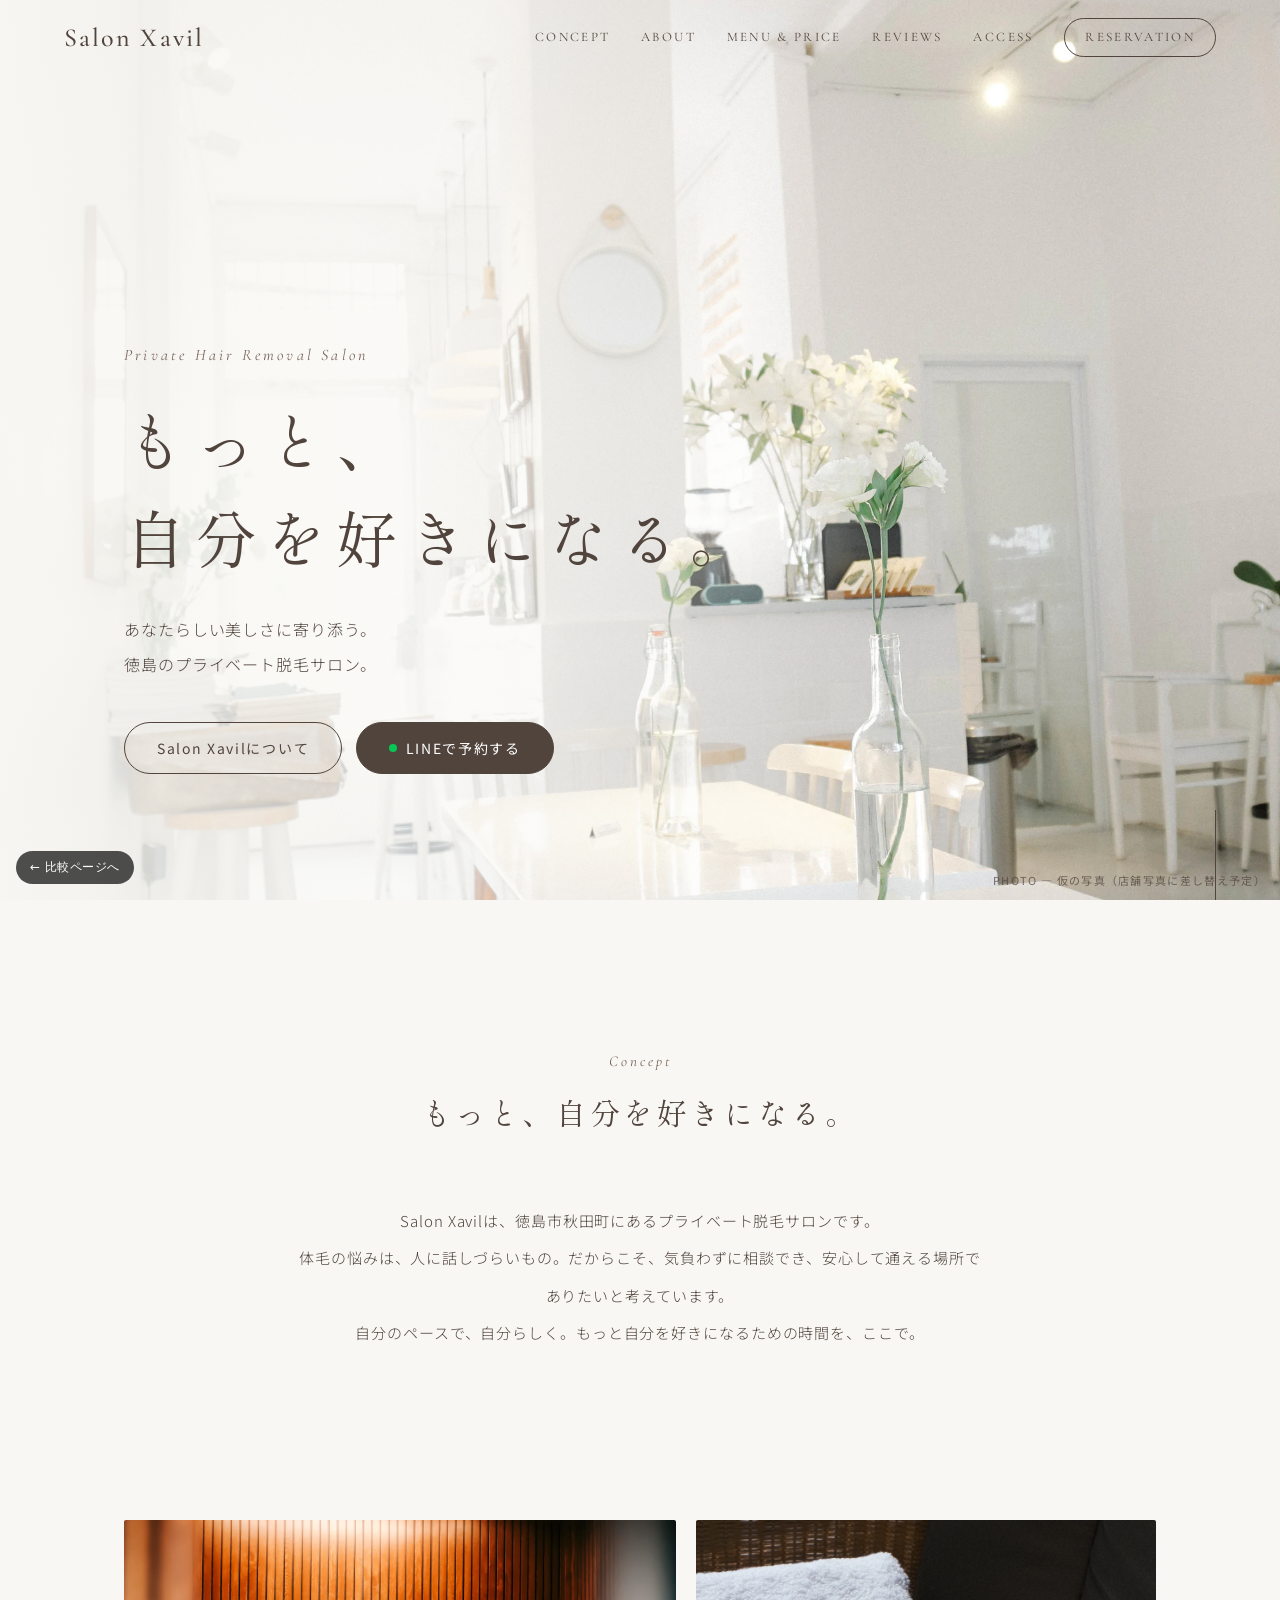
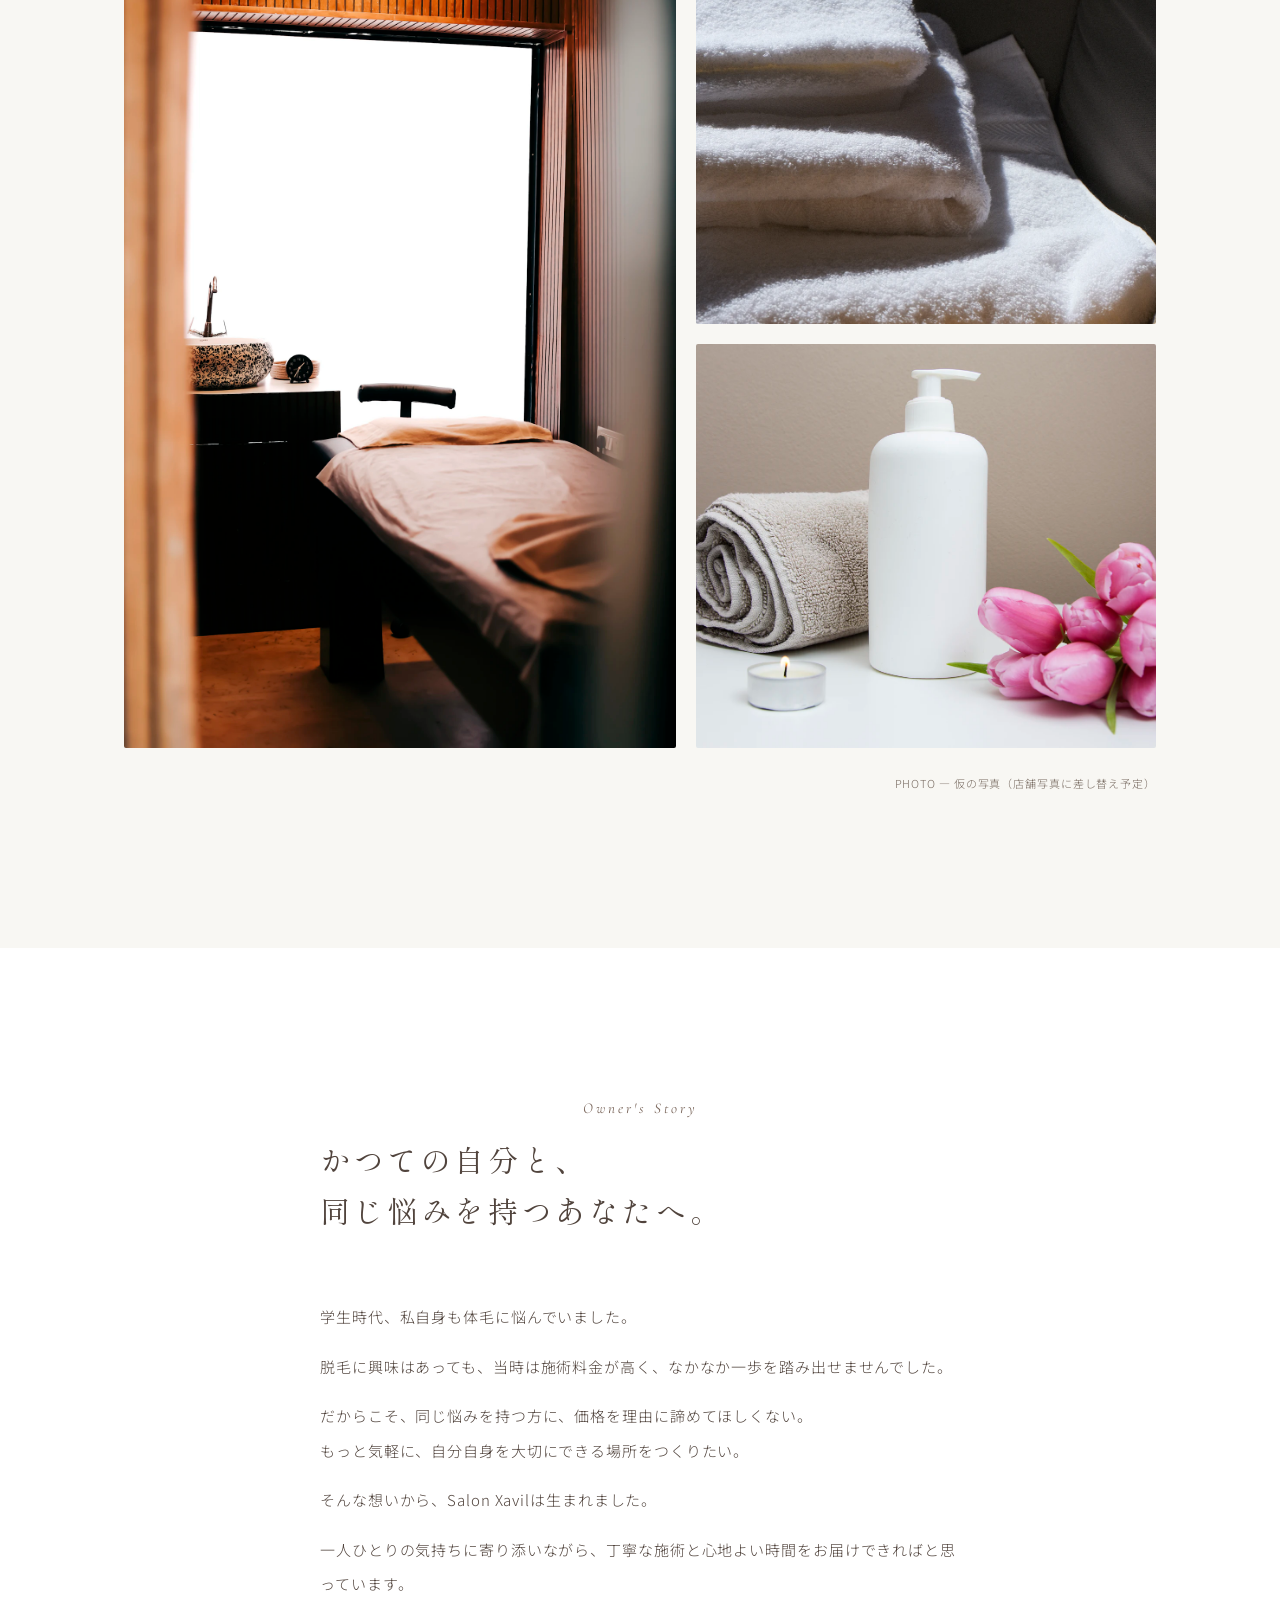
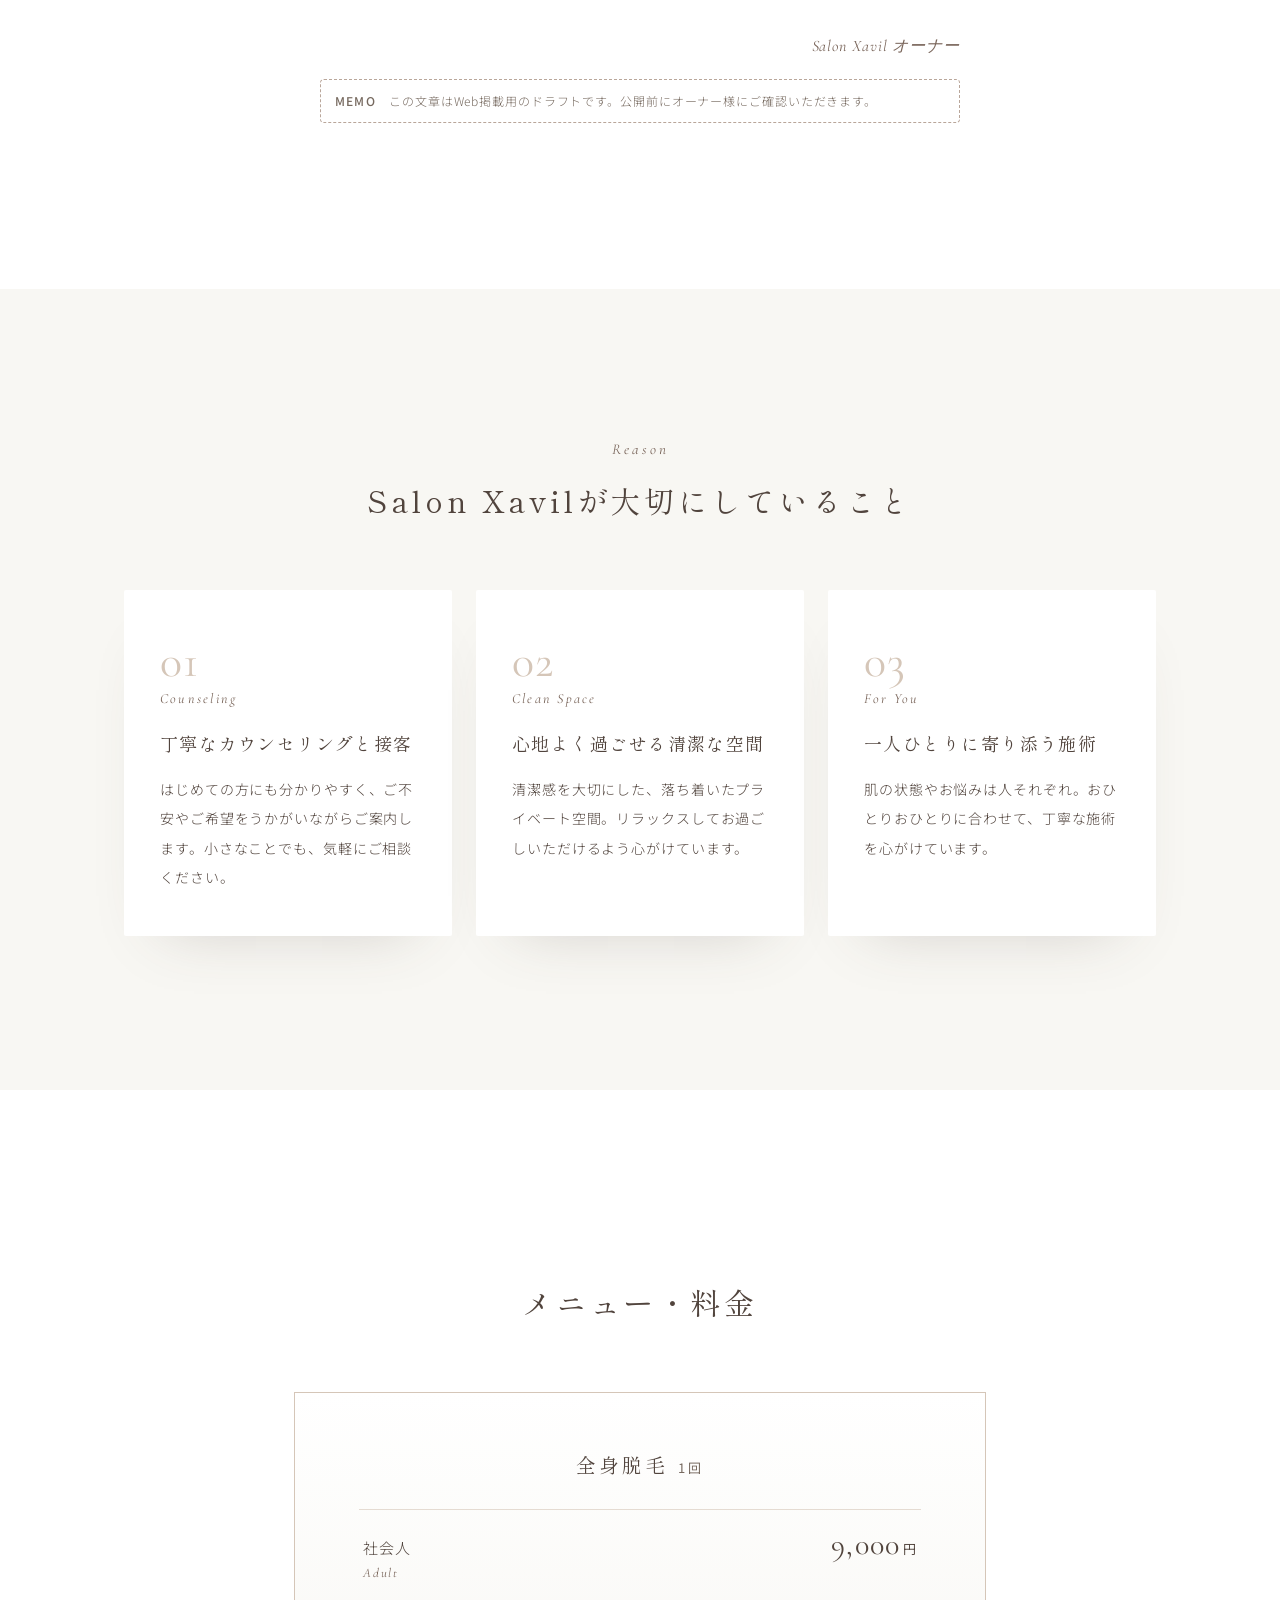
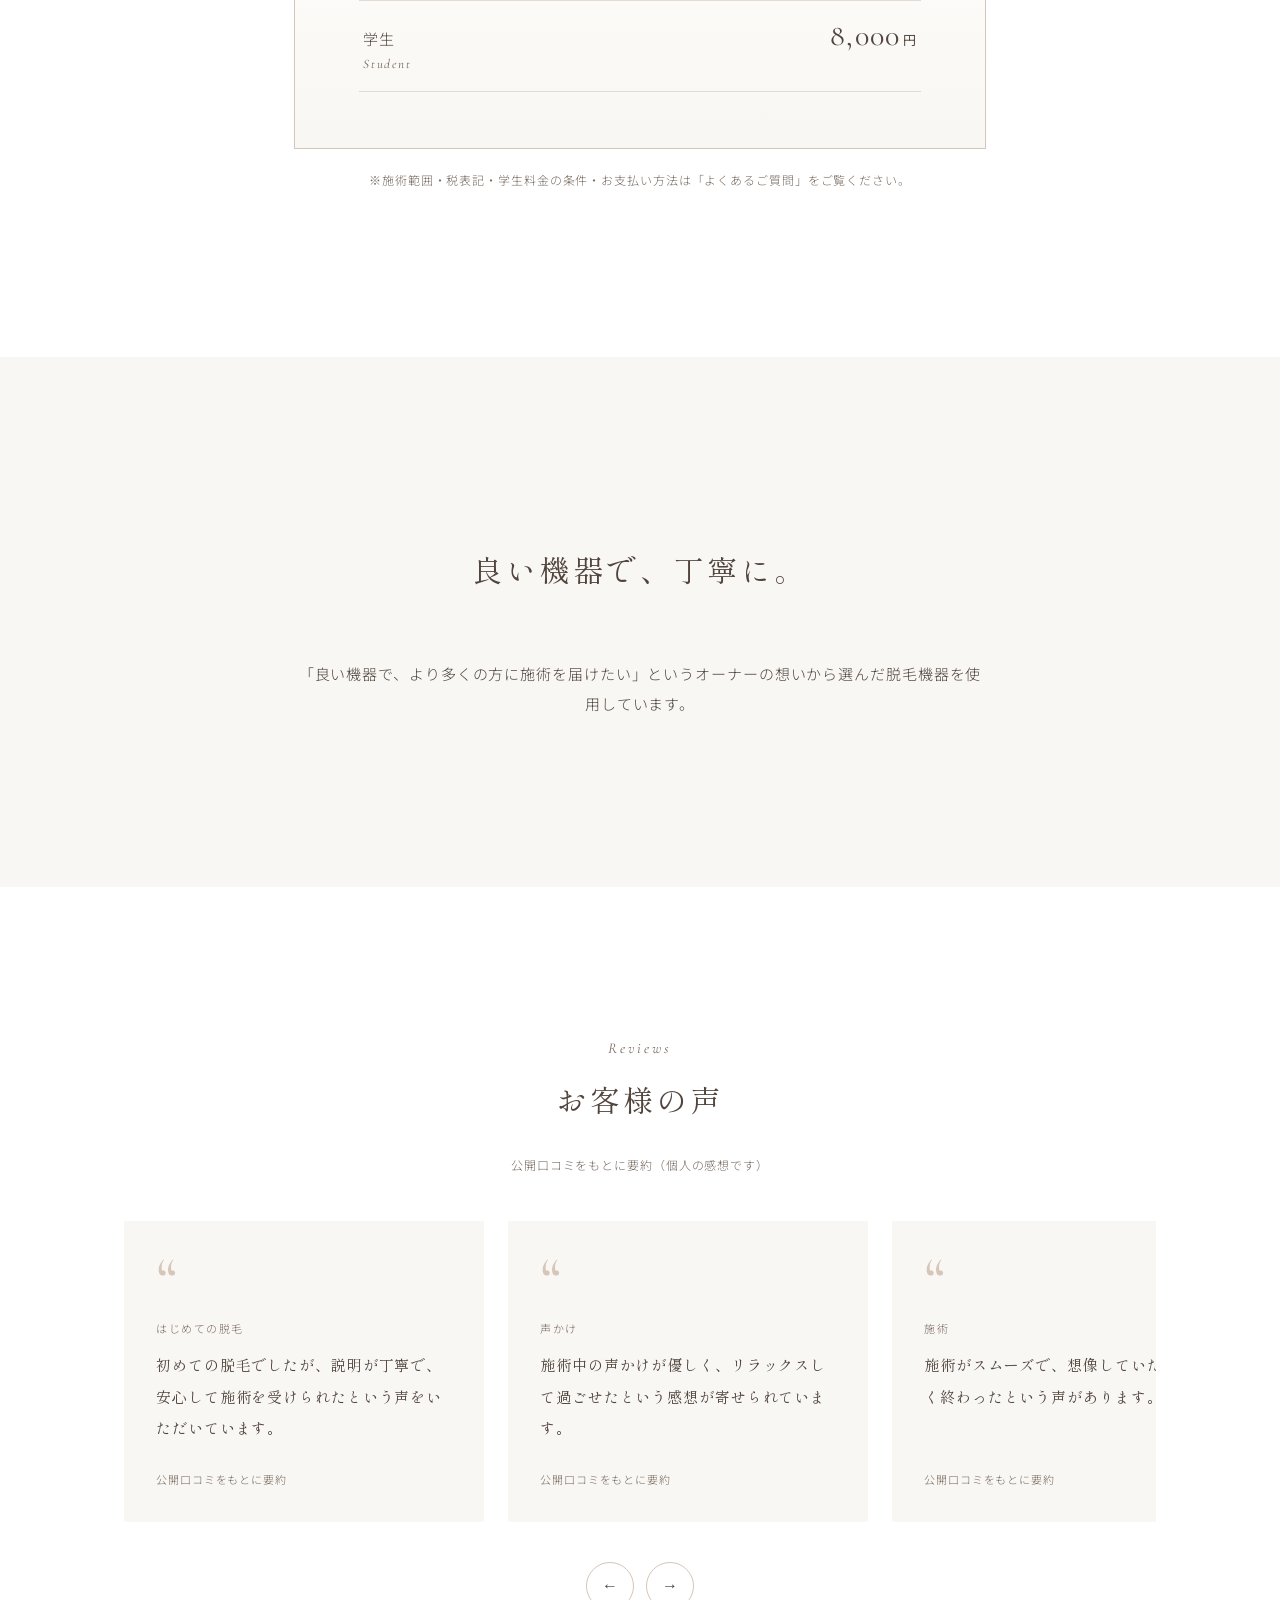
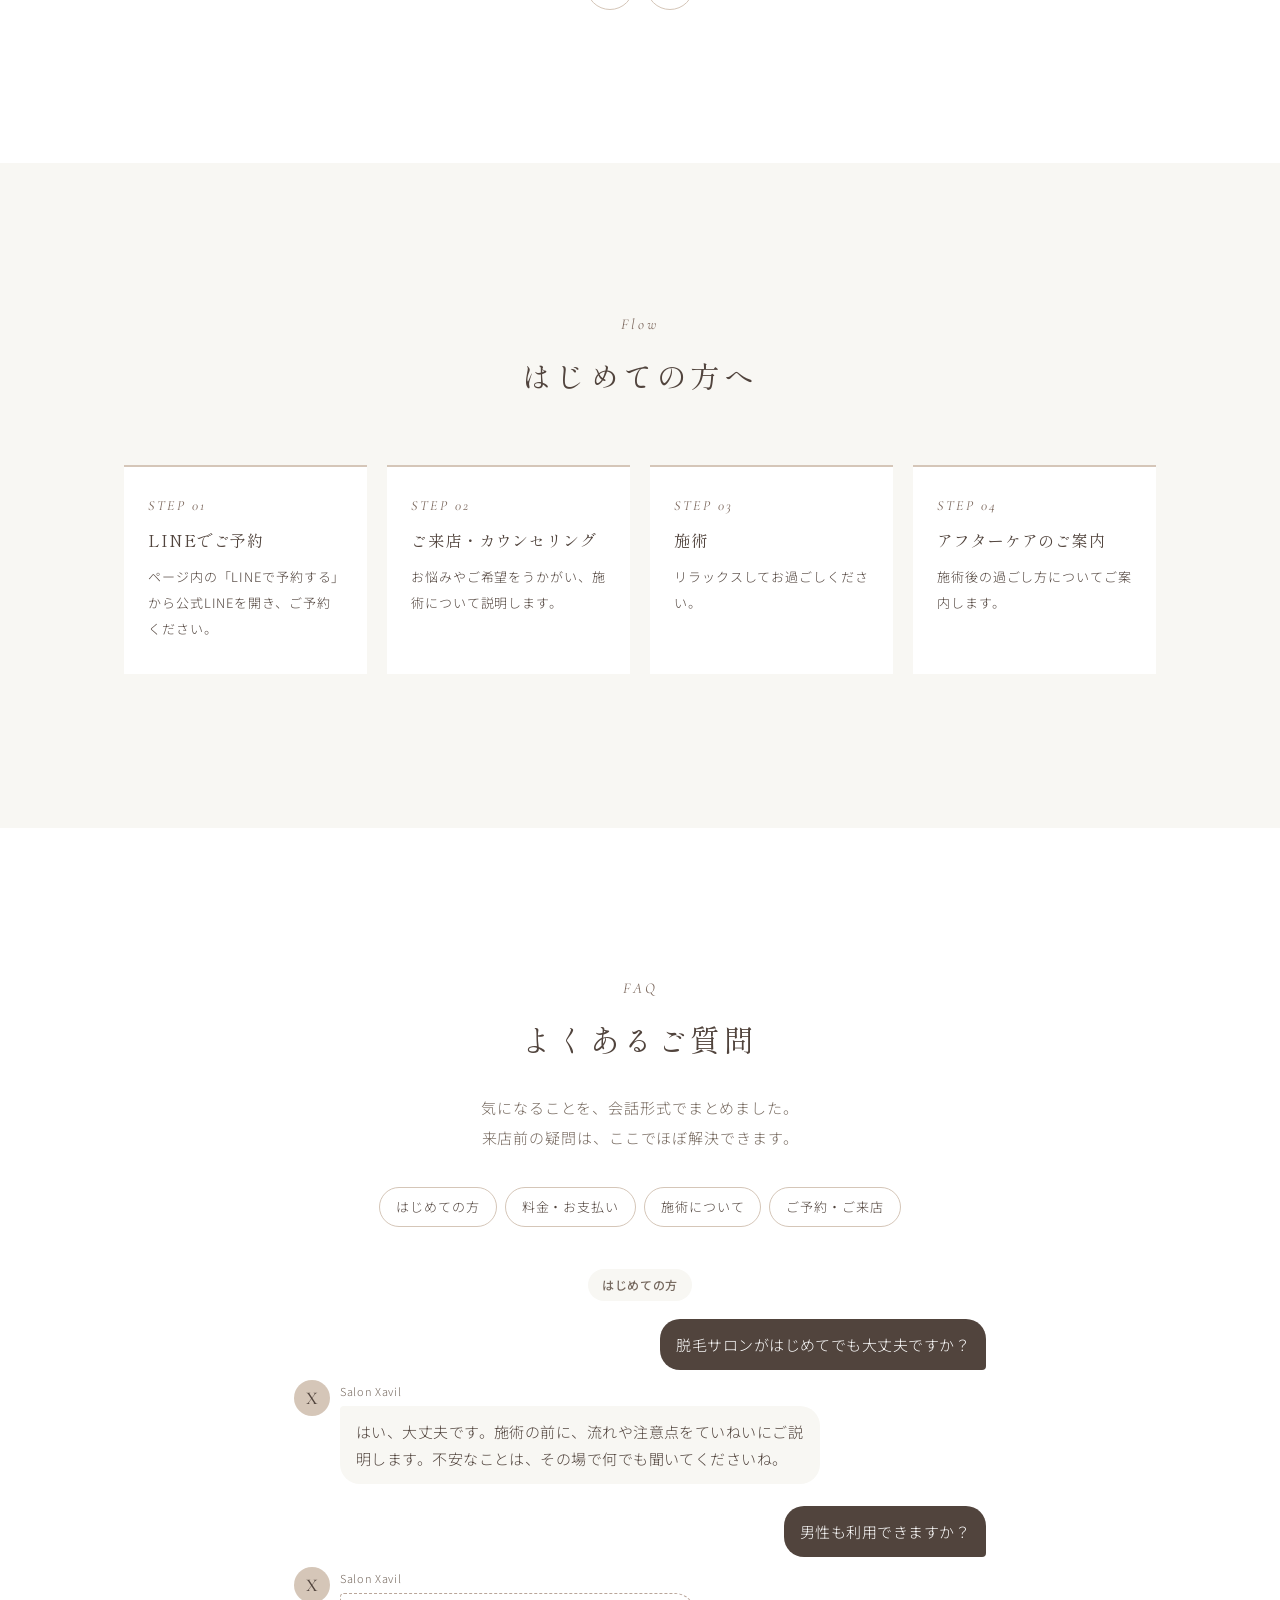
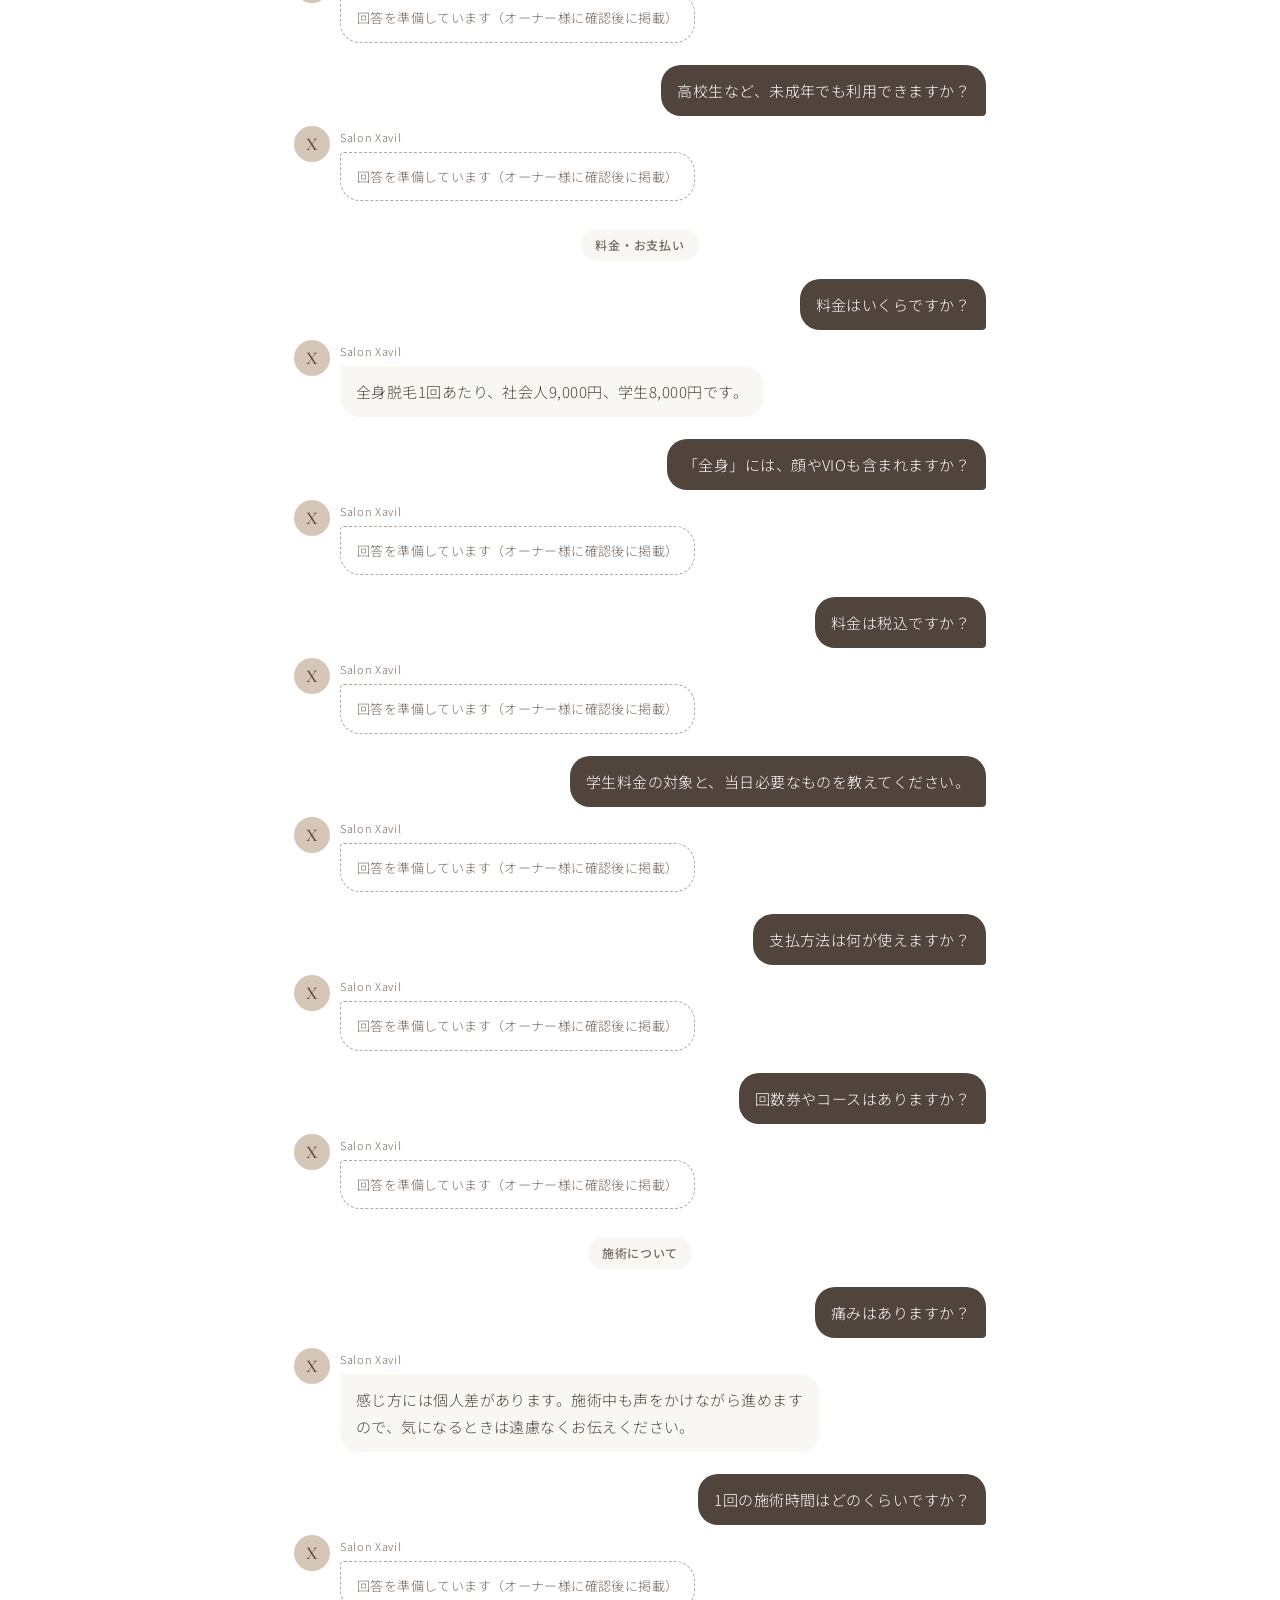
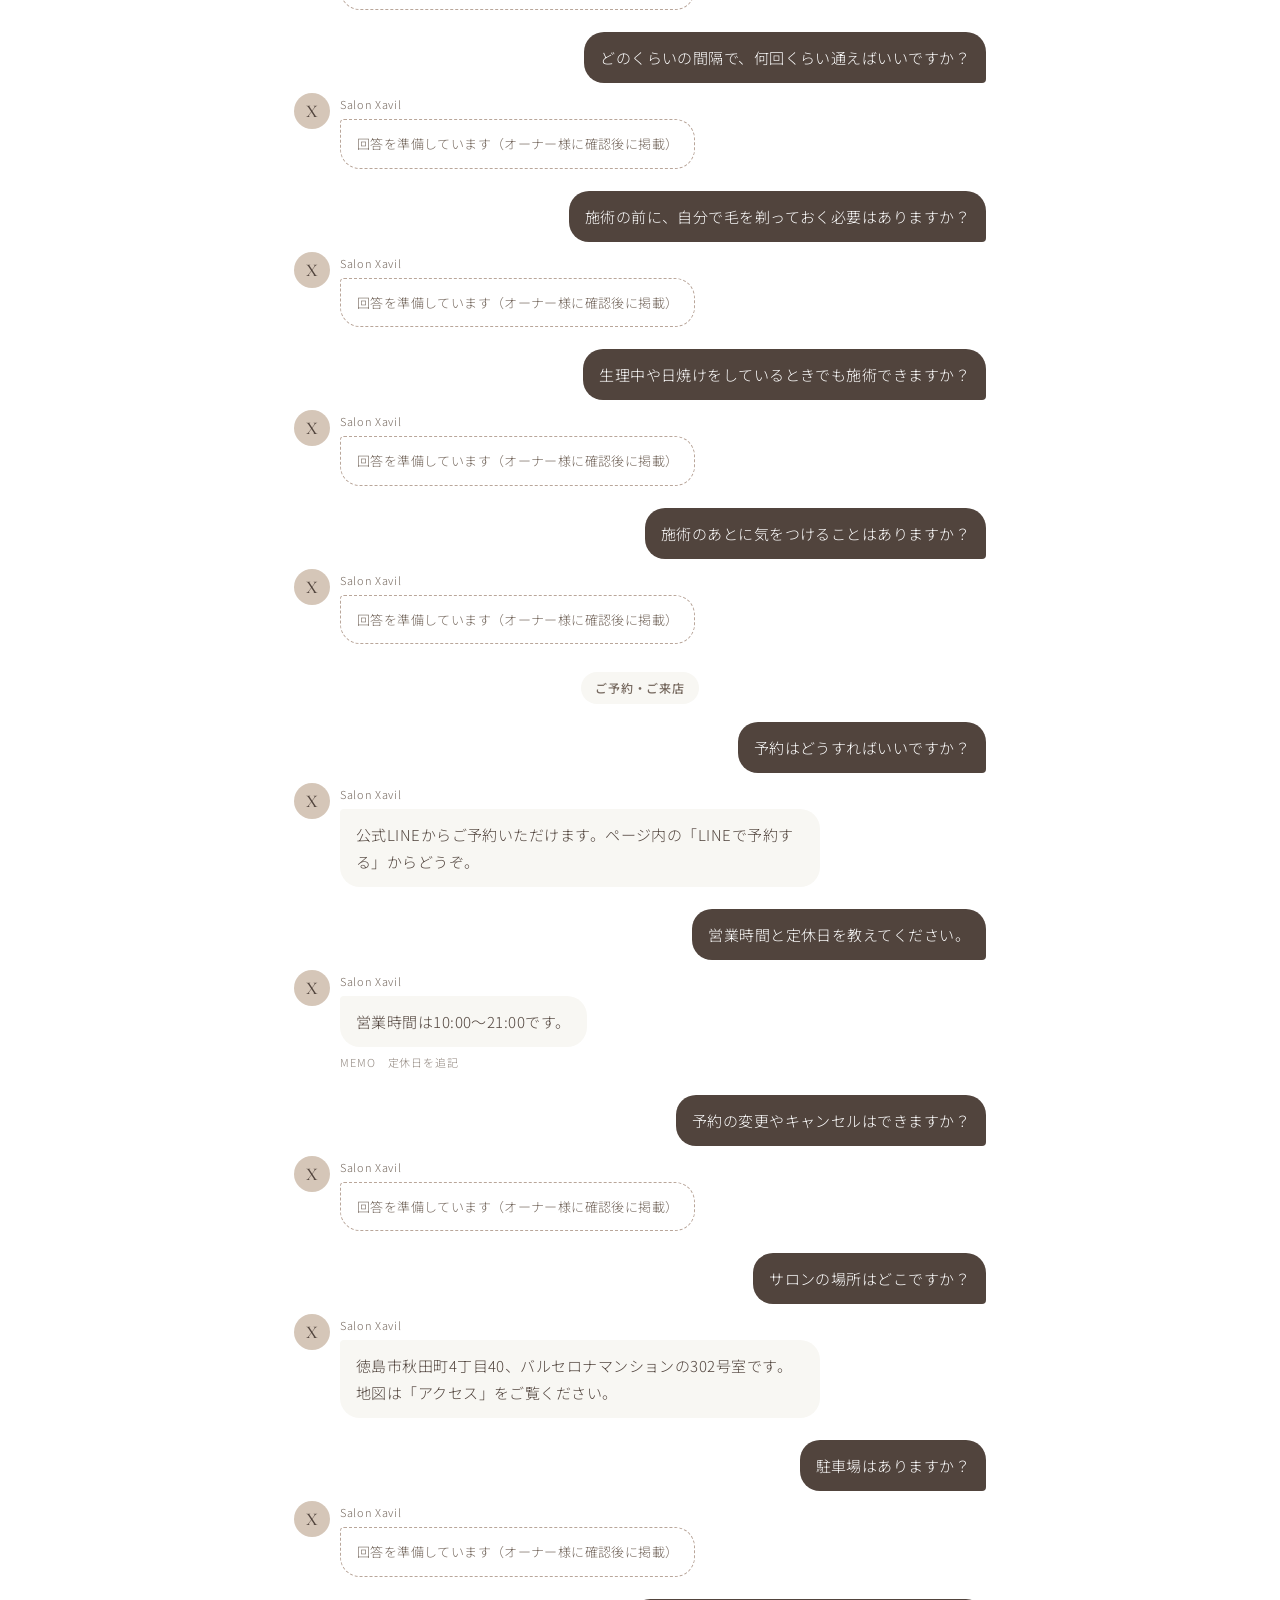
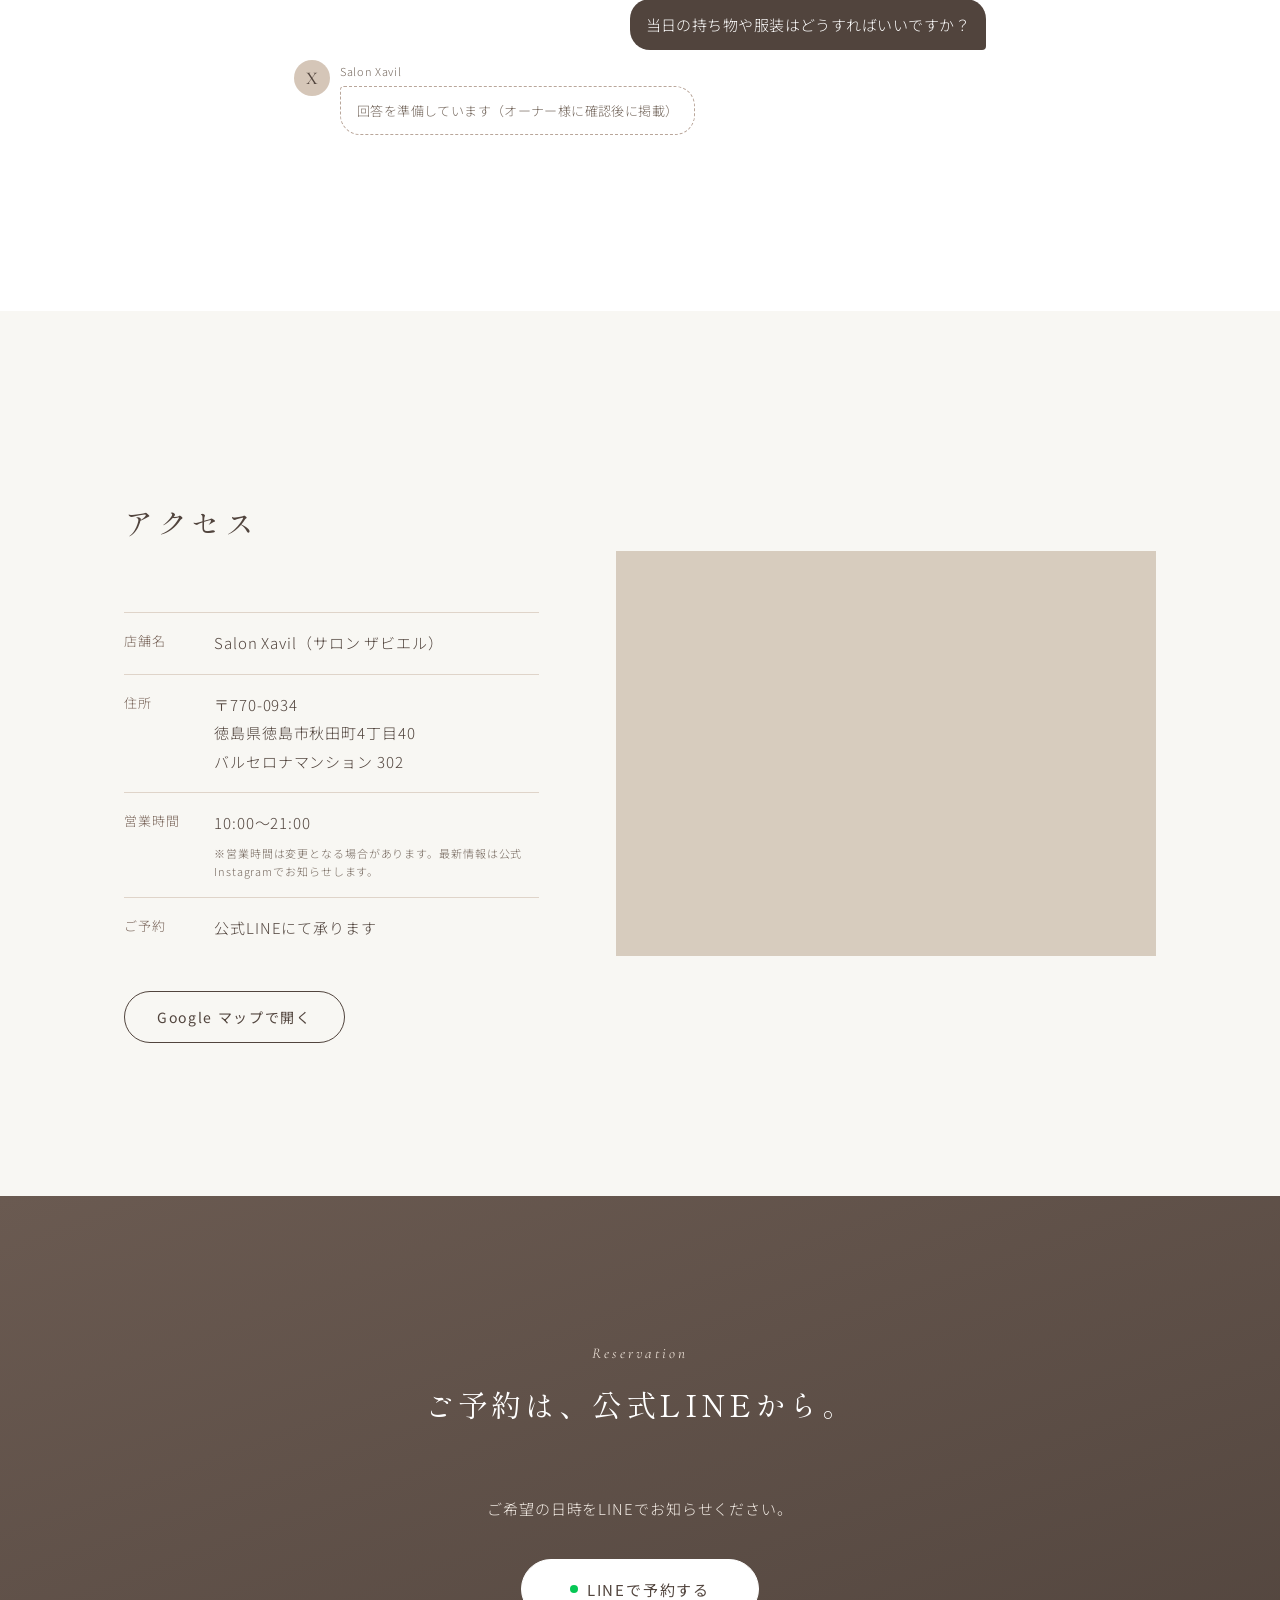
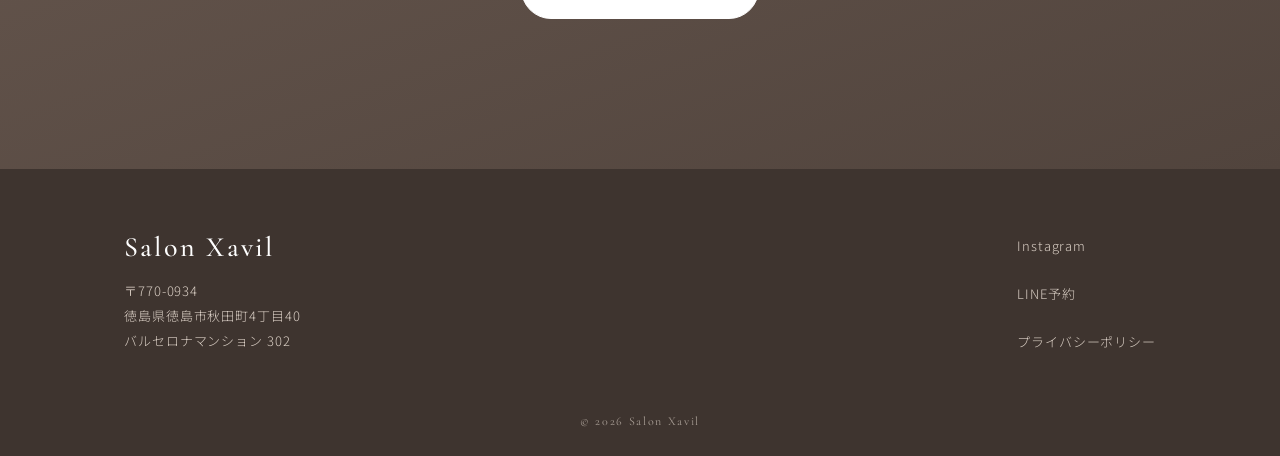
==== design-a/index.html @ 4fd44f79 "Salon Xavil のHP 4案（A〜D）と比較ページを追加 - A: PURE & TRUST / B: SILENT TOUCH / C: SOFT POP / D: EDITORIAL × " ====
<!doctype html>
<html lang="ja" data-root="../">
<head>
<meta charset="utf-8">
<meta name="viewport" content="width=device-width, initial-scale=1, viewport-fit=cover">
<title>Salon Xavil（サロン ザビエル）｜徳島市のプライベート脱毛サロン</title>
<meta name="description" content="徳島市秋田町のプライベート脱毛サロン Salon Xavil（サロン ザビエル）。オーナー自身の悩みから生まれた、一人ひとりに寄り添う丁寧な施術と清潔な空間。ご予約は公式LINEから。">
<meta property="og:type" content="website">
<meta property="og:title" content="Salon Xavil｜徳島市のプライベート脱毛サロン">
<meta property="og:description" content="もっと、自分を好きになる。あなたらしい美しさに寄り添う、徳島のプライベート脱毛サロン。">
<meta property="og:locale" content="ja_JP">
<meta name="theme-color" content="#F8F7F3">
<link rel="preconnect" href="https://fonts.googleapis.com">
<link rel="preconnect" href="https://fonts.gstatic.com" crossorigin>
<link rel="stylesheet" href="https://fonts.googleapis.com/css2?family=Cormorant+Garamond:ital,wght@0,400;0,500;1,400&family=Noto+Sans+JP:wght@300;400;500&family=Shippori+Mincho:wght@400;500&display=swap">
<link rel="stylesheet" href="../assets/common.css">
<link rel="stylesheet" href="style.css">
</head>
<body>

<header class="header" id="top">
  <a class="header__logo" href="#top" aria-label="Salon Xavil トップへ">Salon Xavil</a>
  <button class="header__toggle" type="button" data-menu-toggle aria-expanded="false" aria-controls="menu">
    <span></span><span></span><span class="sr-only">メニュー</span>
  </button>
  <nav class="header__nav" id="menu" data-menu aria-label="メインメニュー">
    <a href="#concept">CONCEPT</a>
    <a href="#about">ABOUT</a>
    <a href="#price">MENU &amp; PRICE</a>
    <a href="#reviews">REVIEWS</a>
    <a href="#access">ACCESS</a>
    <a class="header__cta" data-link="line">RESERVATION</a>
  </nav>
</header>

<main>
  <!-- HERO -->
  <section class="hero" aria-label="メインビジュアル">
    <div class="hero__photo" data-parallax="0.15" role="img" aria-label="仮の写真：自然光が入る白い空間と花（実際の店舗の写真ではありません）">
      <img class="hero__img" src="../assets/photos/bright-room.webp" width="2000" height="1825" alt="" fetchpriority="high">
      <span class="ph-label">PHOTO — 仮の写真（店舗写真に差し替え予定）</span>
    </div>
    <div class="hero__body">
      <p class="hero__en">Private Hair Removal Salon</p>
      <h1 class="hero__title">もっと、<br>自分を好きになる。</h1>
      <p class="hero__sub">あなたらしい美しさに寄り添う。<br>徳島のプライベート脱毛サロン。</p>
      <div class="hero__btns">
        <a class="btn btn--ghost" href="#about">Salon Xavilについて</a>
        <a class="btn btn--line" data-link="line">LINEで予約する</a>
      </div>
    </div>
    <a class="hero__scroll" href="#concept" aria-label="下へスクロール"><span></span></a>
  </section>

  <!-- CONCEPT -->
  <section class="section concept" id="concept">
    <div class="wrap wrap--narrow">
      <p class="eyebrow" data-reveal>Concept</p>
      <h2 class="h2" data-reveal data-text="concept.title"></h2>
      <p class="concept__body" data-reveal data-text="concept.body"></p>
    </div>
  </section>

  <!-- GALLERY（仮の写真） -->
  <section class="gallery" aria-label="サロンのイメージ写真">
    <div class="wrap gallery__grid">
      <figure class="gallery__item gallery__item--main" data-reveal>
        <img src="../assets/photos/treatment-room.webp" width="1400" height="2100" loading="lazy" alt="仮の写真：ベージュのシーツを敷いた施術ベッド（実際の店舗の写真ではありません）">
      </figure>
      <figure class="gallery__item " data-reveal>
        <img src="../assets/photos/towels-white.webp" width="1400" height="933" loading="lazy" alt="仮の写真：重ねた白いタオル（実際の店舗の写真ではありません）">
      </figure>
      <figure class="gallery__item " data-reveal>
        <img src="../assets/photos/bottle-tulips.webp" width="1400" height="933" loading="lazy" alt="仮の写真：ボトルとタオルとピンクのチューリップ（実際の店舗の写真ではありません）">
      </figure>
      <p class="gallery__cap">PHOTO — 仮の写真（店舗写真に差し替え予定）</p>
    </div>
  </section>

  <!-- OWNER STORY -->
  <section class="section owner" id="about">
    <div class="wrap wrap--narrow owner__grid">
      <div class="owner__text">
        <p class="eyebrow" data-reveal>Owner's Story</p>
        <h2 class="h2 h2--left" data-reveal data-text="owner.title"></h2>
        <div class="owner__body" data-owner-body></div>
        <p class="owner__sign" data-reveal data-text="owner.sign"></p>
        <p class="draft" data-draft data-text="owner.draftNote"></p>
      </div>
    </div>
  </section>

  <!-- FEATURES -->
  <section class="section features" id="features">
    <div class="wrap">
      <p class="eyebrow" data-reveal>Reason</p>
      <h2 class="h2" data-reveal>Salon Xavilが大切にしていること</h2>
      <div class="features__list" data-features></div>
    </div>
  </section>

  <!-- PRICE -->
  <section class="section price" id="price">
    <div class="wrap wrap--narrow">
      <p class="eyebrow" data-reveal>Menu &amp; Price</p>
      <h2 class="h2" data-reveal>メニュー・料金</h2>
      <div class="price__card" data-reveal>
        <p class="price__menu"><span data-text="price.menu"></span><small data-text="price.unit"></small></p>
        <dl class="price__list" data-price></dl>
      </div>
      <p class="note" data-reveal data-text="price.note"></p>
    </div>
  </section>

  <!-- EQUIPMENT -->
  <section class="section equip" id="equipment">
    <div class="wrap wrap--narrow equip__text">
      <p class="eyebrow" data-reveal>Equipment</p>
      <h2 class="h2" data-reveal data-text="equipment.title"></h2>
      <p data-reveal data-text="equipment.body"></p>
    </div>
  </section>

  <!-- REVIEWS -->
  <section class="section reviews" id="reviews">
    <div class="wrap">
      <p class="eyebrow" data-reveal>Reviews</p>
      <h2 class="h2" data-reveal>お客様の声</h2>
      <p class="reviews__note" data-reveal><span data-text="reviewsNote"></span>（個人の感想です）</p>
      <div class="carousel" data-reveal>
        <div class="carousel__track" data-reviews tabindex="0" aria-label="口コミ一覧（横にスクロールできます）"></div>
        <div class="carousel__ctrl">
          <button type="button" class="carousel__btn" data-prev aria-label="前の口コミ">←</button>
          <button type="button" class="carousel__btn" data-next aria-label="次の口コミ">→</button>
        </div>
      </div>
    </div>
  </section>

  <!-- FLOW -->
  <section class="section flow" id="flow">
    <div class="wrap">
      <p class="eyebrow" data-reveal>Flow</p>
      <h2 class="h2" data-reveal>はじめての方へ</h2>
      <ol class="flow__list" data-flow></ol>
    </div>
  </section>

  <!-- FAQ -->
  <section class="section faq" id="faq">
    <div class="wrap wrap--narrow">
      <p class="eyebrow" data-reveal>FAQ</p>
      <h2 class="h2" data-reveal>よくあるご質問</h2>
      <p class="faq__lead" data-reveal>気になることを、会話形式でまとめました。<br>来店前の疑問は、ここでほぼ解決できます。</p>
      <div class="faq__chat" data-faq></div>
    </div>
  </section>

  <!-- ACCESS -->
  <section class="section access" id="access">
    <div class="wrap access__grid">
      <div>
        <p class="eyebrow eyebrow--left" data-reveal>Access</p>
        <h2 class="h2 h2--left" data-reveal>アクセス</h2>
        <dl class="access__info" data-reveal>
          <dt>店舗名</dt><dd>Salon Xavil（サロン ザビエル）</dd>
          <dt>住所</dt><dd data-text="address.full"></dd>
          <dt>営業時間</dt><dd><span data-text="hours.text"></span><small data-text="hours.note"></small></dd>
          <dt>ご予約</dt><dd>公式LINEにて承ります</dd>
        </dl>
        <a class="btn btn--ghost" data-link="map" data-reveal>Google マップで開く</a>
      </div>
      <div class="access__map" data-map data-reveal></div>
    </div>
  </section>

  <!-- RESERVATION -->
  <section class="reserve" id="reservation">
    <div class="wrap wrap--narrow">
      <p class="eyebrow eyebrow--light" data-reveal>Reservation</p>
      <h2 class="h2 h2--light" data-reveal>ご予約は、公式LINEから。</h2>
      <p data-reveal>ご希望の日時をLINEでお知らせください。</p>
      <a class="btn btn--line btn--lg" data-link="line" data-reveal>LINEで予約する</a>
    </div>
  </section>
</main>

<footer class="footer">
  <div class="wrap footer__grid">
    <div>
      <p class="footer__logo">Salon Xavil</p>
      <p class="footer__addr" data-text="address.full"></p>
    </div>
    <ul class="footer__links">
      <li><a data-link="instagram">Instagram</a></li>
      <li><a data-link="line">LINE予約</a></li>
      <li><a data-link="privacy">プライバシーポリシー</a></li>
    </ul>
  </div>
  <p class="footer__copy">&copy; <span data-year></span> Salon Xavil</p>
</footer>

<a class="fixed-cta" data-link="line">LINEで予約する</a>

<script src="../assets/data.js"></script>
<script src="../assets/common.js"></script>
<script src="main.js"></script>
</body>
</html>
---- assets/common.css ----
/* 3案共通の最小限スタイル */
*, *::before, *::after { box-sizing: border-box; }
html { -webkit-text-size-adjust: 100%; scroll-behavior: smooth; }
body { margin: 0; }
img { max-width: 100%; display: block; }
[hidden] { display: none !important; }

.sr-only {
  position: absolute; width: 1px; height: 1px; padding: 0; margin: -1px;
  overflow: hidden; clip: rect(0 0 0 0); white-space: nowrap; border: 0;
}

/* Google マップ */
[data-map] iframe { display: block; width: 100%; height: 100%; border: 0; }

/* モック用：比較ページへ戻る */
.x-mock-back {
  position: fixed; left: 16px; bottom: 16px; z-index: 90;
  padding: 8px 14px; border-radius: 999px;
  background: rgba(30, 30, 30, .78); color: #fff;
  font: 500 12px/1.4 system-ui, sans-serif; letter-spacing: .04em;
  text-decoration: none; backdrop-filter: blur(6px);
}
.x-mock-back:hover { background: rgba(30, 30, 30, .92); }
@media (max-width: 767px) {
  .x-mock-back { bottom: calc(80px + env(safe-area-inset-bottom, 0px)); left: 12px; padding: 6px 12px; font-size: 11px; }
}

@media (prefers-reduced-motion: reduce) {
  html { scroll-behavior: auto; }
  *, *::before, *::after { animation-duration: .01ms !important; transition-duration: .01ms !important; }
}

/* よくあるご質問（チャット形式）：骨組みだけ。色・形は各案の style.css で指定 */
.chat-nav { display: flex; gap: 8px; overflow-x: auto; scrollbar-width: none; padding: 2px 2px 14px; margin: 0 0 8px; position: sticky; top: var(--chat-top, 76px); z-index: 5; }
.chat-nav::-webkit-scrollbar { display: none; }
.chat-nav__chip { flex: none; display: inline-flex; align-items: center; min-height: 40px; padding: 0 16px; font-size: 13px; text-decoration: none; white-space: nowrap; }
.chat__group { scroll-margin-top: 130px; }
.chat__day { display: flex; justify-content: center; margin: 28px 0 18px; font-size: 12px; font-weight: 500; letter-spacing: .06em; }
.chat__day span { padding: 4px 14px; }
.chat__list { margin: 0; }
.chat__pair { display: grid; gap: 10px; margin-bottom: 22px; }
.chat__q { display: flex; justify-content: flex-end; margin: 0; padding-left: 15%; }
.chat__a { display: flex; align-items: flex-start; gap: 10px; margin: 0; padding-right: 10%; }
.chat__avatar { flex: none; display: grid; place-items: center; width: 36px; height: 36px; font-size: 15px; font-weight: 700; }
.chat__who { display: grid; gap: 4px; justify-items: start; min-width: 0; }
.chat__name { font-size: 11px; letter-spacing: .06em; }
.chat__bubble { display: inline-block; max-width: 100%; padding: 12px 16px; font-size: 15px; line-height: 1.8; letter-spacing: .03em; overflow-wrap: anywhere; }
.chat__todo { font-size: 11px; opacity: .8; }
.chat__pair .chat__q, .chat__pair .chat__a { opacity: 0; transform: translateY(10px); transition: opacity .5s cubic-bezier(.16, 1, .3, 1), transform .5s cubic-bezier(.16, 1, .3, 1); }
.chat__pair .chat__a { transition-delay: .35s; }
.chat__pair.is-in .chat__q, .chat__pair.is-in .chat__a { opacity: 1; transform: none; }
@media (min-width: 768px) { .chat__q { padding-left: 30%; } .chat__a { padding-right: 24%; } }
---- design-a/style.css ----
/* DESIGN A — PURE & TRUST */
:root {
  --white: #FFFFFF;
  --ivory: #F8F7F3;
  --beige: #D5C6B8;
  --brown: #51443D;
  --accent: #B9A69A;
  --line: #06C755;
  --text: #51443D;
  --muted: #76695F;
  --accent-ink: #7A665B; /* 文字に使うアクセント（コントラスト4.5:1以上） */
  --serif-en: 'Cormorant Garamond', 'Times New Roman', serif;
  --serif-ja: 'Shippori Mincho', 'Hiragino Mincho ProN', 'Yu Mincho', serif;
  --sans: 'Noto Sans JP', 'Hiragino Sans', 'Yu Gothic', sans-serif;
  --gutter: clamp(20px, 5vw, 64px);
}

body {
  background: var(--ivory);
  color: var(--text);
  font: 300 15px/2 var(--sans);
  letter-spacing: .06em;
  padding-bottom: env(safe-area-inset-bottom, 0px);
}
a { color: inherit; }
p { margin: 0 0 1em; }

.wrap { width: min(1160px, 100%); margin: 0 auto; padding-inline: var(--gutter); }
.wrap--narrow { width: min(820px, 100%); }
.section { padding-block: clamp(88px, 12vw, 160px); }

.eyebrow {
  font: italic 400 15px/1 var(--serif-en);
  letter-spacing: .2em; color: var(--accent-ink);
  text-align: center; margin-bottom: 18px;
}
.eyebrow--left { text-align: left; }
.eyebrow--light { color: #E9DED4; }
.h2 {
  font: 400 clamp(22px, 3vw, 30px)/1.7 var(--serif-ja);
  letter-spacing: .12em; text-align: center;
  margin: 0 0 clamp(36px, 6vw, 64px);
  color: var(--brown);
}
.h2--left { text-align: left; }
.h2--light { color: var(--white); }
.note { font-size: 12px; color: var(--muted); line-height: 1.9; margin-top: 20px; }
.draft {
  margin-top: 20px; padding: 10px 14px;
  border: 1px dashed var(--accent); border-radius: 4px;
  font-size: 12px; color: var(--muted); line-height: 1.8;
}
.draft::before { content: 'MEMO　'; font-weight: 500; letter-spacing: .1em; }

/* モック画像のラベル */
.ph-label {
  position: absolute; right: 14px; bottom: 12px;
  font: 400 11px/1.4 var(--sans); letter-spacing: .12em;
  color: rgba(81, 68, 61, .75);
}

/* ボタン */
.btn {
  display: inline-flex; align-items: center; justify-content: center; gap: .6em;
  min-height: 52px; padding: 0 32px; border-radius: 999px;
  font: 400 14px/1 var(--sans); letter-spacing: .12em;
  text-decoration: none; cursor: pointer;
  transition: background .4s, color .4s, border-color .4s, transform .4s;
}
.btn--ghost { border: 1px solid var(--brown); color: var(--brown); background: transparent; }
.btn--ghost:hover { background: var(--brown); color: var(--ivory); }
.btn--line { background: var(--brown); color: var(--white); border: 1px solid var(--brown); }
.btn--line::before {
  content: ''; width: 8px; height: 8px; border-radius: 50%; background: var(--line);
}
.btn--line:hover { background: #3d332d; transform: translateY(-1px); }
.btn--lg { min-height: 60px; padding: 0 48px; font-size: 15px; }

/* 表示アニメーション */
[data-reveal] { opacity: 0; transform: translateY(18px); transition: opacity 1.2s ease, transform 1.2s cubic-bezier(.2, .7, .2, 1); }
[data-reveal].is-in { opacity: 1; transform: none; }

/* HEADER */
.header {
  position: fixed; inset: 0 0 auto; z-index: 50;
  display: flex; align-items: center; justify-content: space-between;
  padding: calc(env(safe-area-inset-top, 0px) + 18px) var(--gutter) 18px;
  transition: background .5s, padding .5s, box-shadow .5s;
}
.header.is-scrolled {
  background: rgba(248, 247, 243, .9); backdrop-filter: blur(10px);
  padding-block: calc(env(safe-area-inset-top, 0px) + 12px) 12px;
  box-shadow: 0 1px 0 rgba(81, 68, 61, .08);
}
.header__logo { font: 500 26px/1 var(--serif-en); letter-spacing: .08em; text-decoration: none; }
.header__nav { display: flex; align-items: center; gap: clamp(16px, 2.4vw, 36px); }
.header__nav a { font: 400 13px/1 var(--serif-en); letter-spacing: .18em; text-decoration: none; }
.header__nav a:not(.header__cta):hover { color: var(--accent-ink); }
.header__cta { padding: 12px 20px; border: 1px solid var(--brown); border-radius: 999px; }
.header__cta:hover { background: var(--brown); color: var(--ivory); }
.header__toggle { display: none; }

@media (max-width: 900px) {
  .header__toggle {
    display: grid; place-content: center; gap: 7px;
    width: 44px; height: 44px; border: 0; background: none; cursor: pointer; z-index: 2;
  }
  .header__toggle span:not(.sr-only) { display: block; width: 24px; height: 1px; background: var(--brown); transition: transform .4s; }
  .menu-open .header__toggle span:nth-child(1) { transform: translateY(4px) rotate(45deg); }
  .menu-open .header__toggle span:nth-child(2) { transform: translateY(-4px) rotate(-45deg); }
  .header__nav {
    position: fixed; inset: 0; flex-direction: column; justify-content: center; gap: 28px;
    background: var(--ivory); opacity: 0; visibility: hidden; transition: opacity .5s, visibility .5s;
  }
  .header__nav a { font-size: 18px; }
  .menu-open .header__nav { opacity: 1; visibility: visible; }
}

/* HERO */
.hero {
  position: relative; min-height: 100svh; overflow: hidden;
  display: flex; align-items: flex-end;
}
.hero__photo {
  position: absolute; inset: -6% 0 0; z-index: 0;
  background:
    radial-gradient(120% 80% at 78% 18%, #FFFFFF 0%, rgba(255, 255, 255, 0) 60%),
    linear-gradient(180deg, #F3EEE7 0%, #EFE8DF 62%, #E3D8CC 62.2%, #E9E0D6 100%);
}
.hero__img { position: absolute; inset: 0; width: 100%; height: 100%; object-fit: cover; object-position: 70% 50%; }
.hero__photo::after {
  content: ''; position: absolute; inset: 0;
  background: linear-gradient(90deg, rgba(248, 247, 243, .95) 0%, rgba(248, 247, 243, .6) 40%, rgba(248, 247, 243, 0) 70%);
}
.hero__photo .ph-label { z-index: 1; }
.hero__body {
  position: relative; z-index: 1;
  padding: 0 var(--gutter) clamp(72px, 14vh, 140px);
  width: min(1160px, 100%); margin: 0 auto;
}
.hero__en { font: italic 400 16px/1 var(--serif-en); letter-spacing: .2em; color: var(--accent-ink); margin-bottom: 28px; }
.hero__title {
  font: 400 clamp(32px, 5.4vw, 62px)/1.55 var(--serif-ja);
  letter-spacing: .14em; margin: 0 0 28px; color: var(--brown);
}
.hero__sub { font-size: clamp(14px, 1.5vw, 16px); line-height: 2.2; margin-bottom: 40px; }
.hero__btns { display: flex; flex-wrap: wrap; gap: 14px; }
.hero__title, .hero__sub, .hero__en, .hero__btns { animation: heroIn 1.8s cubic-bezier(.2, .7, .2, 1) both; }
.hero__sub { animation-delay: .3s; }
.hero__btns { animation-delay: .55s; }
@keyframes heroIn { from { opacity: 0; transform: translateY(24px); } }
.hero__scroll {
  position: absolute; right: var(--gutter); bottom: 0; z-index: 1;
  width: 1px; height: 90px; background: rgba(81, 68, 61, .2); overflow: hidden;
}
.hero__scroll span { position: absolute; inset: 0; background: var(--brown); animation: scrollLine 2.4s ease-in-out infinite; }
@keyframes scrollLine { 0% { transform: translateY(-100%); } 60%, 100% { transform: translateY(100%); } }

/* CONCEPT */
.concept { text-align: center; }
.concept__body { line-height: 2.5; }
@media (min-width: 768px) { .concept__body { white-space: normal; } }

/* GALLERY（仮の写真） */
.gallery { padding-bottom: clamp(88px, 12vw, 160px); }
.gallery__grid { display: grid; grid-template-columns: repeat(2, minmax(0, 1fr)); gap: 12px; }
.gallery__item { margin: 0; overflow: hidden; border-radius: 2px; background: var(--beige); aspect-ratio: 1; }
.gallery__item img { width: 100%; height: 100%; object-fit: cover; transition: transform 1.2s ease; }
.gallery__item:hover img { transform: scale(1.03); }
.gallery__item--main { grid-column: 1 / -1; aspect-ratio: 4 / 3; }
.gallery__cap { grid-column: 1 / -1; margin: 4px 0 0; font-size: 11px; color: var(--muted); text-align: right; }
@media (min-width: 768px) {
  .gallery__grid { grid-template-columns: minmax(0, 1.2fr) minmax(0, 1fr); grid-template-rows: auto auto; gap: 20px; }
  .gallery__item--main { grid-column: 1; grid-row: 1 / span 2; aspect-ratio: 4 / 5; }
  .gallery__item { aspect-ratio: auto; }
}

/* OWNER */
.owner { background: var(--white); }
.owner__text { max-width: 640px; margin: 0 auto; }
.owner__body p { line-height: 2.3; }
.owner__sign { font: italic 400 16px/1.6 var(--serif-en); color: var(--accent-ink); margin-top: 32px; text-align: right; }

/* FEATURES */
.features__list { display: grid; grid-template-columns: repeat(3, 1fr); gap: 24px; }
.feature {
  background: var(--white); padding: 48px 36px 44px; border-radius: 2px;
  box-shadow: 0 30px 60px -40px rgba(81, 68, 61, .25);
}
.feature:nth-child(2) { transition-delay: .15s; }
.feature:nth-child(3) { transition-delay: .3s; }
.feature__no { font: 400 46px/1 var(--serif-en); color: var(--beige); margin-bottom: 8px; }
.feature__en { font: italic 400 14px/1 var(--serif-en); letter-spacing: .16em; color: var(--accent-ink); margin-bottom: 22px; }
.feature__title { font: 400 18px/1.7 var(--serif-ja); letter-spacing: .08em; margin: 0 0 16px; }
.feature__body { font-size: 14px; line-height: 2.1; margin: 0; }

/* PRICE */
.price { background: var(--white); text-align: center; }
.price__card {
  border: 1px solid var(--beige); padding: clamp(36px, 6vw, 56px) clamp(20px, 6vw, 64px);
  background: linear-gradient(180deg, var(--white), var(--ivory));
}
.price__menu { font: 400 20px/1.6 var(--serif-ja); letter-spacing: .14em; margin-bottom: 28px; }
.price__menu small { font: 400 13px var(--sans); margin-left: .8em; color: var(--muted); }
.price__list { margin: 0; display: grid; gap: 0; }
.price__row {
  display: flex; align-items: baseline; justify-content: space-between; gap: 16px;
  padding: 20px 4px; border-top: 1px solid rgba(213, 198, 184, .6);
}
.price__row:last-child { border-bottom: 1px solid rgba(213, 198, 184, .6); }
.price__row dt { font-size: 15px; text-align: left; }
.price__row dt span { display: block; font: italic 400 13px/1 var(--serif-en); color: var(--accent-ink); letter-spacing: .14em; margin-top: 4px; }
.price__row dd { margin: 0; font: 400 30px/1 var(--serif-en); letter-spacing: .04em; }
.price__row dd small { font: 400 13px var(--sans); margin-left: .2em; }

/* EQUIPMENT */
.equip__text { text-align: center; }

/* REVIEWS */
.reviews { background: var(--white); }
.reviews__note { text-align: center; font-size: 12px; color: var(--muted); margin: -36px 0 40px; }
.carousel__track {
  display: grid; grid-auto-flow: column; grid-auto-columns: min(360px, 82%);
  gap: 24px; overflow-x: auto; scroll-snap-type: x mandatory;
  padding: 4px 4px 24px; scrollbar-width: none; outline-offset: 4px;
}
.carousel__track::-webkit-scrollbar { display: none; }
.review {
  scroll-snap-align: start; margin: 0;
  background: var(--ivory); border-radius: 2px; padding: 40px 32px 32px;
  display: flex; flex-direction: column;
}
.review::before { content: '“'; font: 400 64px/.6 var(--serif-en); color: var(--beige); margin-bottom: 18px; }
.review__tag { font-size: 11px; letter-spacing: .14em; color: var(--accent-ink); margin-bottom: 10px; }
.review__text { margin: 0 0 24px; font: 400 15px/2.1 var(--serif-ja); flex: 1; }
.review__cap { font-size: 11px; color: var(--muted); }
.carousel__ctrl { display: flex; justify-content: center; gap: 12px; margin-top: 16px; }
.carousel__btn {
  width: 48px; height: 48px; border-radius: 50%;
  border: 1px solid var(--beige); background: transparent; color: var(--brown);
  font-size: 16px; cursor: pointer; transition: background .3s, color .3s;
}
.carousel__btn:hover { background: var(--brown); color: var(--white); border-color: var(--brown); }

/* FLOW */
.flow__list { list-style: none; margin: 0; padding: 0; display: grid; grid-template-columns: repeat(4, 1fr); gap: 20px; counter-reset: flow; }
.flow__item { position: relative; padding: 32px 24px; background: var(--white); border-top: 2px solid var(--beige); }
.flow__no { font: italic 400 14px/1 var(--serif-en); letter-spacing: .18em; color: var(--accent-ink); margin-bottom: 14px; }
.flow__title { font: 400 16px/1.7 var(--serif-ja); margin: 0 0 10px; }
.flow__body { font-size: 13px; line-height: 2; margin: 0; }

/* FAQ */
.faq { background: var(--white); }
.faq { --chat-top: 64px; }
.faq__lead { text-align: center; color: var(--muted); margin: -36px 0 32px; line-height: 2; }
.chat-nav { background: var(--white); justify-content: center; }
.chat-nav__chip { border: 1px solid var(--beige); border-radius: 999px; color: var(--brown); background: var(--white); transition: background-color .3s, color .3s; }
.chat-nav__chip:hover { background: var(--brown); color: var(--white); border-color: var(--brown); }
.chat__day span { background: var(--ivory); border-radius: 999px; color: var(--muted); }
.chat__q .chat__bubble { background: var(--brown); color: var(--white); border-radius: 20px 20px 4px 20px; }
.chat__a .chat__bubble { background: var(--ivory); color: var(--text); border-radius: 4px 20px 20px 20px; }
.chat__avatar { border-radius: 50%; background: var(--beige); color: var(--brown); font: 500 18px/1 var(--serif-en); }
.chat__name { color: var(--muted); }
.chat__a .chat__bubble--pending { background: transparent; border: 1px dashed var(--accent); color: var(--muted); font-size: 13px; }
.chat__todo { color: var(--muted); }

/* ACCESS */
.access__grid { display: grid; grid-template-columns: 1fr 1.3fr; gap: clamp(40px, 6vw, 88px); align-items: center; }
.access__info { display: grid; grid-template-columns: 6em 1fr; margin: 0 0 32px; }
.access__info dt, .access__info dd { padding: 16px 0; border-top: 1px solid rgba(213, 198, 184, .7); margin: 0; line-height: 1.9; }
.access__info dt { font-size: 13px; color: var(--accent-ink); }
.access__info small { display: block; font-size: 11px; color: var(--muted); margin-top: 6px; line-height: 1.7; }
.access__map { aspect-ratio: 4 / 3; background: var(--beige); filter: grayscale(.4) sepia(.12); }

/* RESERVATION */
.reserve {
  padding-block: clamp(96px, 12vw, 150px); text-align: center; color: #F2EBE4;
  background: linear-gradient(160deg, #6A5A51, var(--brown));
}
.reserve .btn--line { background: var(--white); color: var(--brown); border-color: var(--white); margin-top: 20px; }
.reserve .btn--line:hover { background: var(--ivory); }

/* FOOTER */
.footer { background: #3E342F; color: #D9CEC4; padding: 64px 0 calc(28px + env(safe-area-inset-bottom, 0px)); font-size: 13px; }
.footer__grid { display: flex; flex-wrap: wrap; justify-content: space-between; gap: 32px; }
.footer__logo { font: 500 28px/1 var(--serif-en); letter-spacing: .08em; color: var(--white); margin-bottom: 18px; }
.footer__addr { line-height: 1.9; }
.footer__links { list-style: none; margin: 0; padding: 0; display: grid; gap: 10px; }
.footer__links a { text-decoration: none; }
.footer__links a:hover { color: var(--white); }
.footer__copy { text-align: center; font: 400 12px var(--serif-en); letter-spacing: .14em; margin: 48px 0 0; opacity: .7; }

/* スマホ固定予約ボタン */
.fixed-cta { display: none; }

/* RESPONSIVE */
@media (max-width: 1024px) {
  .flow__list { grid-template-columns: repeat(2, 1fr); }
}
@media (max-width: 767px) {
  body { font-size: 14px; }
  .access__grid, .features__list { grid-template-columns: 1fr; }
  .flow__list { grid-template-columns: 1fr; }
  .hero__photo::after { background: linear-gradient(0deg, rgba(248, 247, 243, .97) 0%, rgba(248, 247, 243, .7) 45%, rgba(248, 247, 243, 0) 75%); }
  .hero__photo .ph-label { top: 150px; bottom: auto; }
  .hero__btns .btn { flex: 1 1 100%; }
  .hero__scroll { display: none; }
  .footer { padding-bottom: calc(96px + env(safe-area-inset-bottom, 0px)); }
  .fixed-cta {
    display: flex; align-items: center; justify-content: center; gap: .6em;
    position: fixed; left: 16px; right: 16px; bottom: calc(12px + env(safe-area-inset-bottom, 0px)); z-index: 40;
    min-height: 54px; border-radius: 999px; background: var(--brown); color: var(--white);
    text-decoration: none; letter-spacing: .12em; font-size: 14px;
    box-shadow: 0 12px 30px -10px rgba(81, 68, 61, .5);
  }
  .fixed-cta::before { content: ''; width: 8px; height: 8px; border-radius: 50%; background: var(--line); }
}

/* 日本語見出しを文節で折り返す（対応ブラウザ） */
h1, h2, h3 { word-break: auto-phrase; text-wrap: balance; }
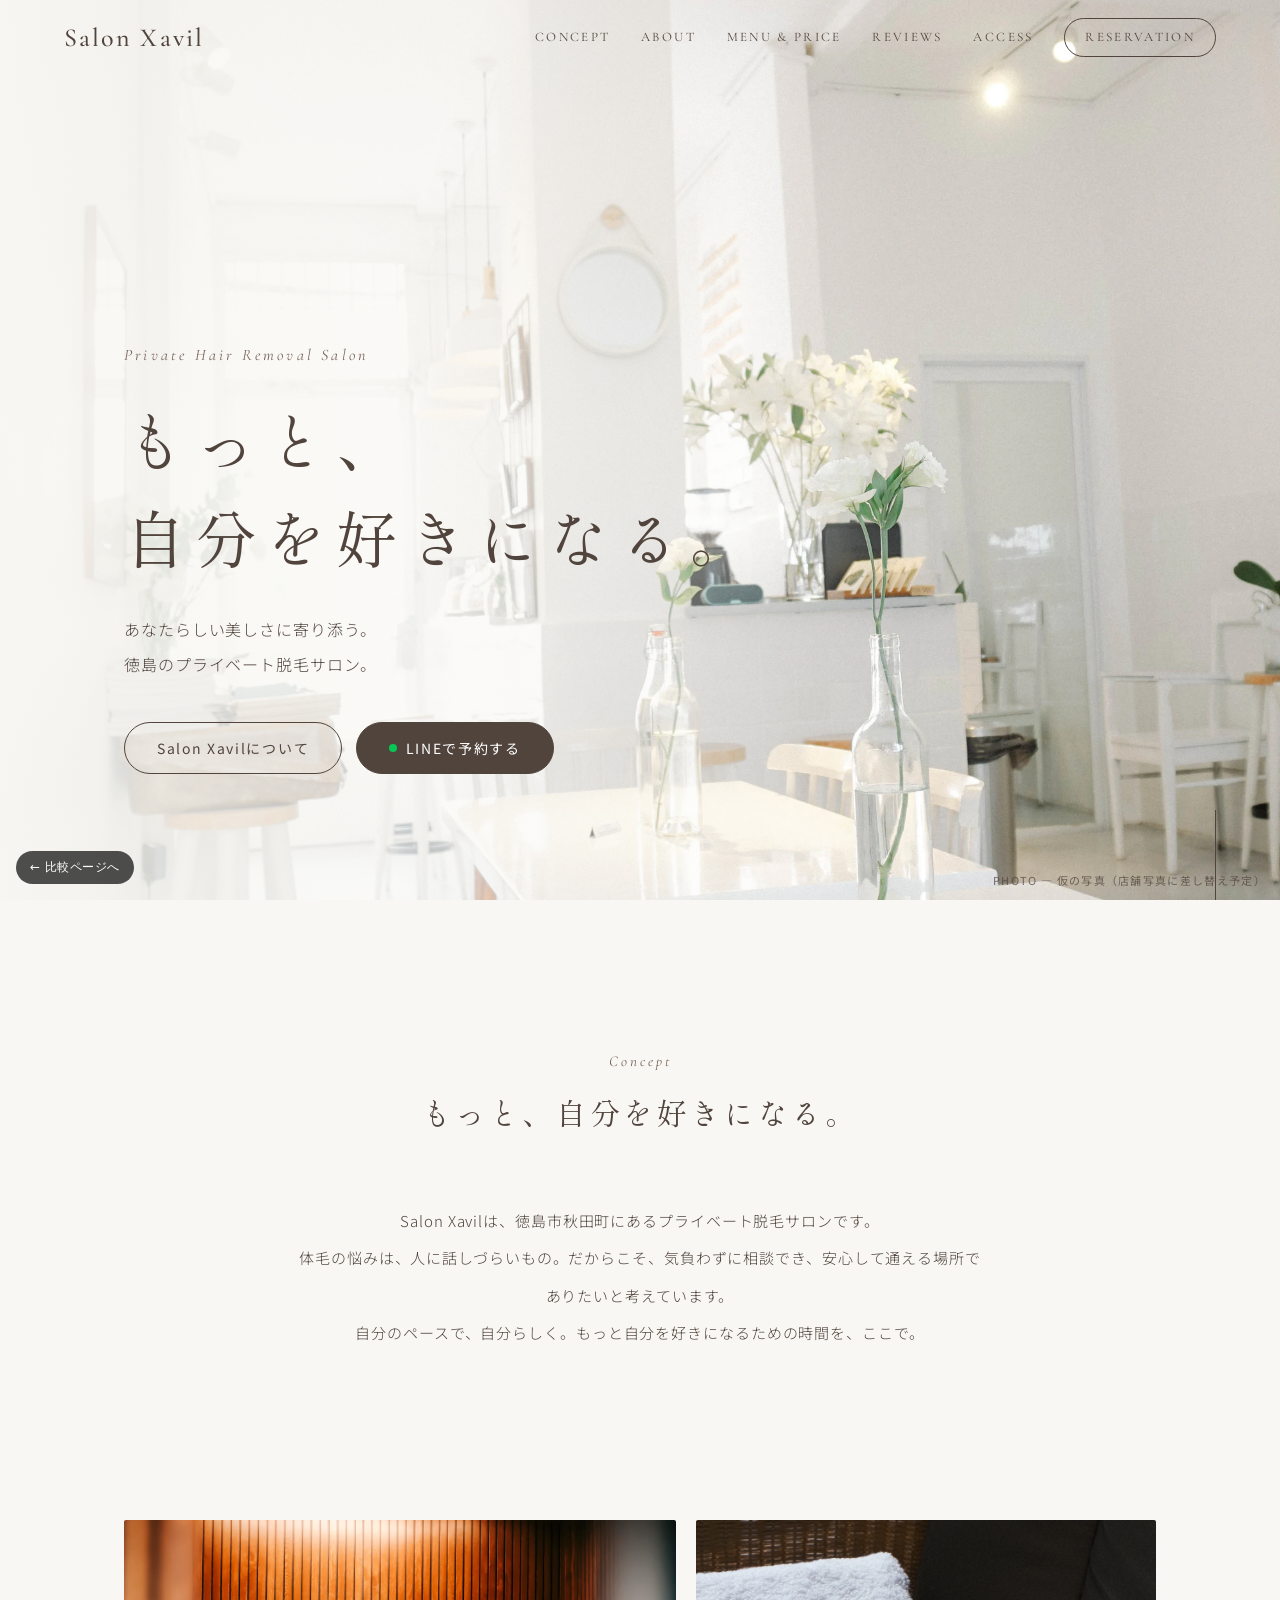
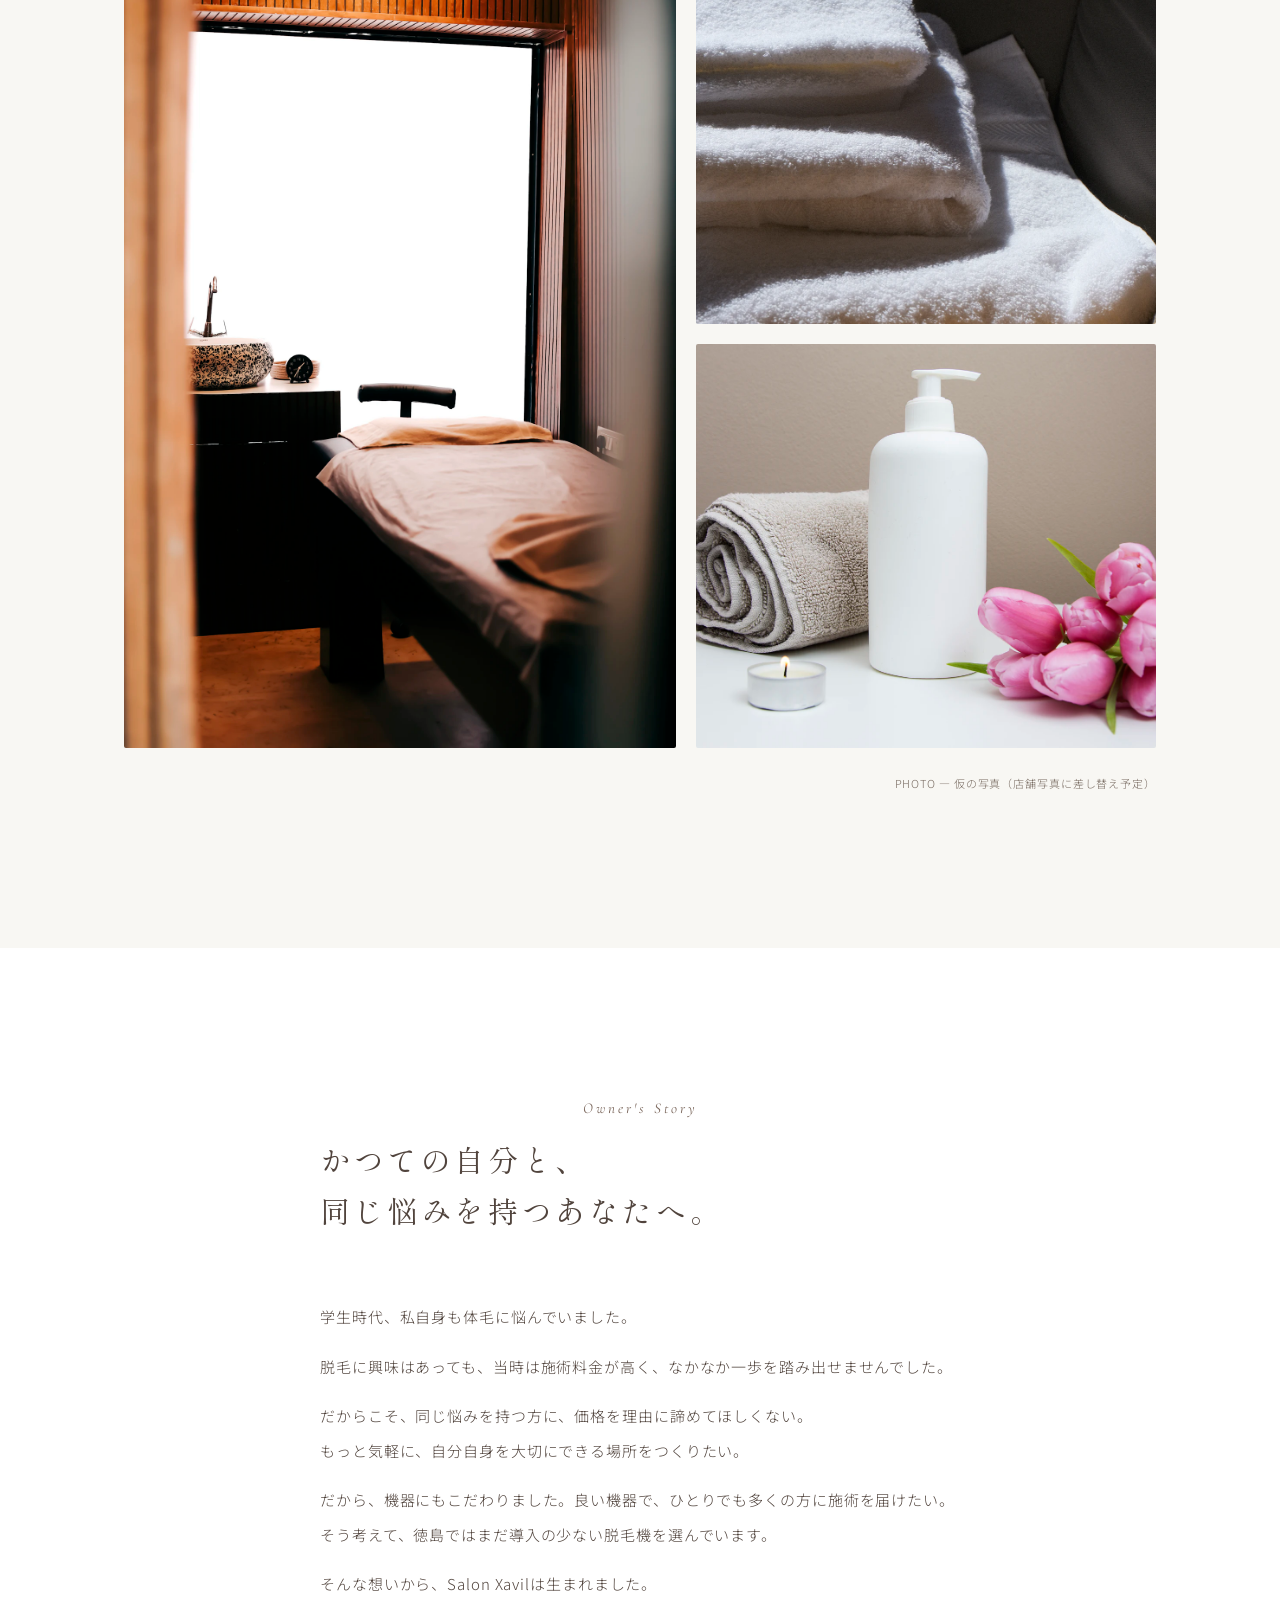
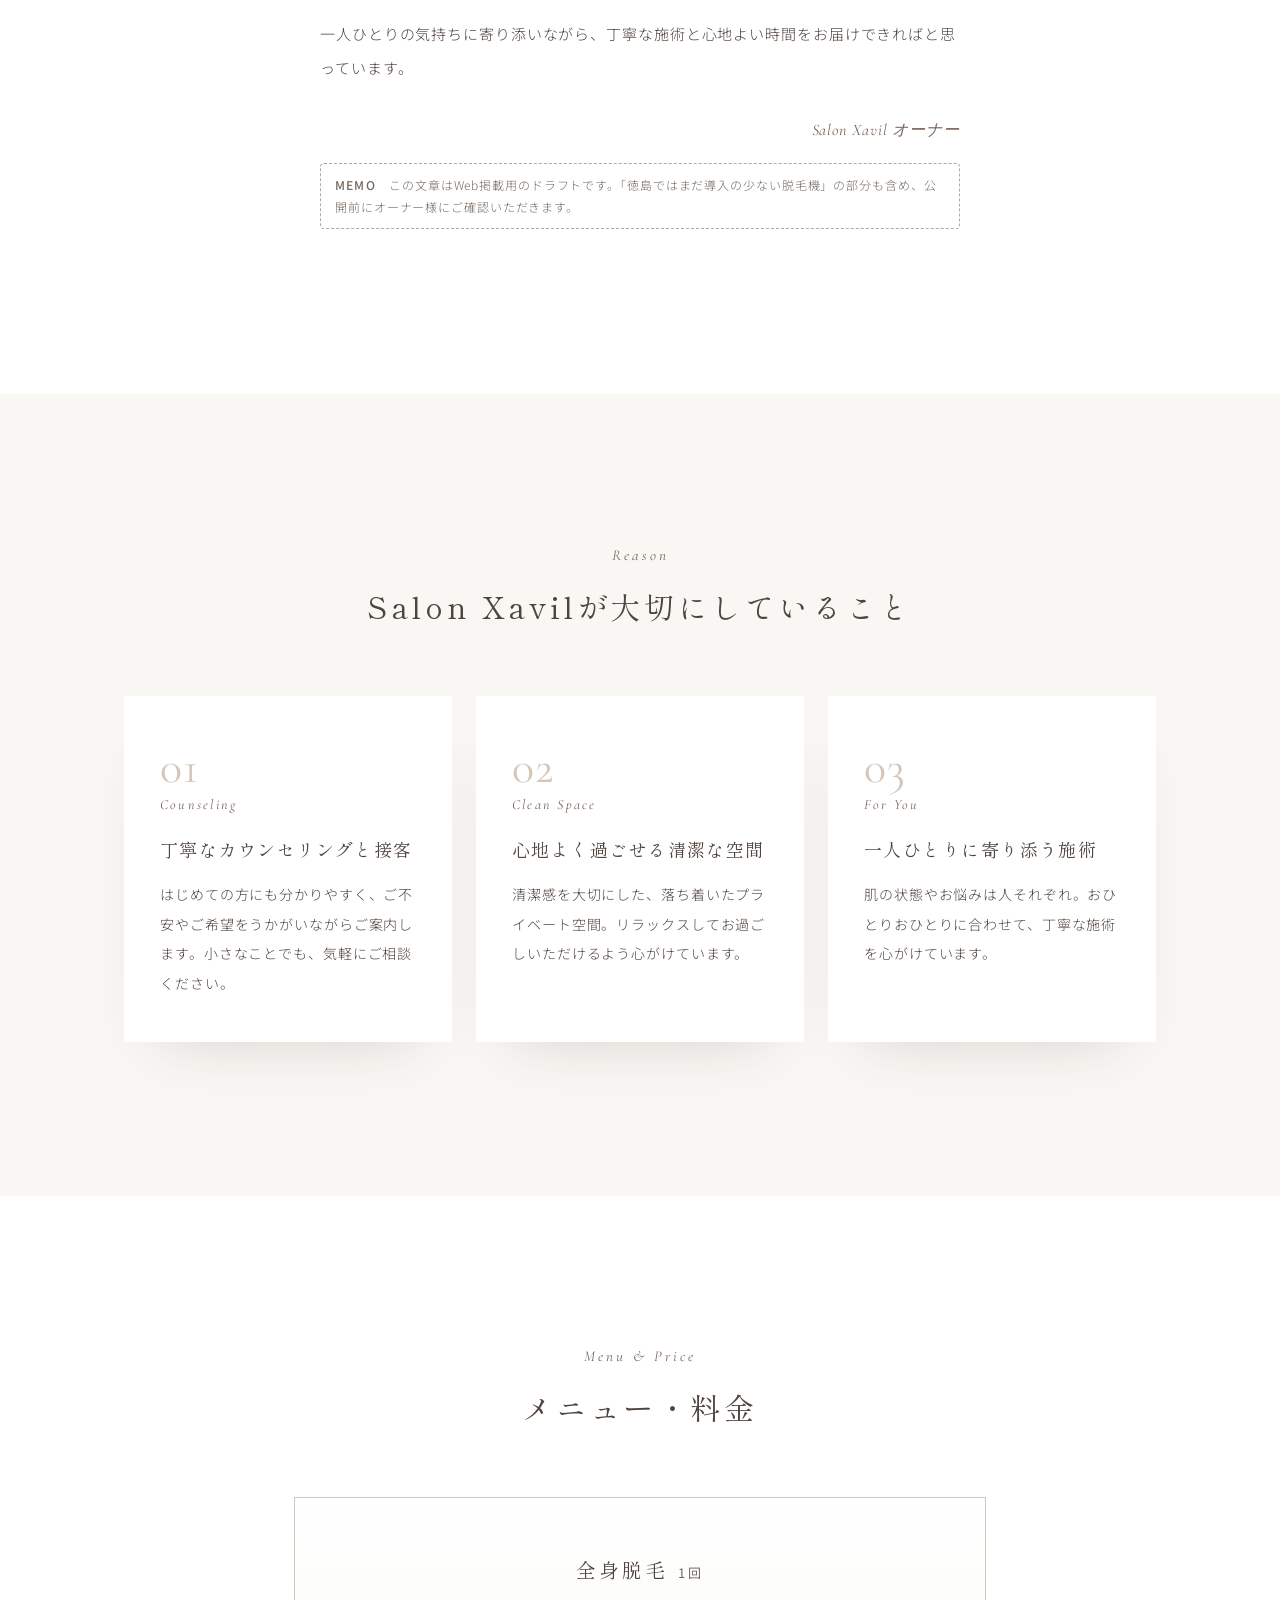
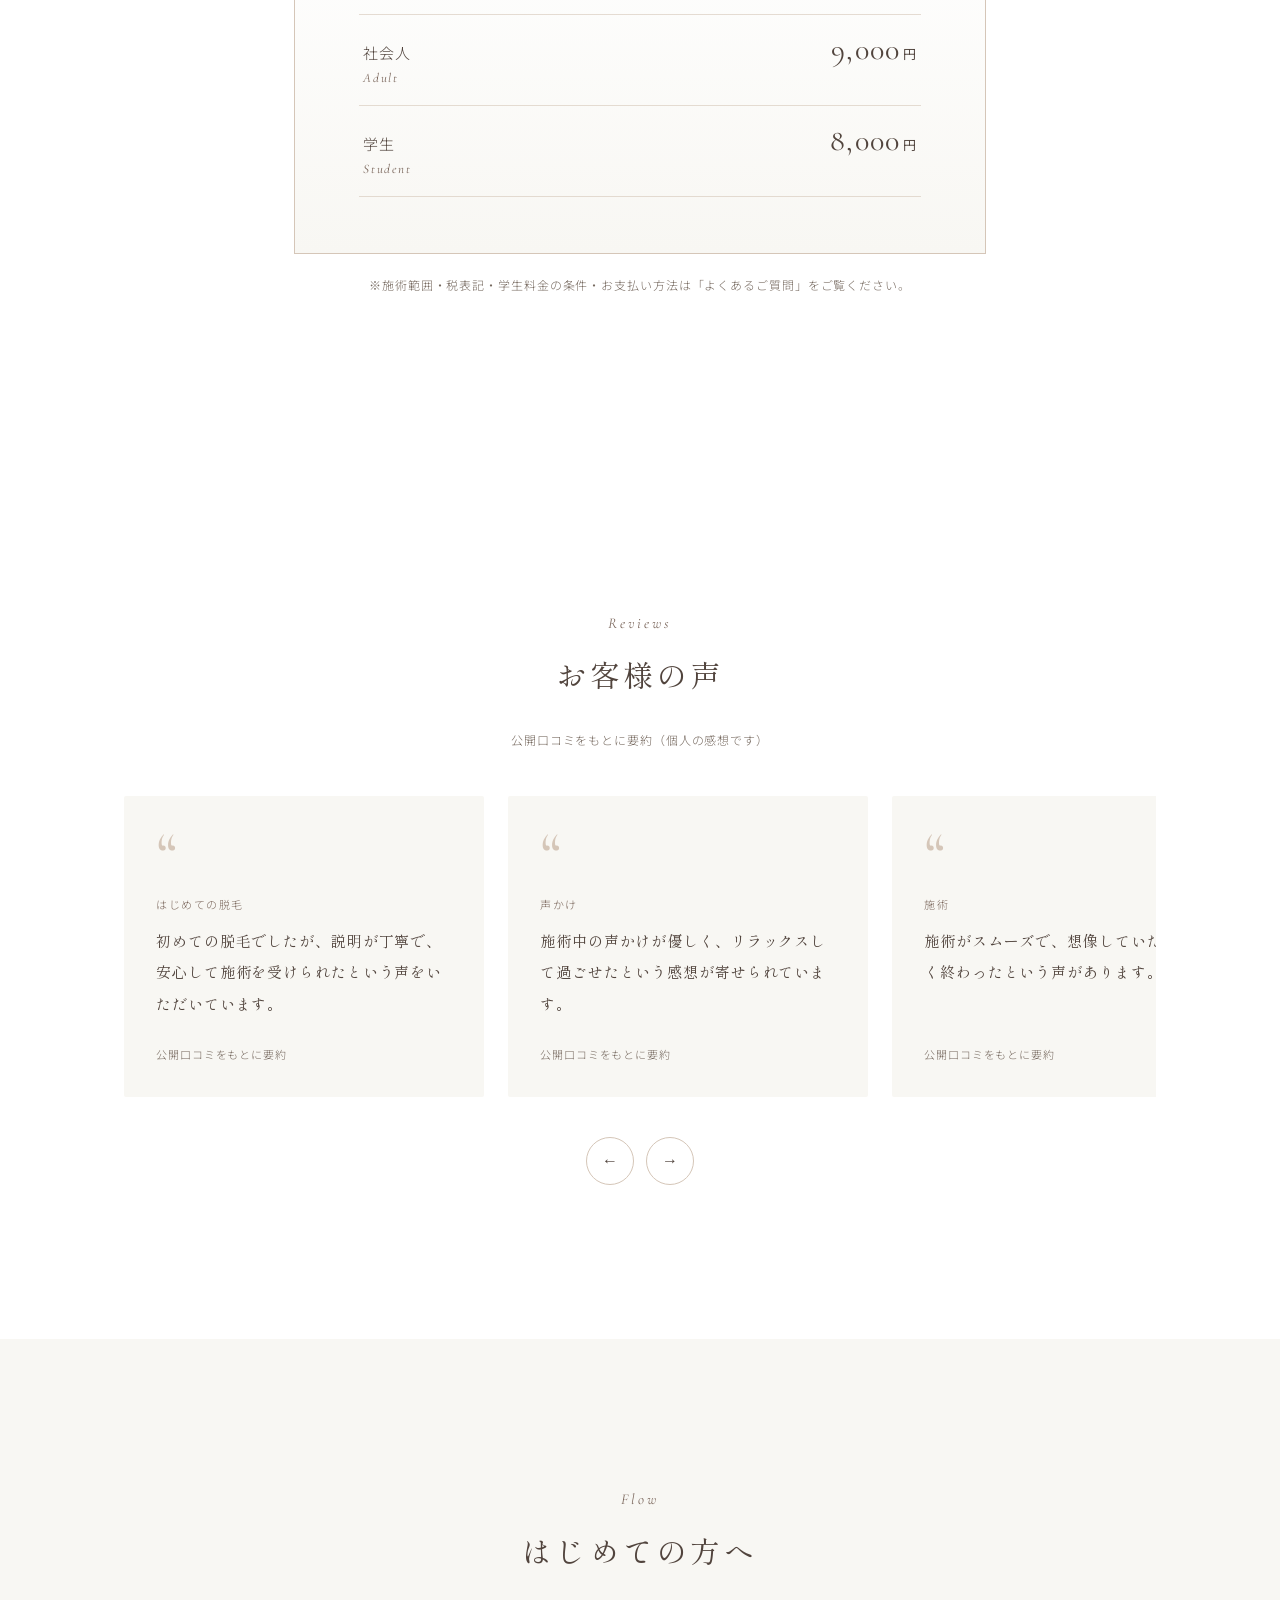
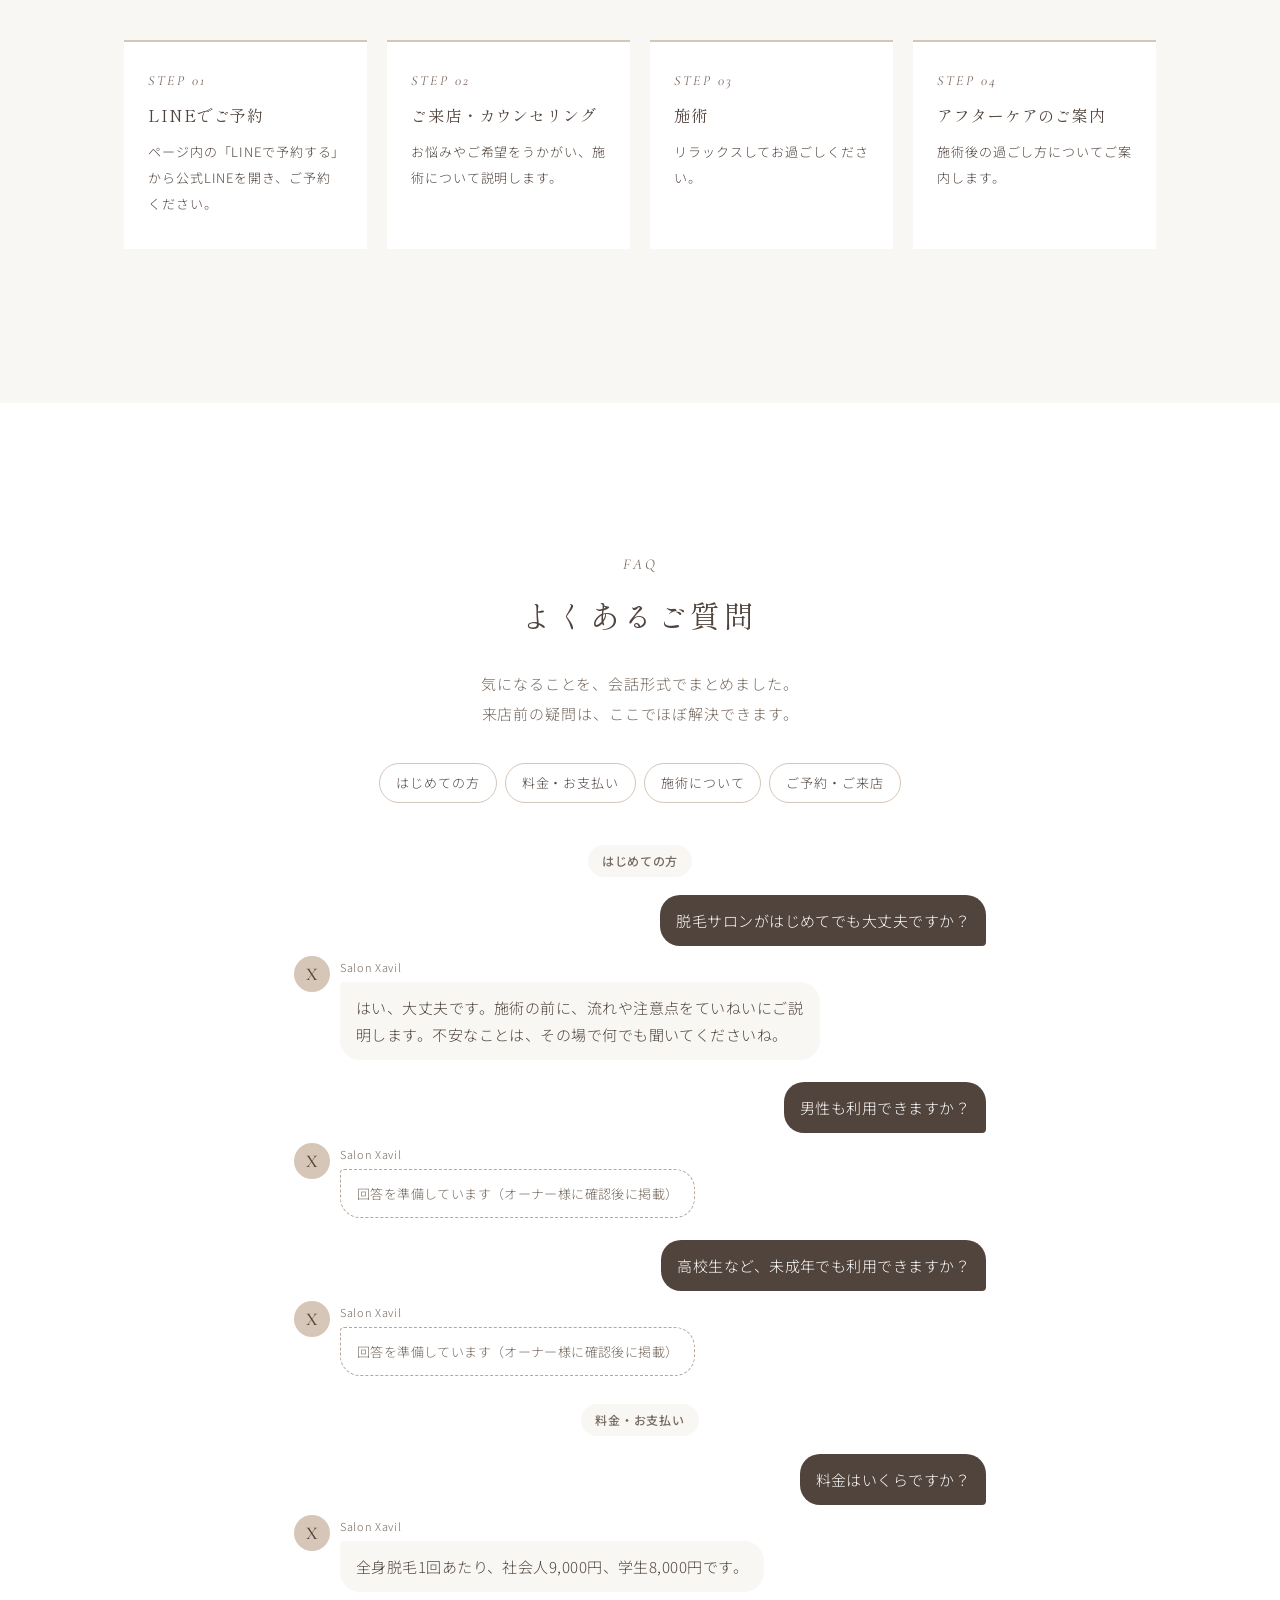
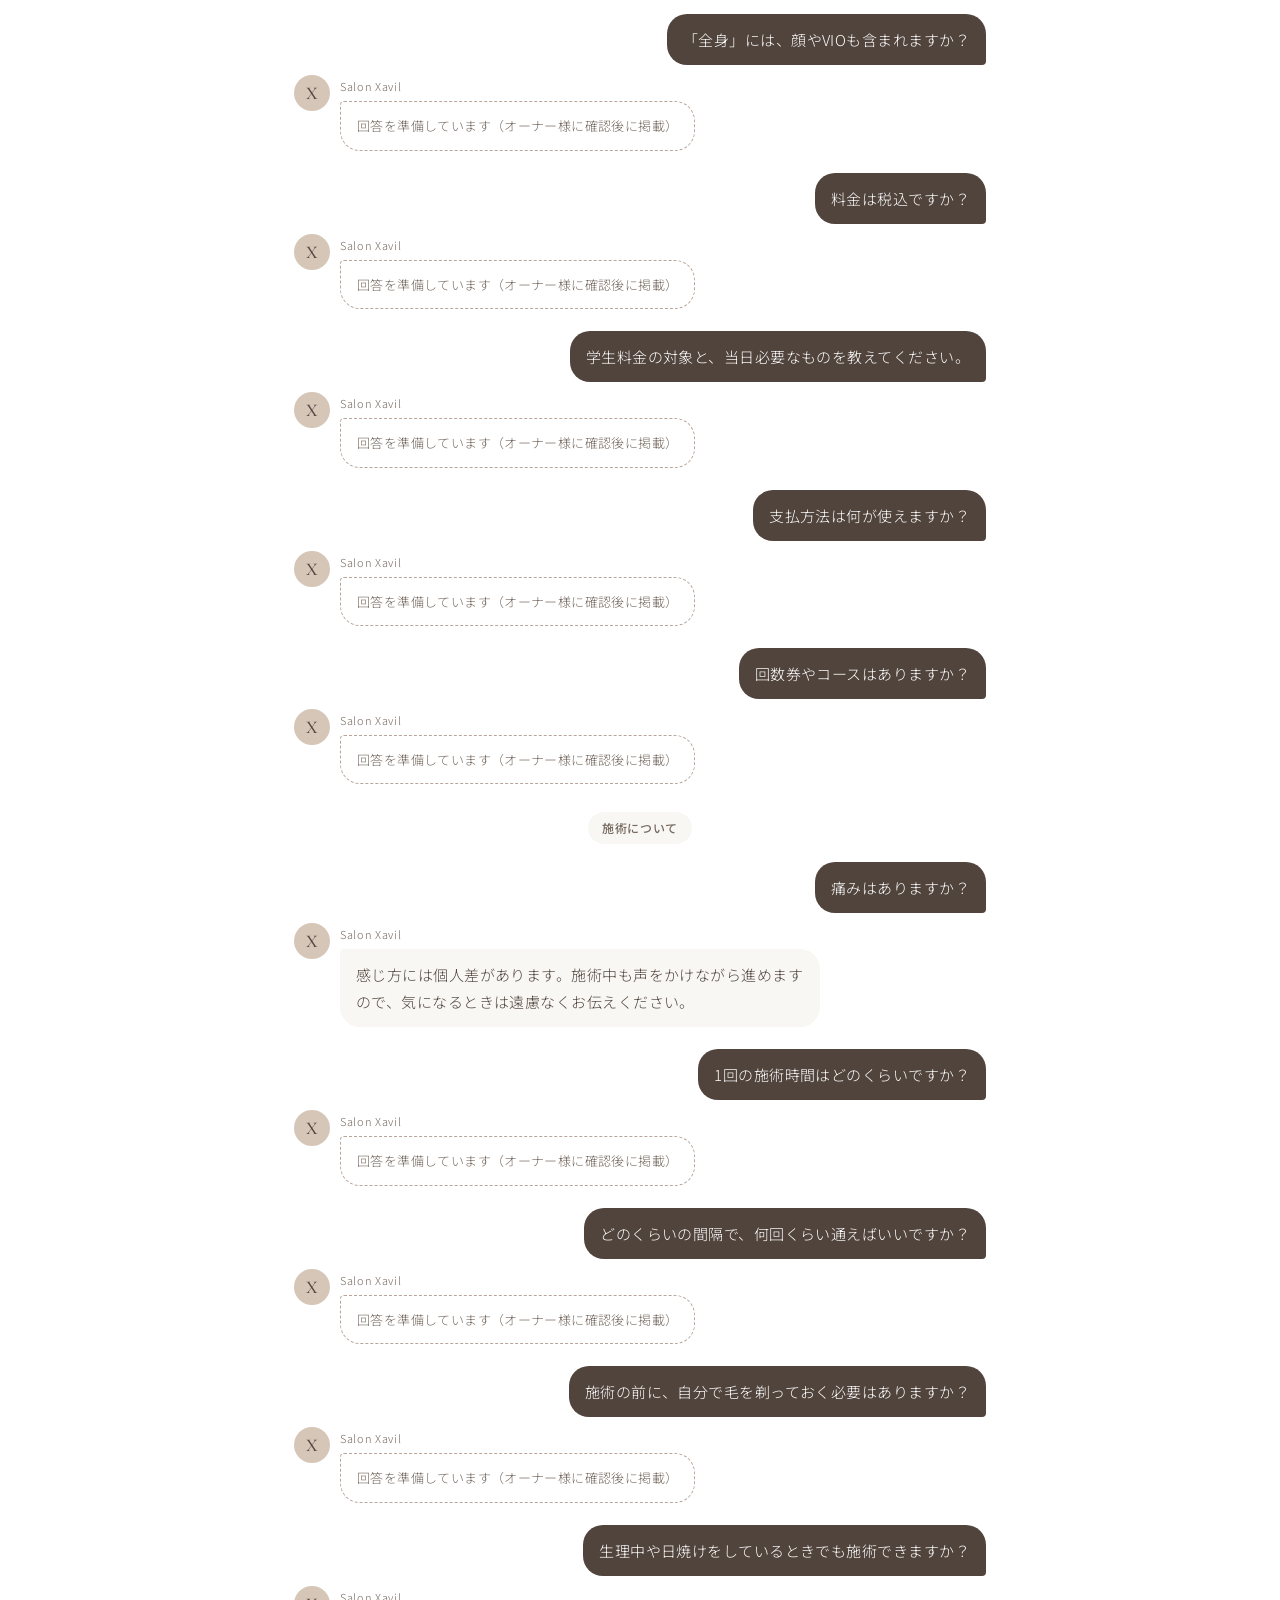
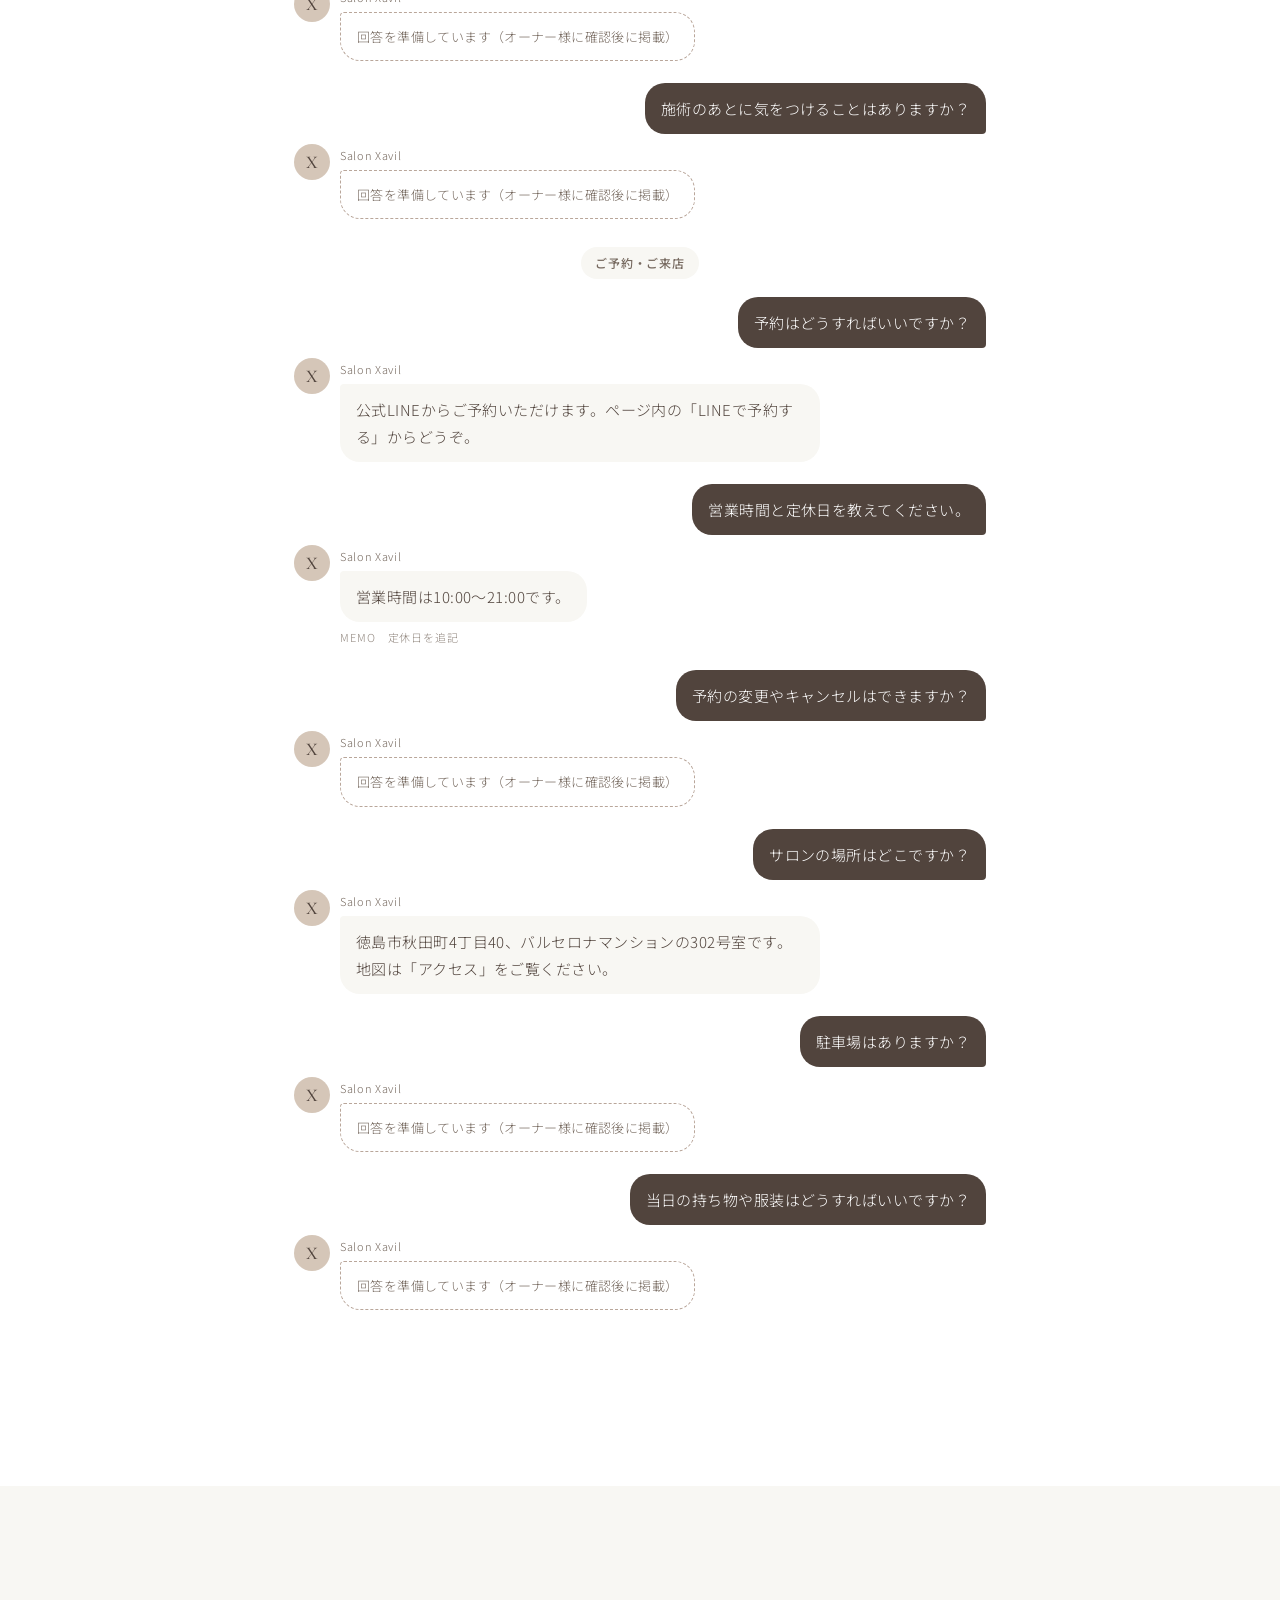
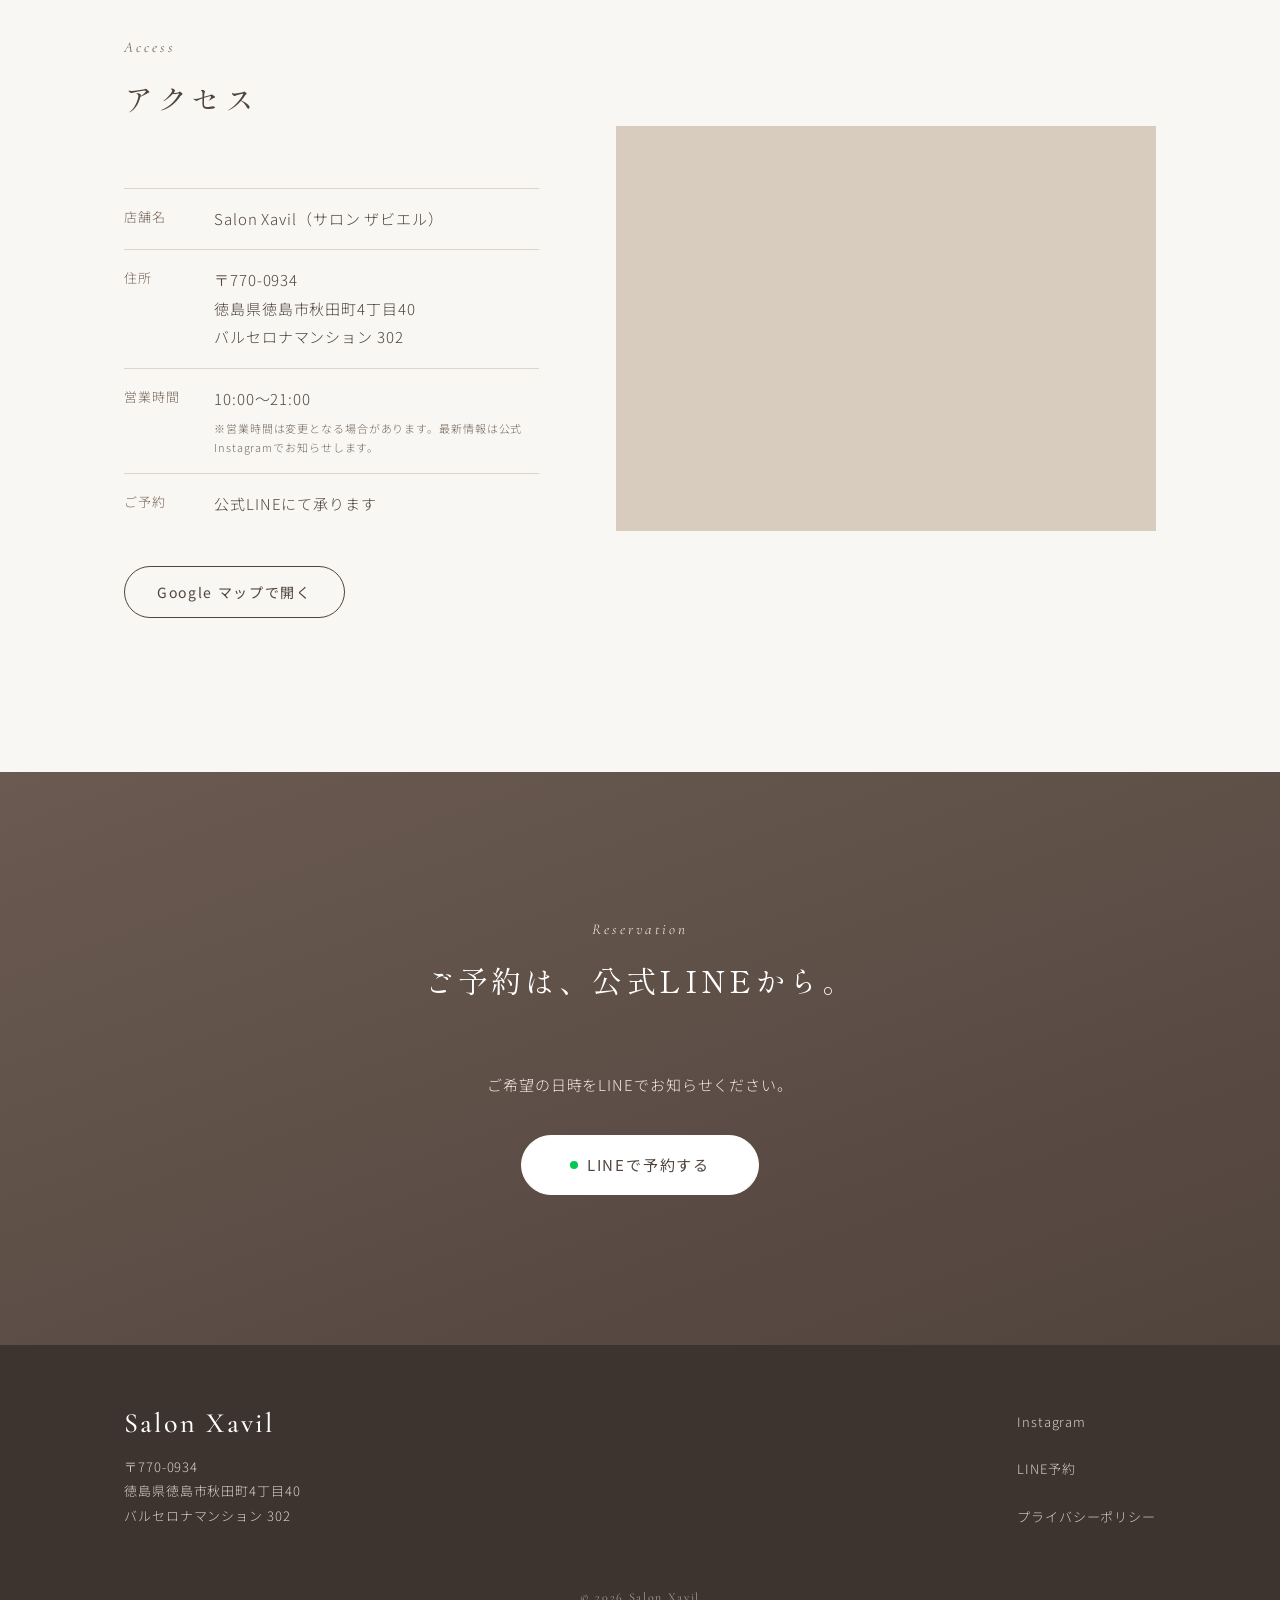
==== commit 0b63805a: "C案をホテルスパ風に作り直し、B・D案と比較ページを修正 - C: HOTEL SPA（白×シャンパンゴールド）。金の封印シールをはがすギミック - B: メインコピーを「体毛の悩みから、もっと自由に" ====
--- a/design-a/index.html
+++ b/design-a/index.html
@@ -112,15 +112,6 @@
     </div>
   </section>
 
-  <!-- EQUIPMENT -->
-  <section class="section equip" id="equipment">
-    <div class="wrap wrap--narrow equip__text">
-      <p class="eyebrow" data-reveal>Equipment</p>
-      <h2 class="h2" data-reveal data-text="equipment.title"></h2>
-      <p data-reveal data-text="equipment.body"></p>
-    </div>
-  </section>
-
   <!-- REVIEWS -->
   <section class="section reviews" id="reviews">
     <div class="wrap">
--- a/design-a/style.css
+++ b/design-a/style.css
@@ -212,9 +212,6 @@
 .price__row dt span { display: block; font: italic 400 13px/1 var(--serif-en); color: var(--accent-ink); letter-spacing: .14em; margin-top: 4px; }
 .price__row dd { margin: 0; font: 400 30px/1 var(--serif-en); letter-spacing: .04em; }
 .price__row dd small { font: 400 13px var(--sans); margin-left: .2em; }
-
-/* EQUIPMENT */
-.equip__text { text-align: center; }
 
 /* REVIEWS */
 .reviews { background: var(--white); }
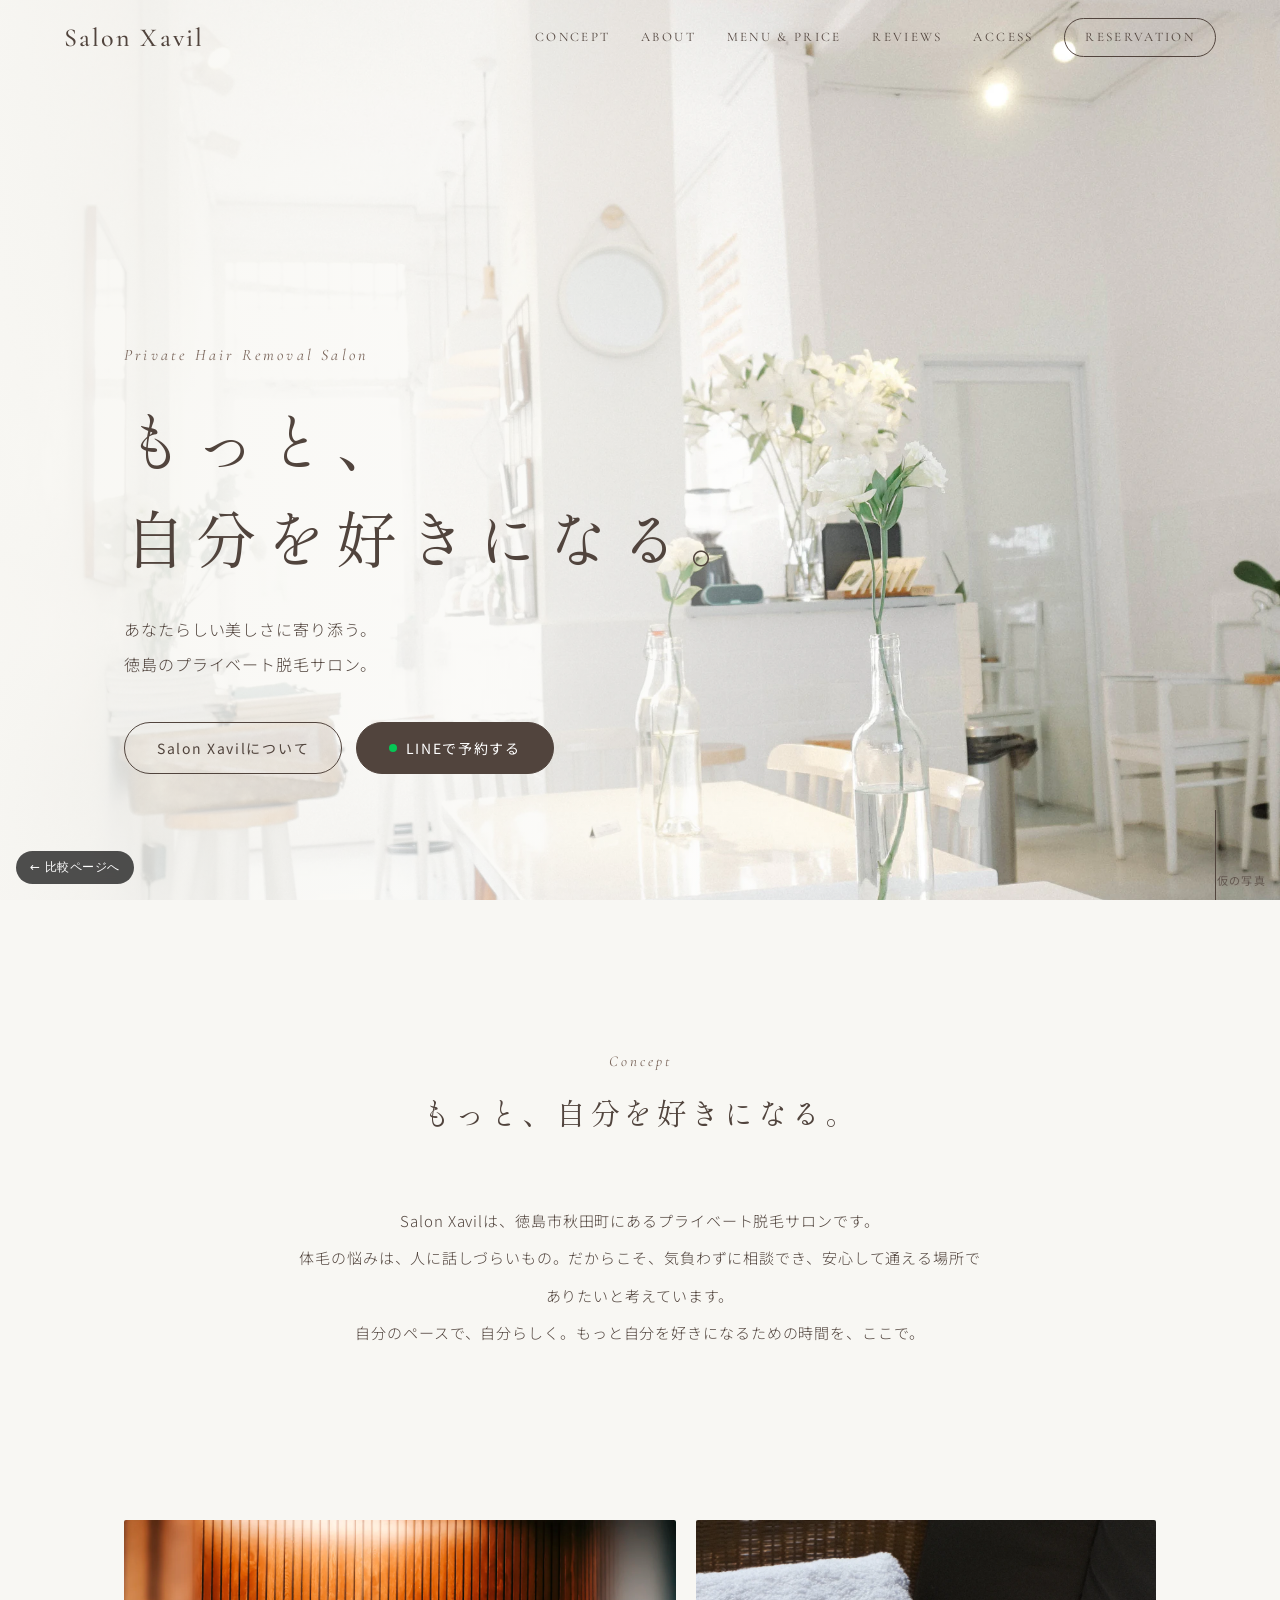
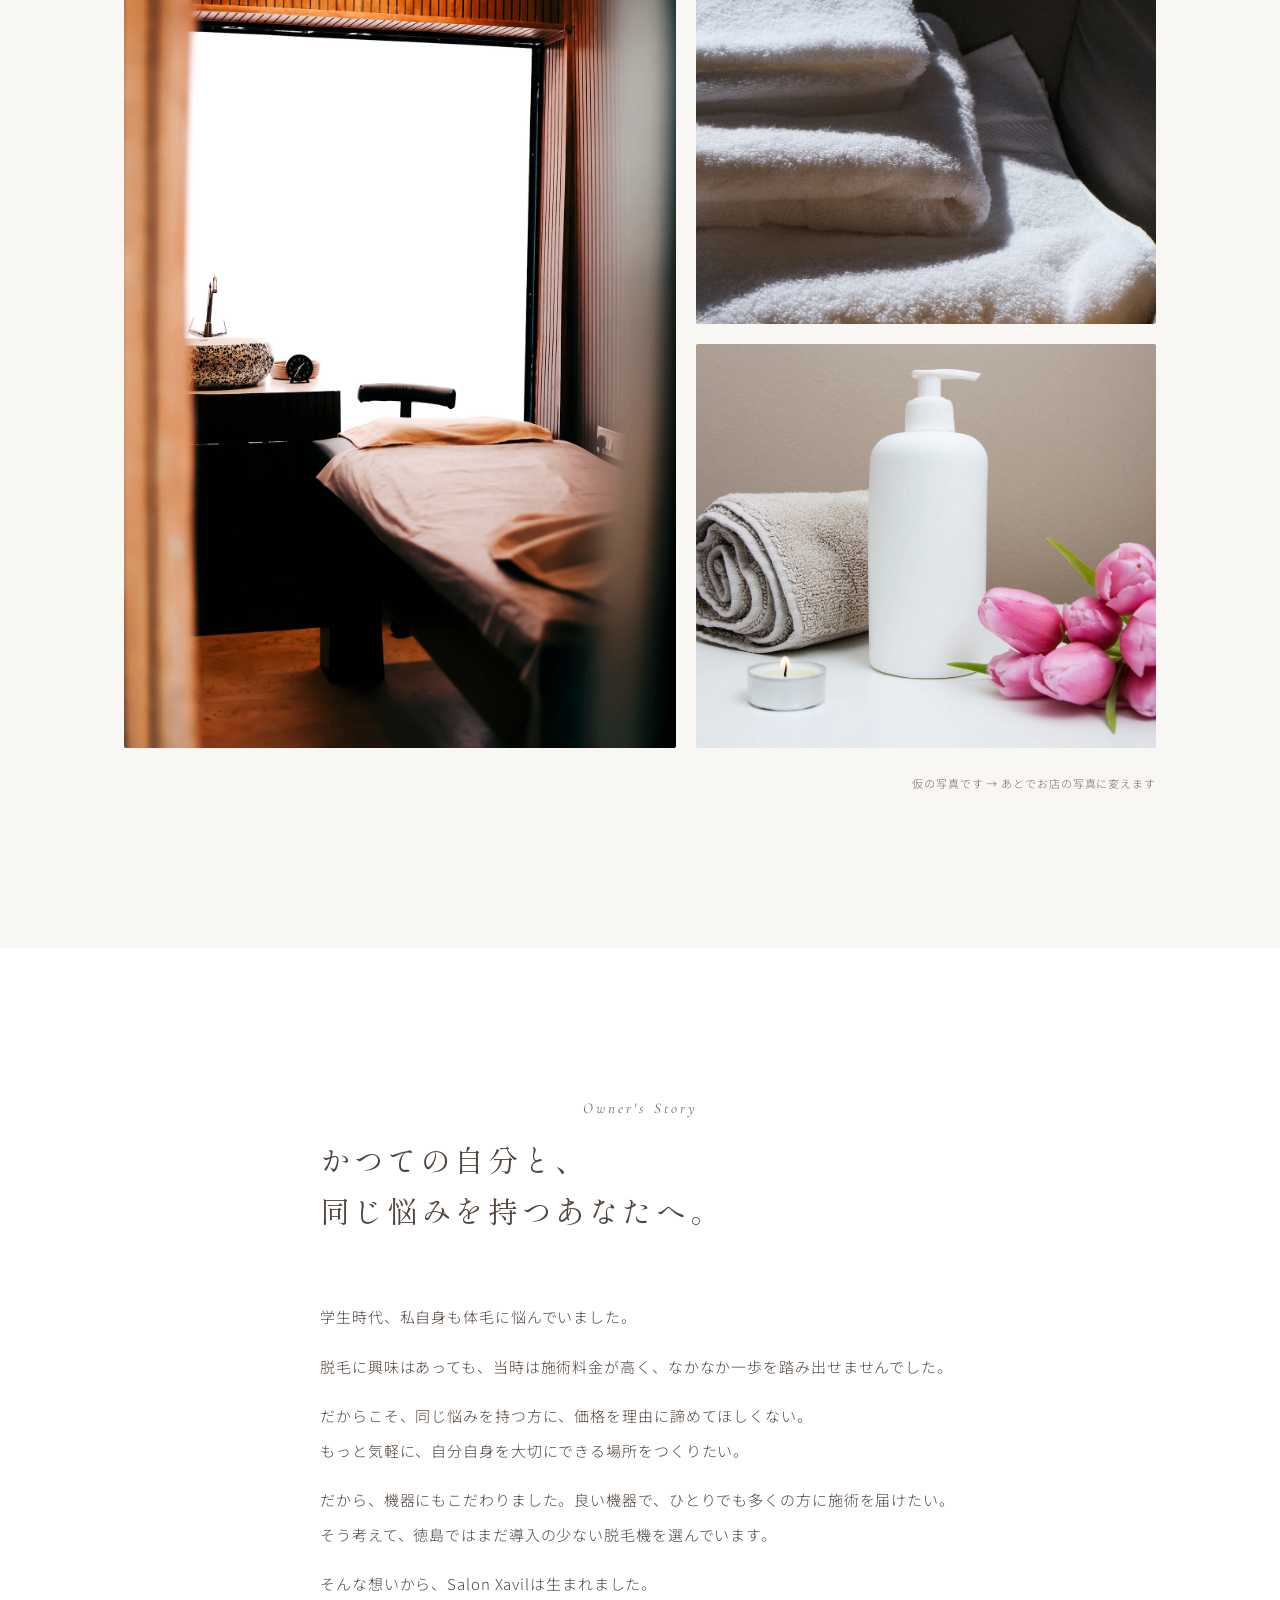
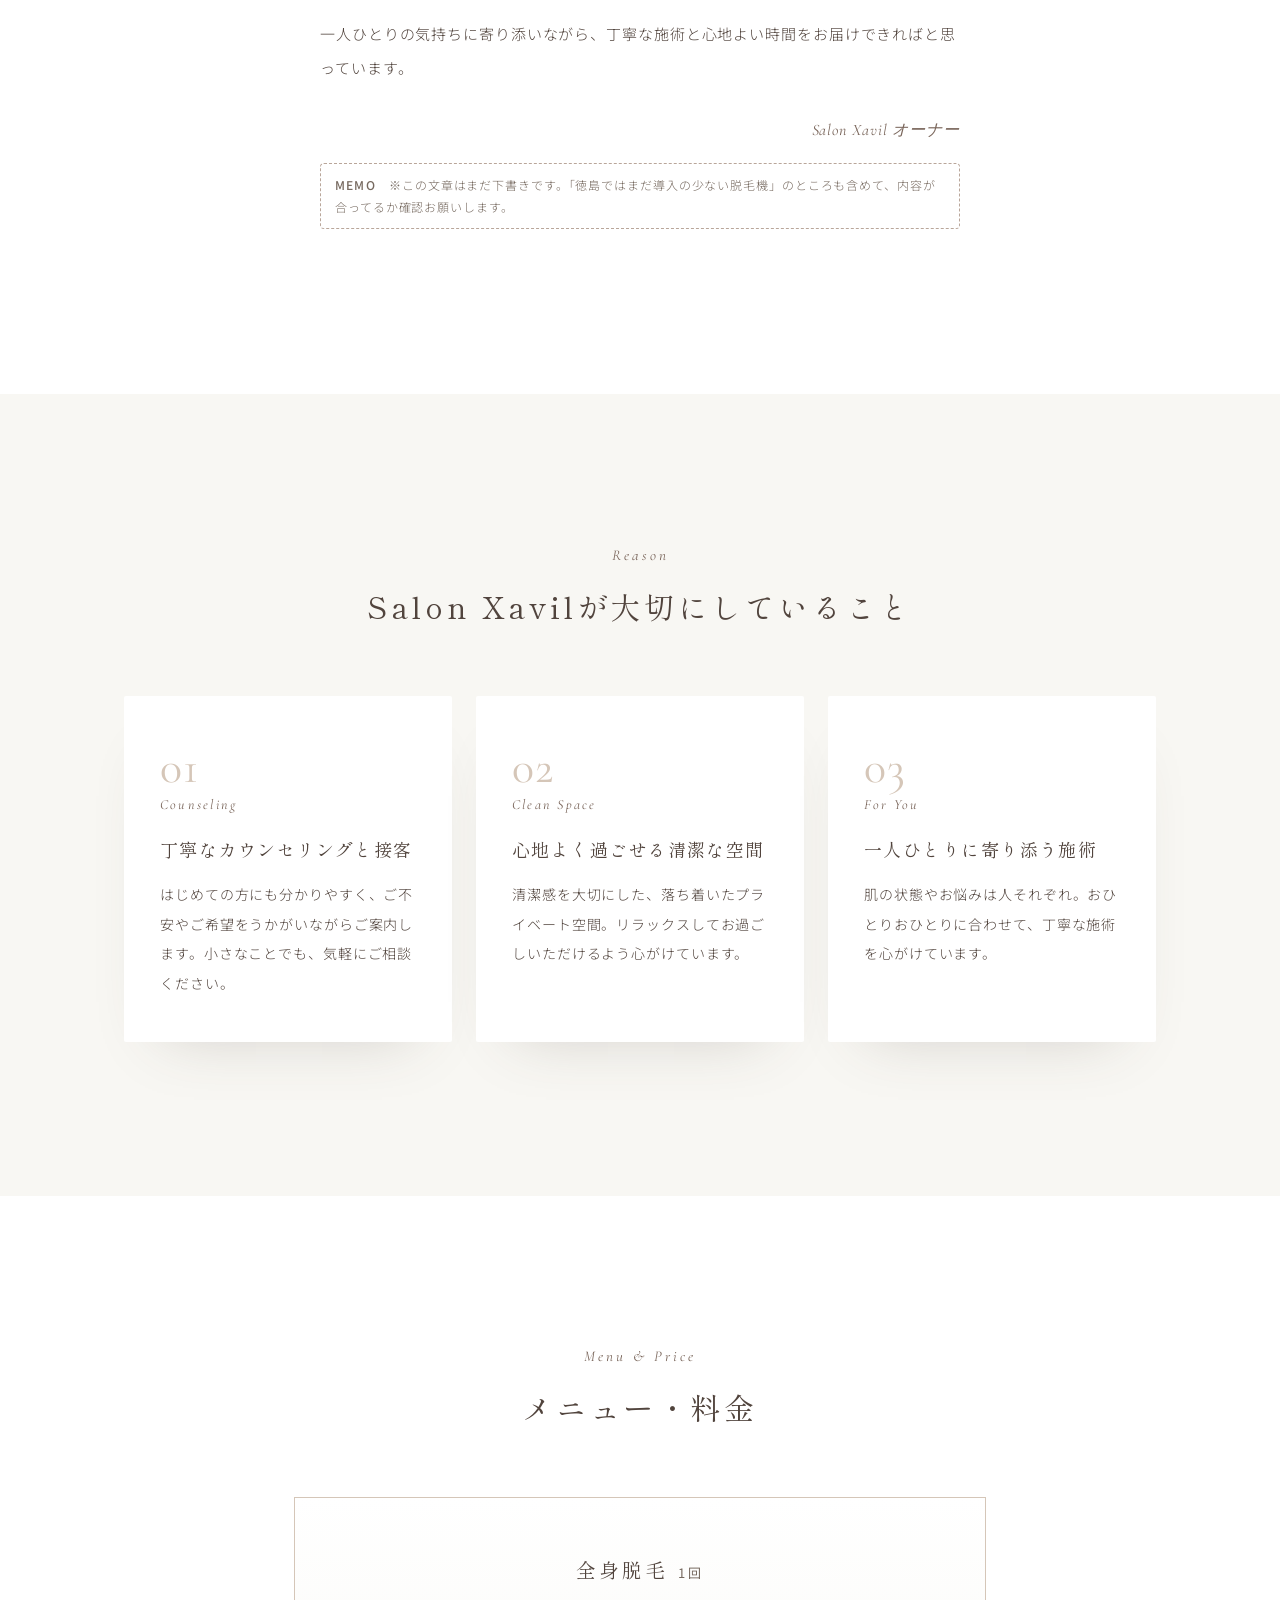
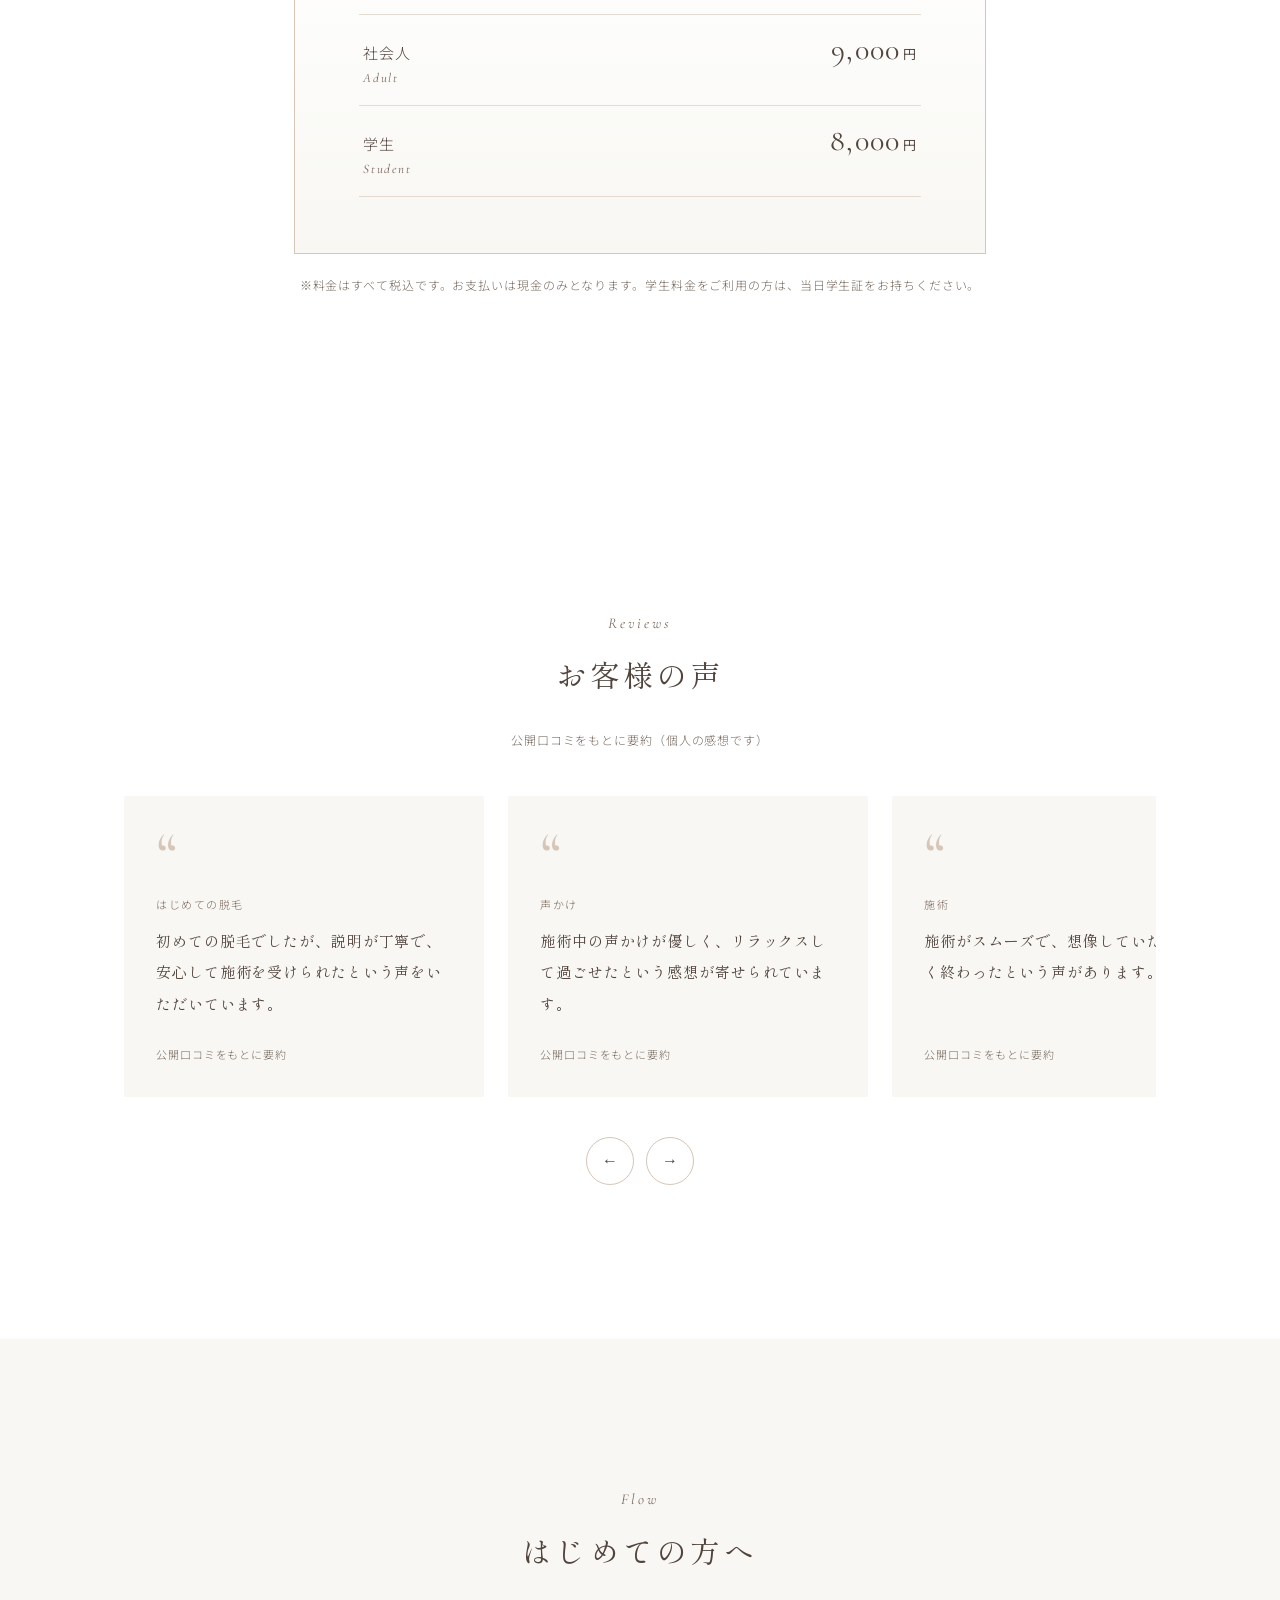
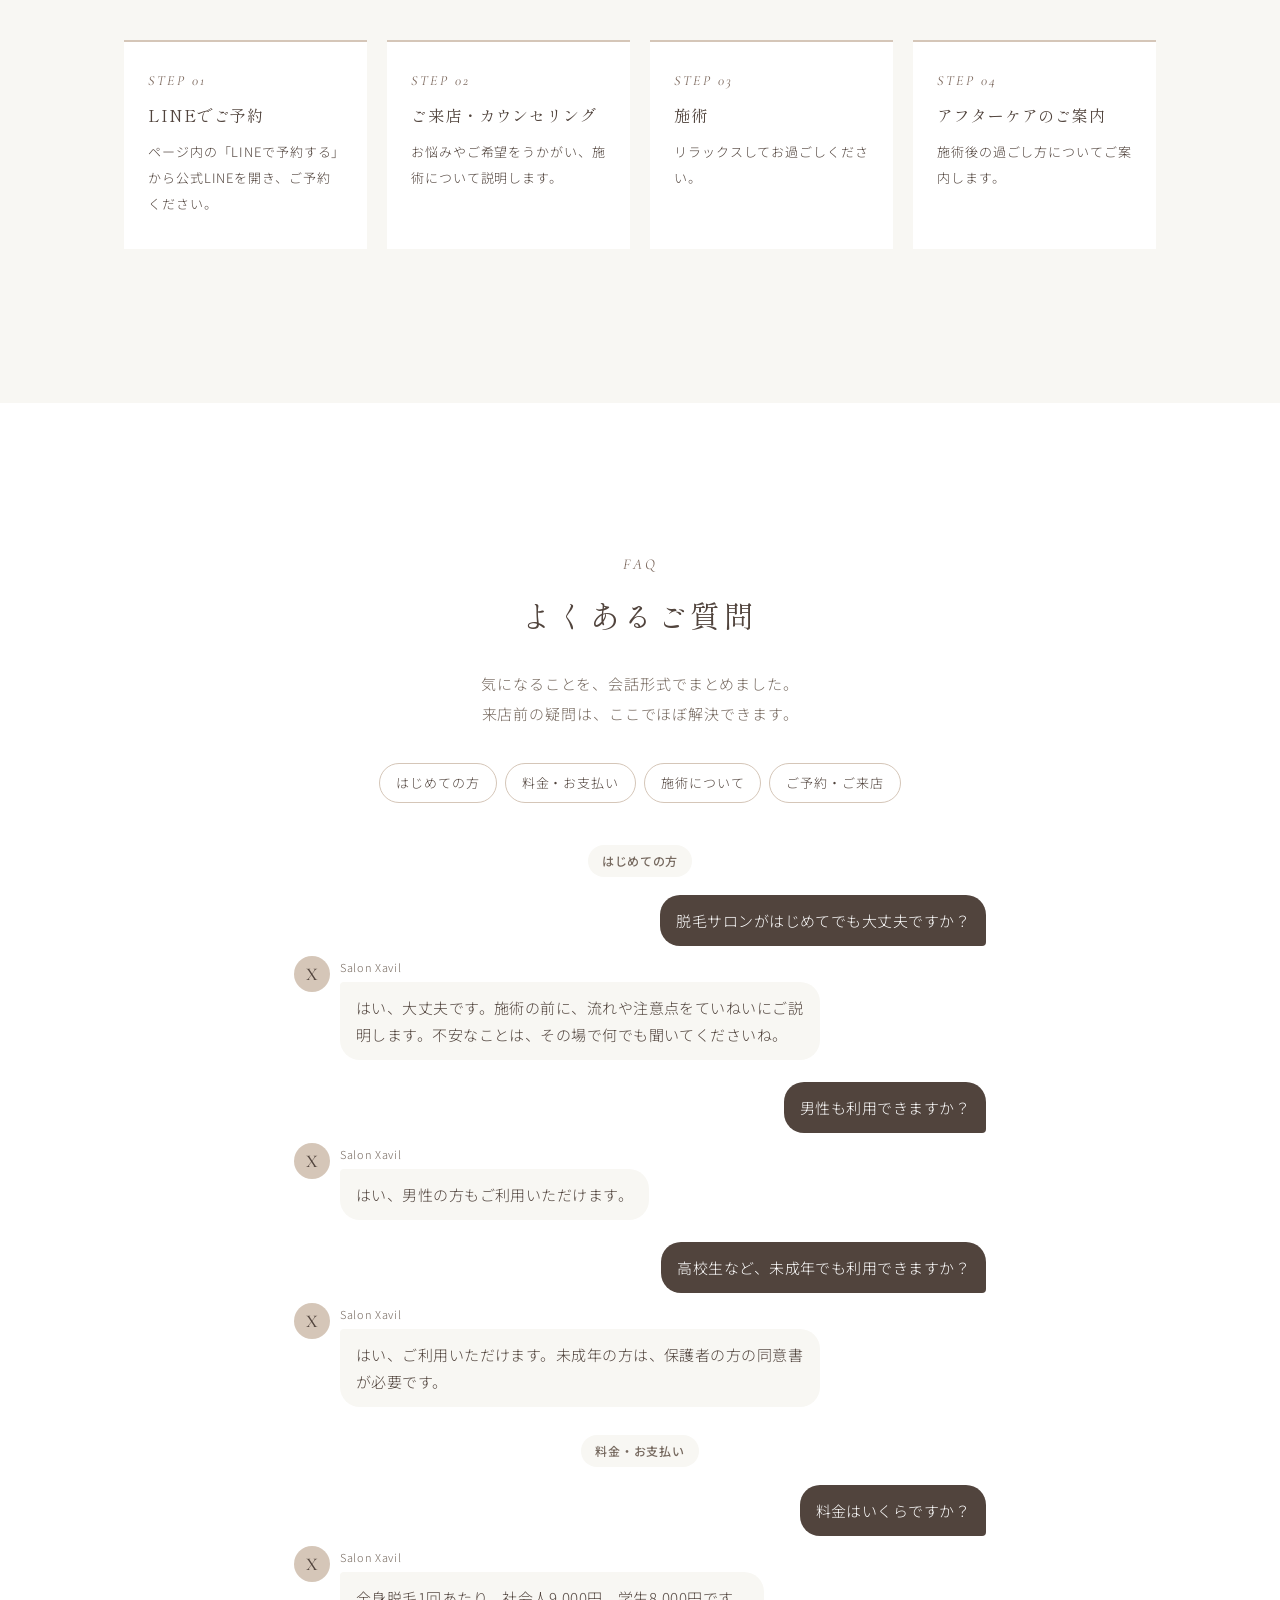
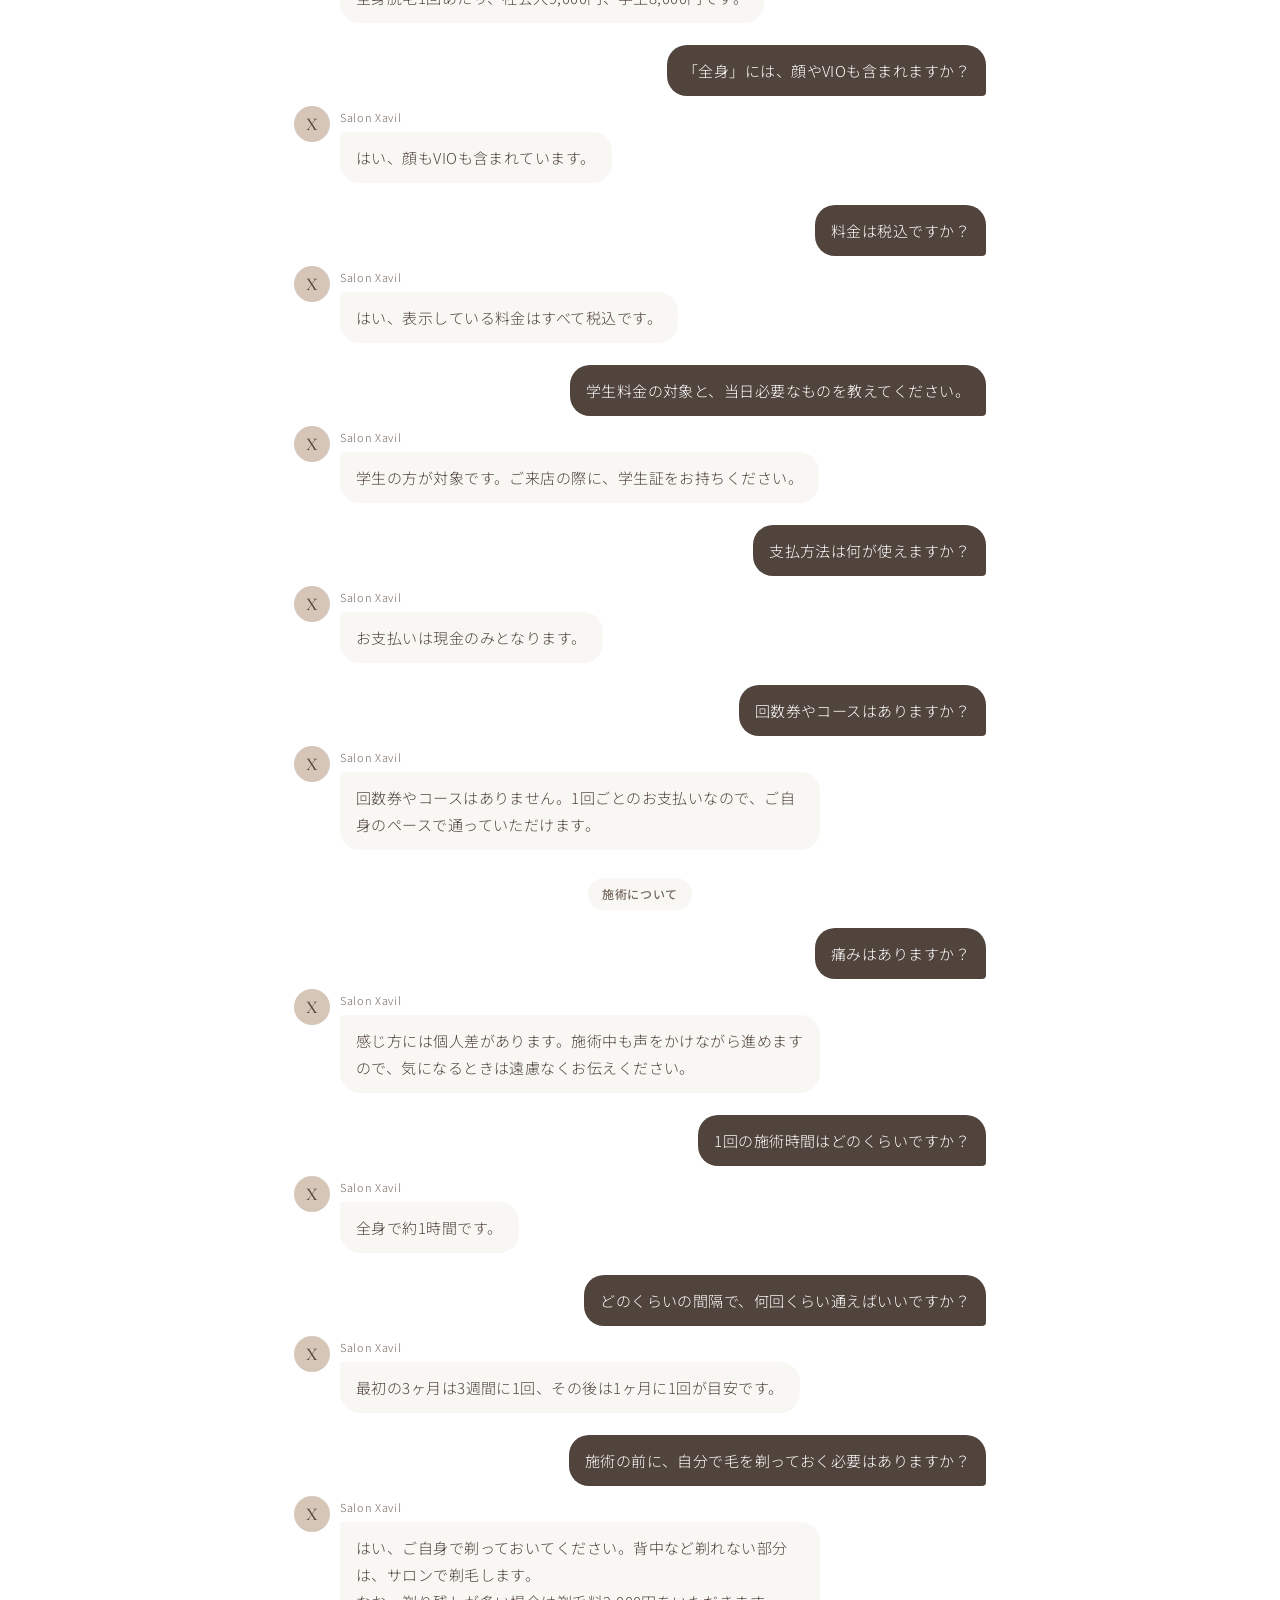
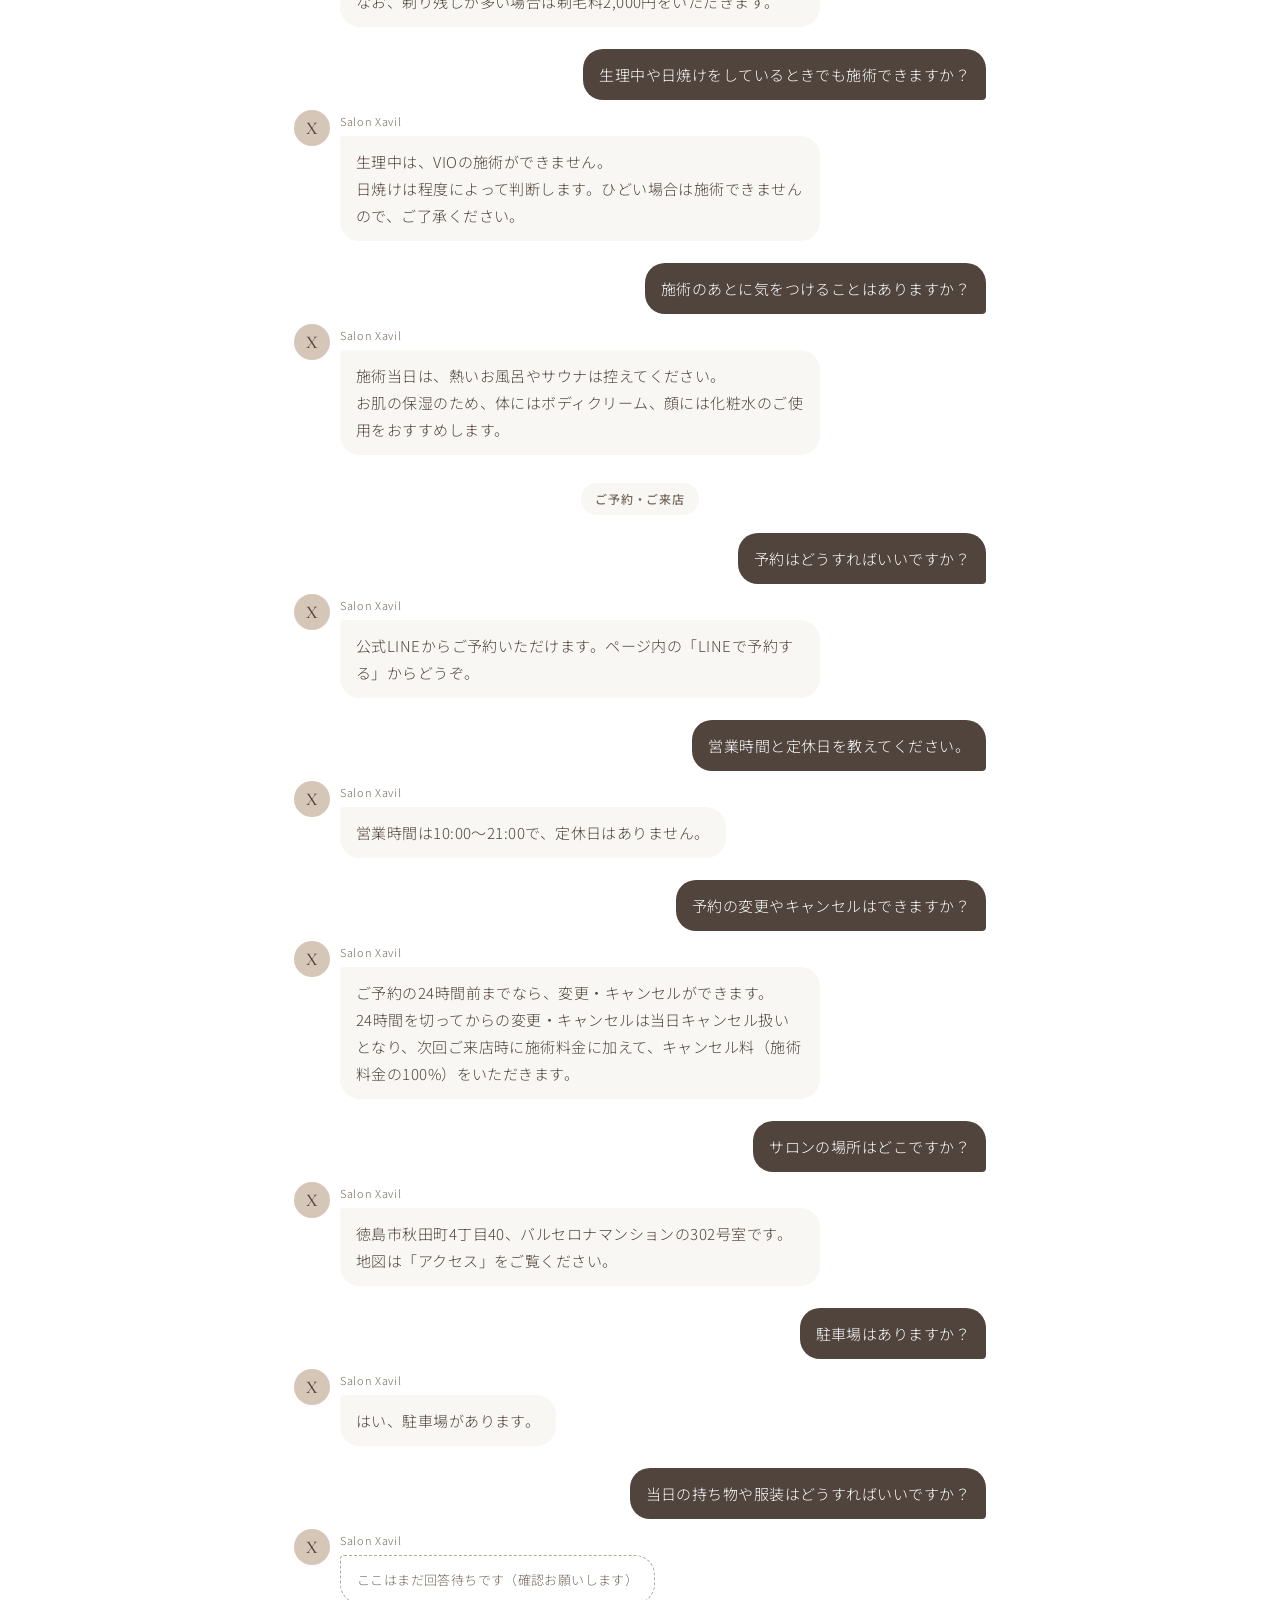
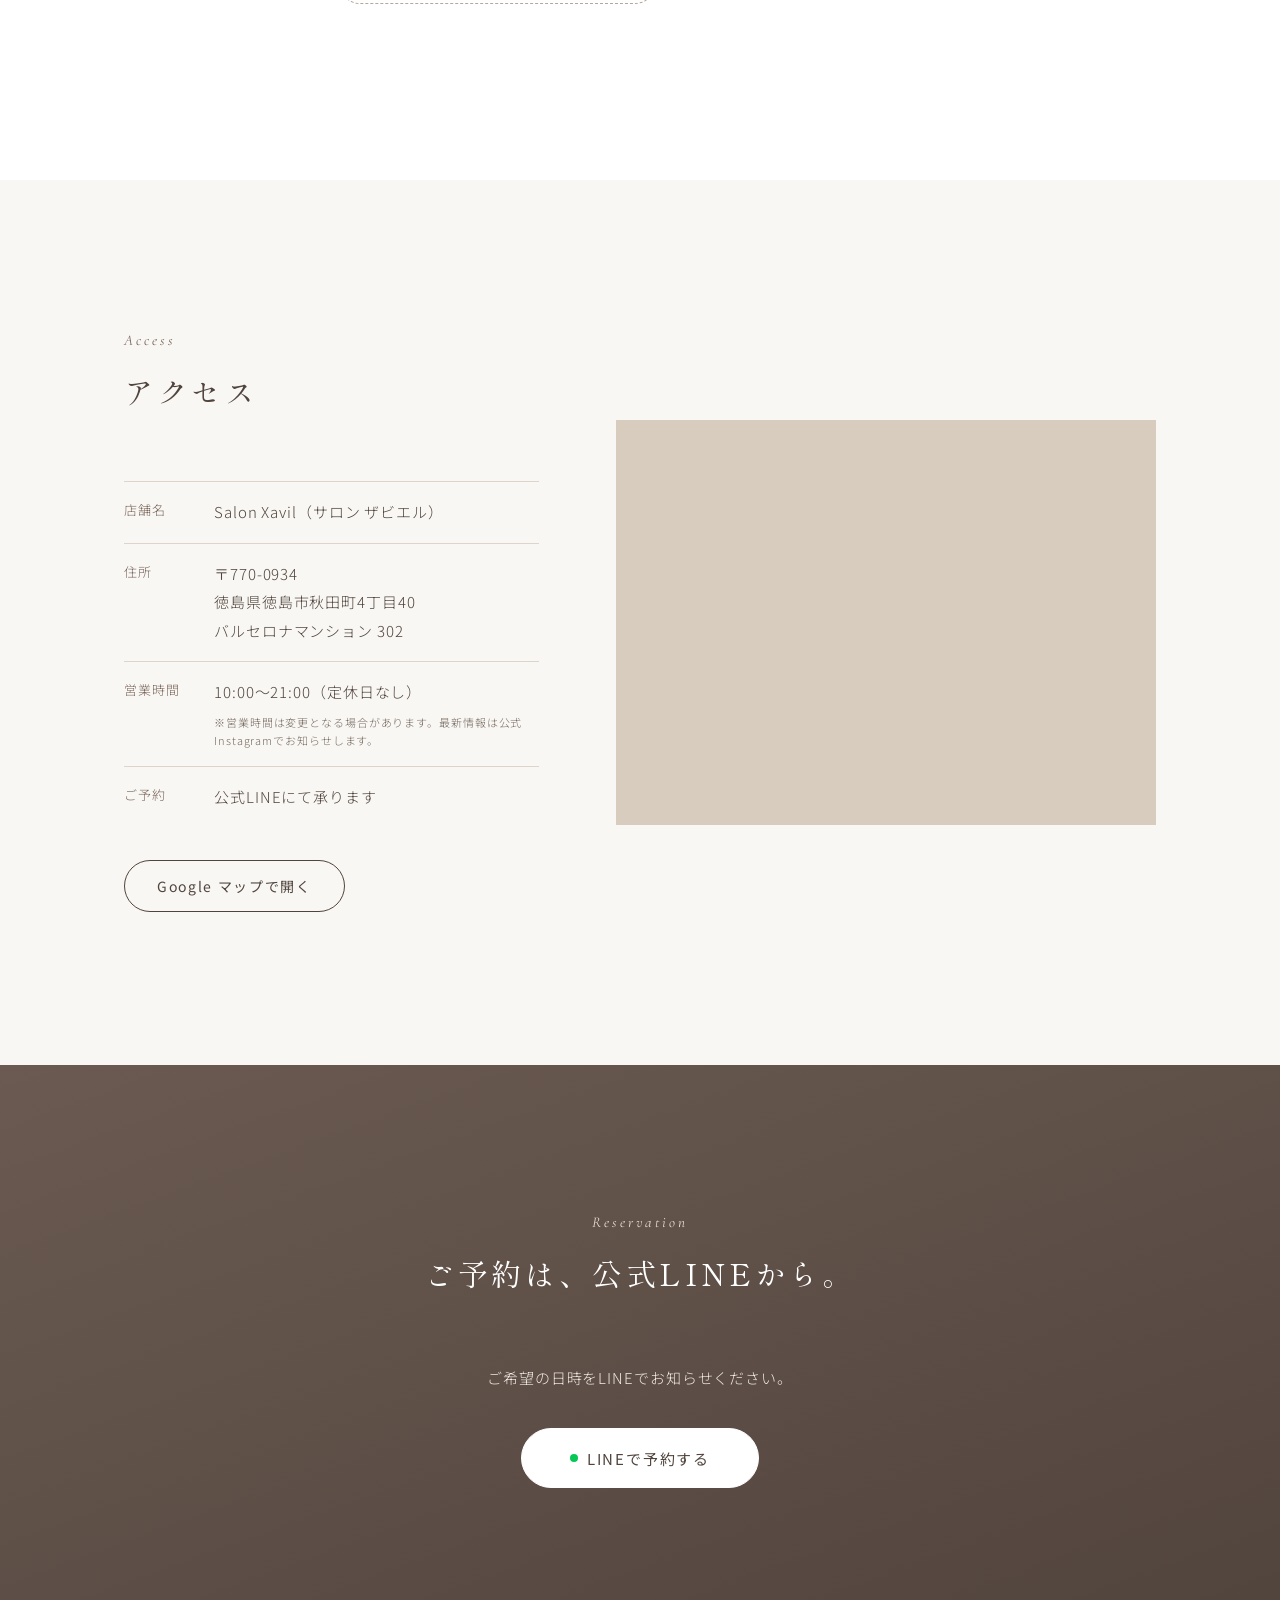
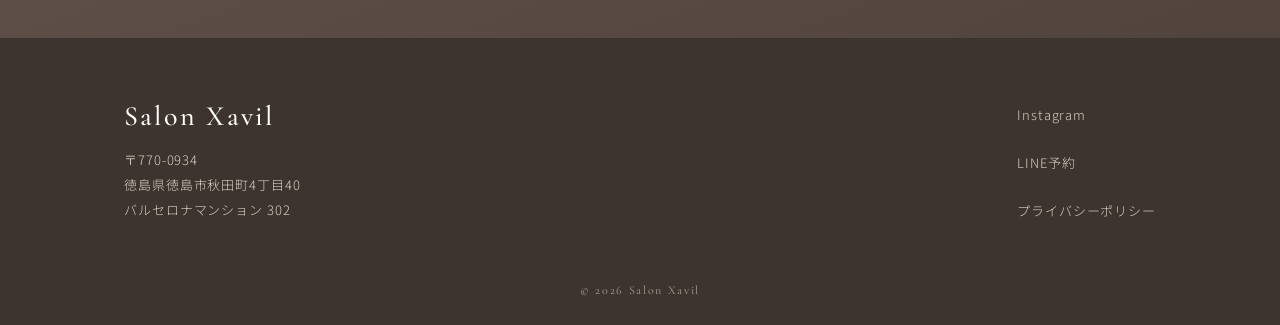
==== commit 008cdfd7: "比較ページ・制作メモの文章をメモ書き調に、スマホでの細かな崩れを修正 Co-Authored-By: Claude Opus 5.5 <noreply@anthropic.com>" ====
--- a/design-a/index.html
+++ b/design-a/index.html
@@ -2,6 +2,7 @@
 <html lang="ja" data-root="../">
 <head>
 <meta charset="utf-8">
+<meta name="robots" content="noindex">
 <meta name="viewport" content="width=device-width, initial-scale=1, viewport-fit=cover">
 <title>Salon Xavil（サロン ザビエル）｜徳島市のプライベート脱毛サロン</title>
 <meta name="description" content="徳島市秋田町のプライベート脱毛サロン Salon Xavil（サロン ザビエル）。オーナー自身の悩みから生まれた、一人ひとりに寄り添う丁寧な施術と清潔な空間。ご予約は公式LINEから。">
@@ -38,7 +39,7 @@
   <section class="hero" aria-label="メインビジュアル">
     <div class="hero__photo" data-parallax="0.15" role="img" aria-label="仮の写真：自然光が入る白い空間と花（実際の店舗の写真ではありません）">
       <img class="hero__img" src="../assets/photos/bright-room.webp" width="2000" height="1825" alt="" fetchpriority="high">
-      <span class="ph-label">PHOTO — 仮の写真（店舗写真に差し替え予定）</span>
+      <span class="ph-label">仮の写真</span>
     </div>
     <div class="hero__body">
       <p class="hero__en">Private Hair Removal Salon</p>
@@ -73,7 +74,7 @@
       <figure class="gallery__item " data-reveal>
         <img src="../assets/photos/bottle-tulips.webp" width="1400" height="933" loading="lazy" alt="仮の写真：ボトルとタオルとピンクのチューリップ（実際の店舗の写真ではありません）">
       </figure>
-      <p class="gallery__cap">PHOTO — 仮の写真（店舗写真に差し替え予定）</p>
+      <p class="gallery__cap">仮の写真です → あとでお店の写真に変えます</p>
     </div>
   </section>
 
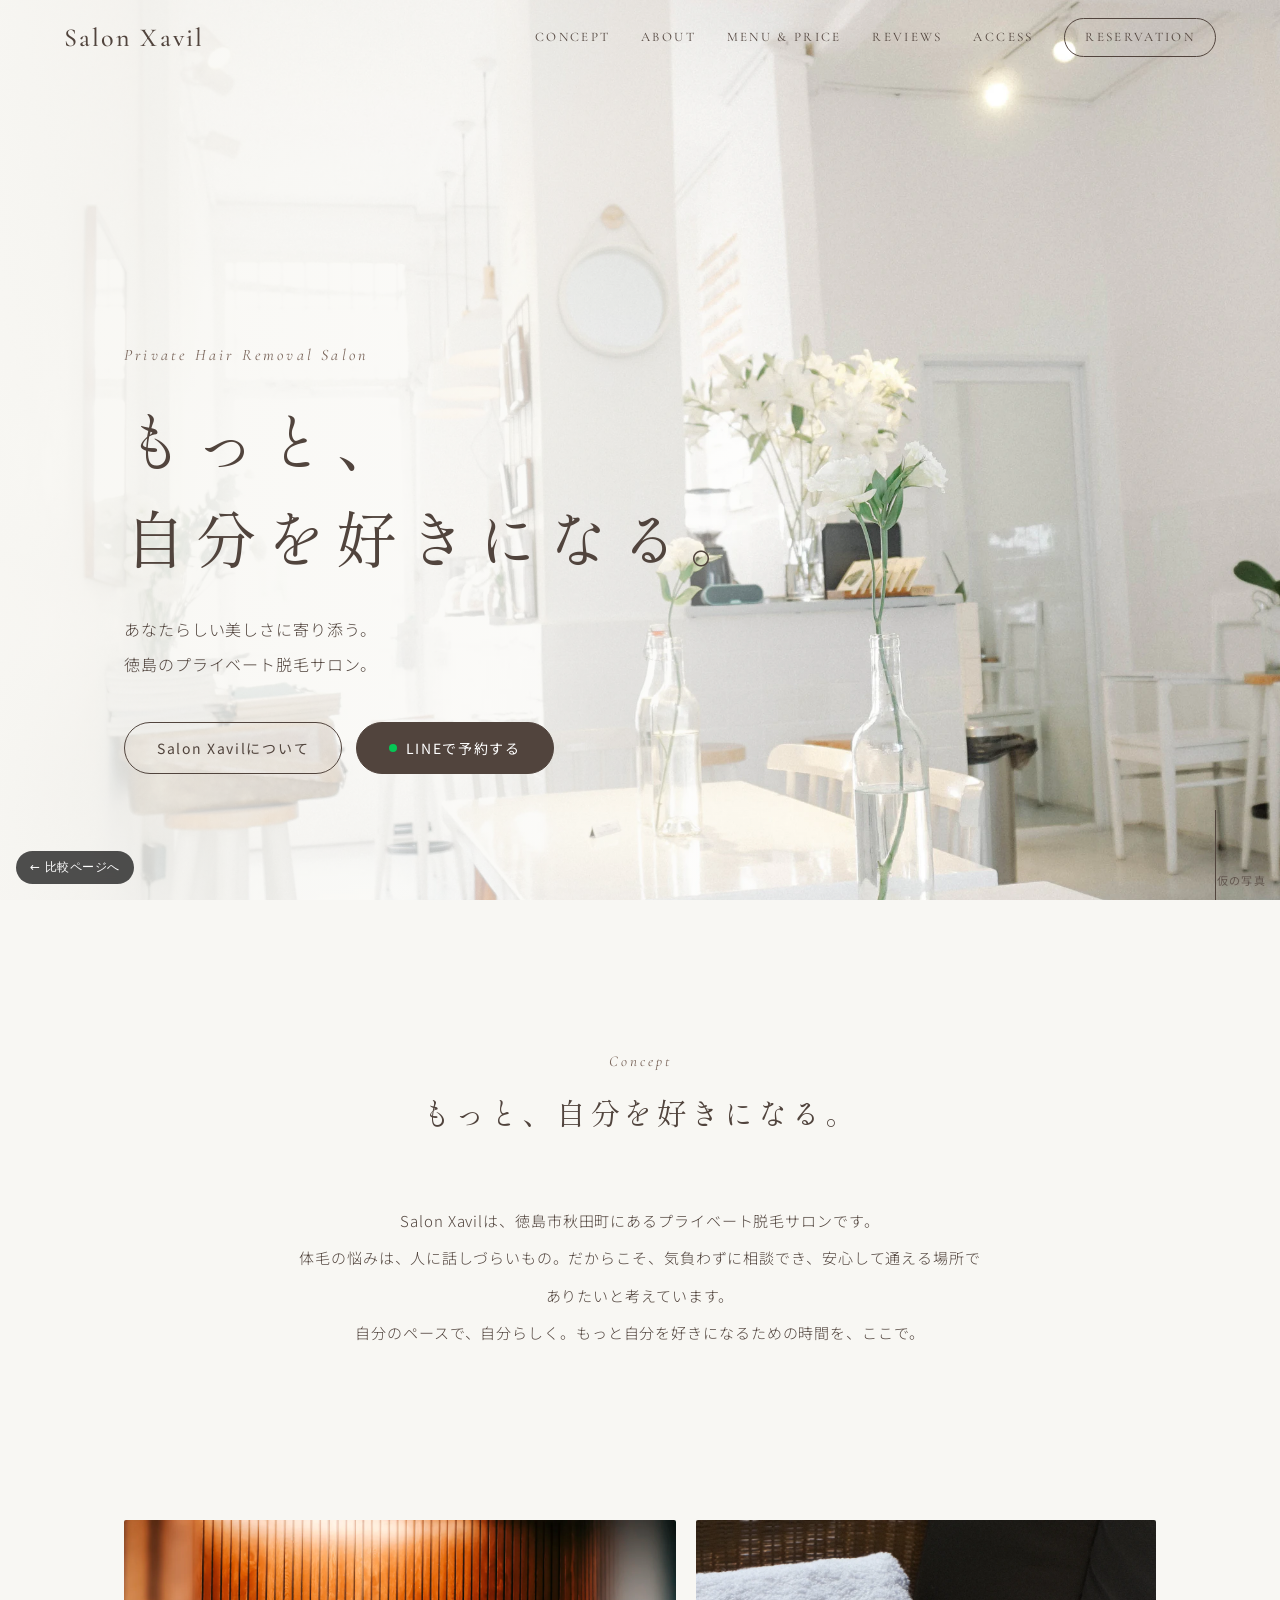
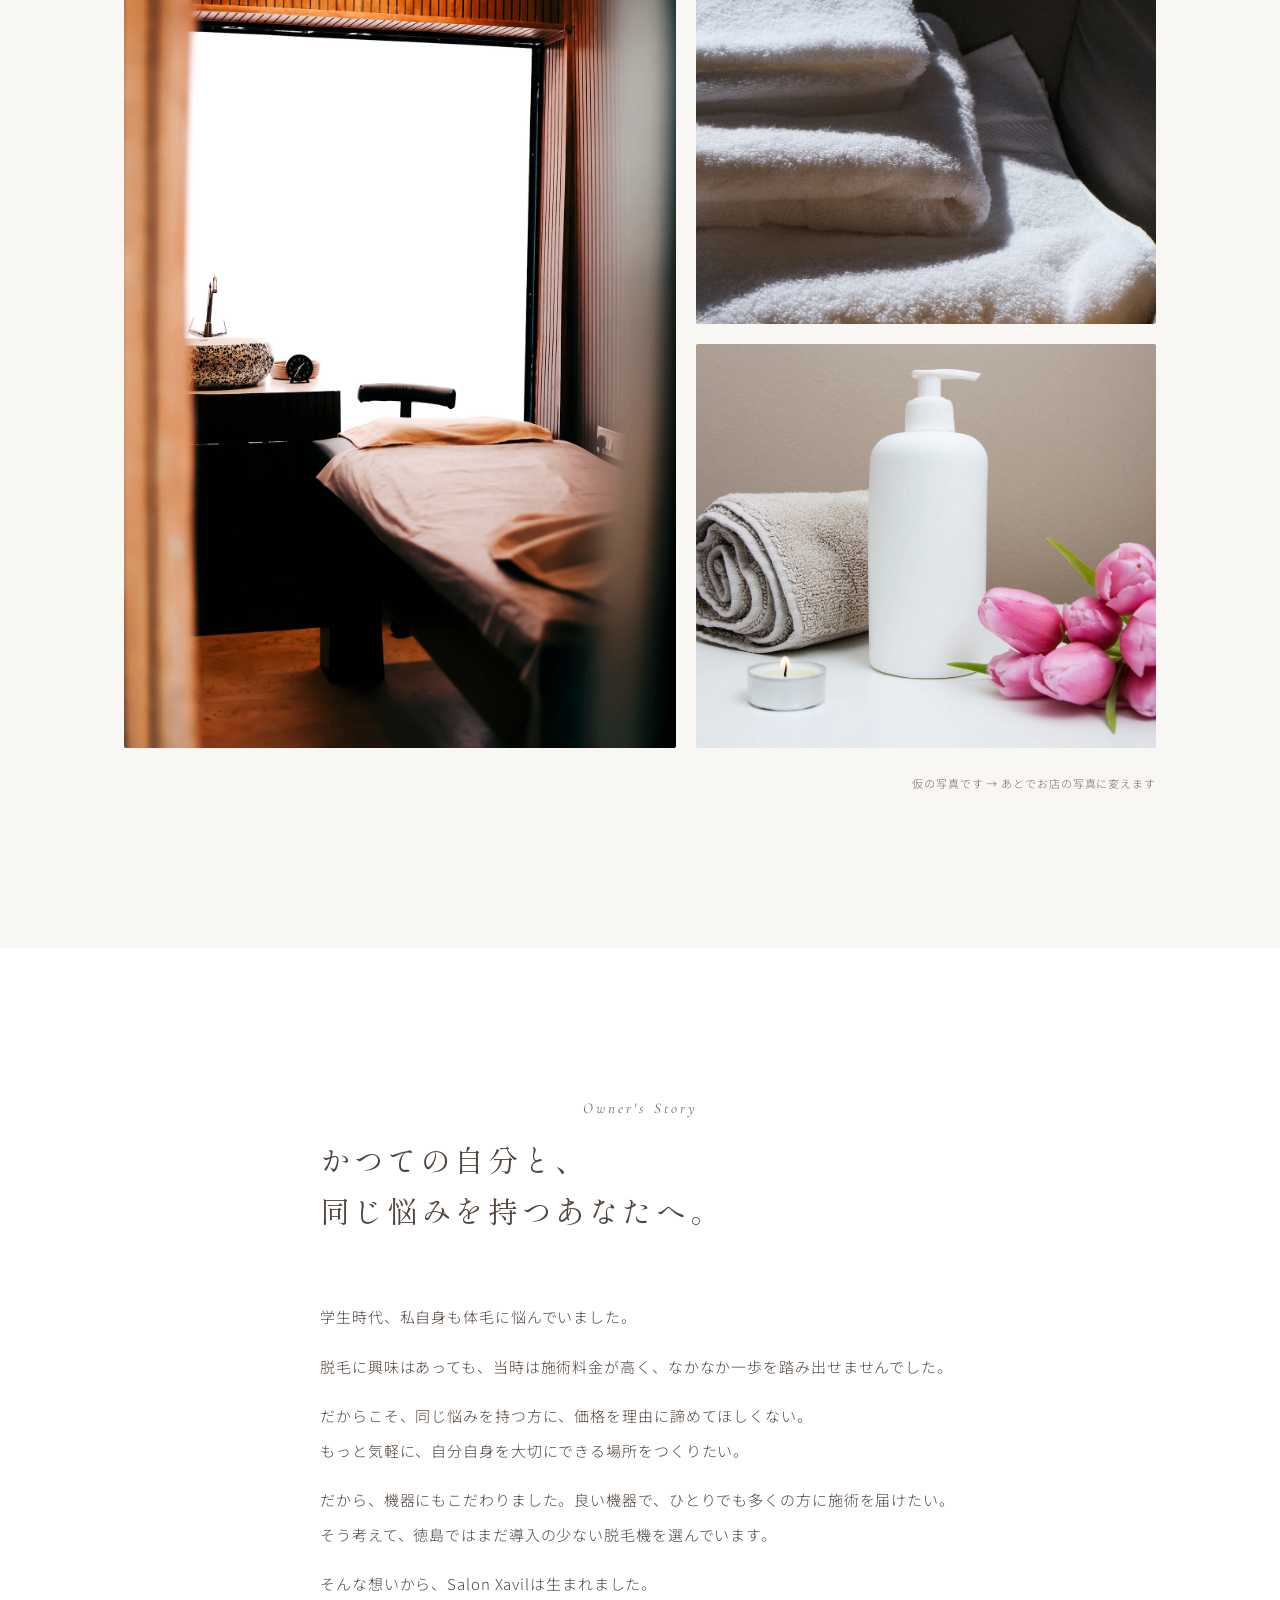
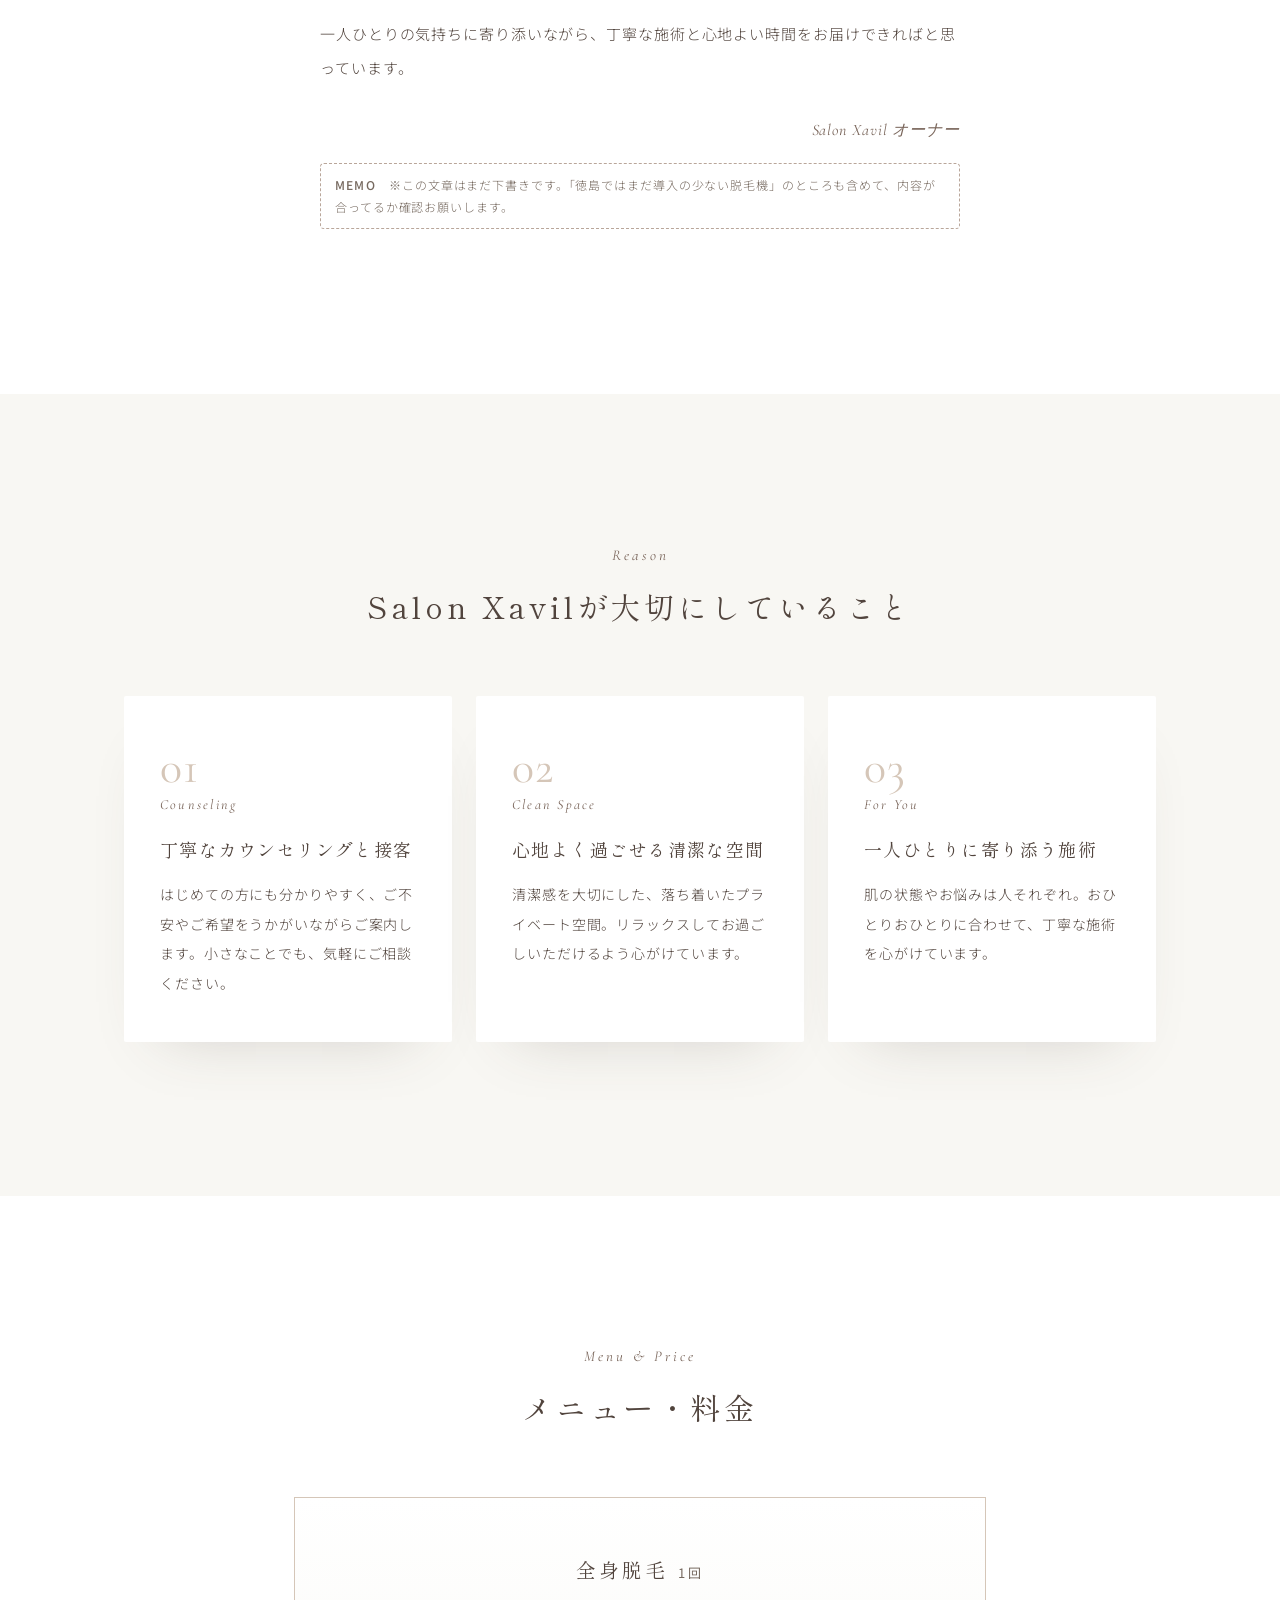
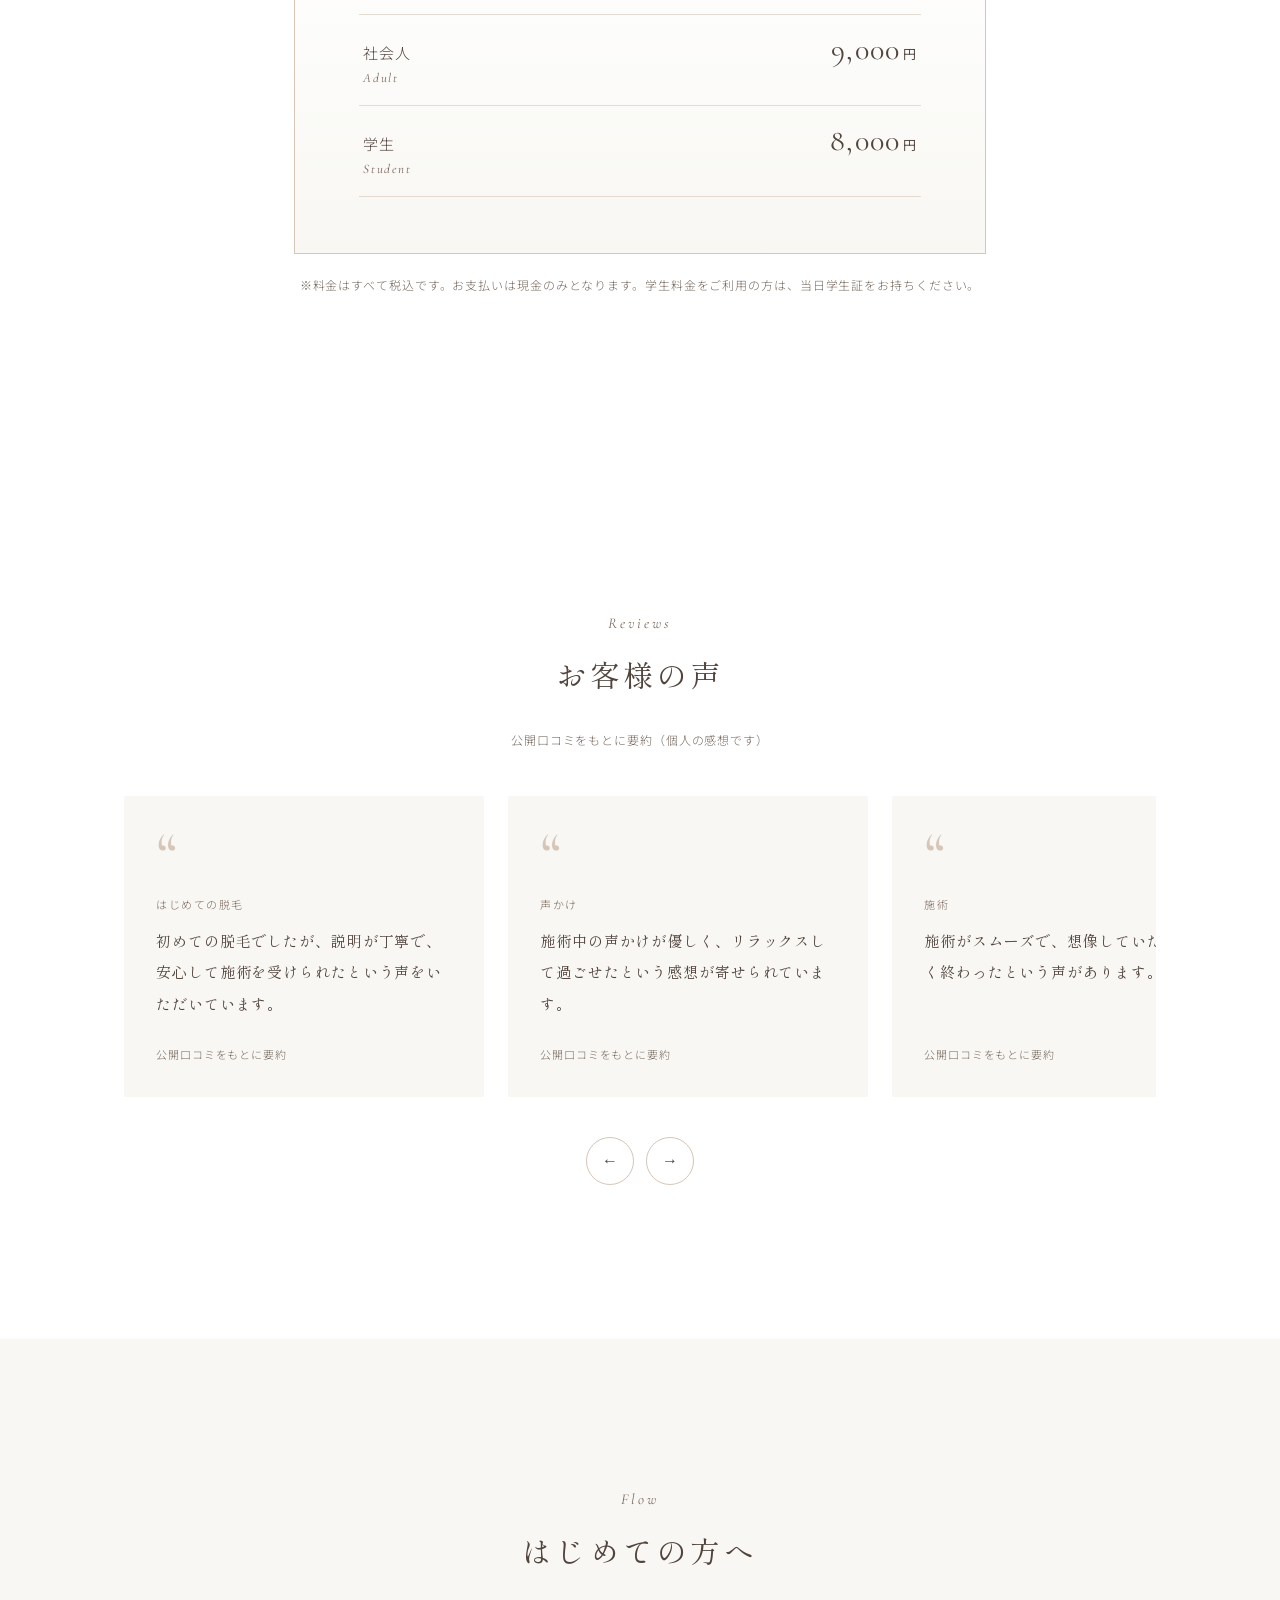
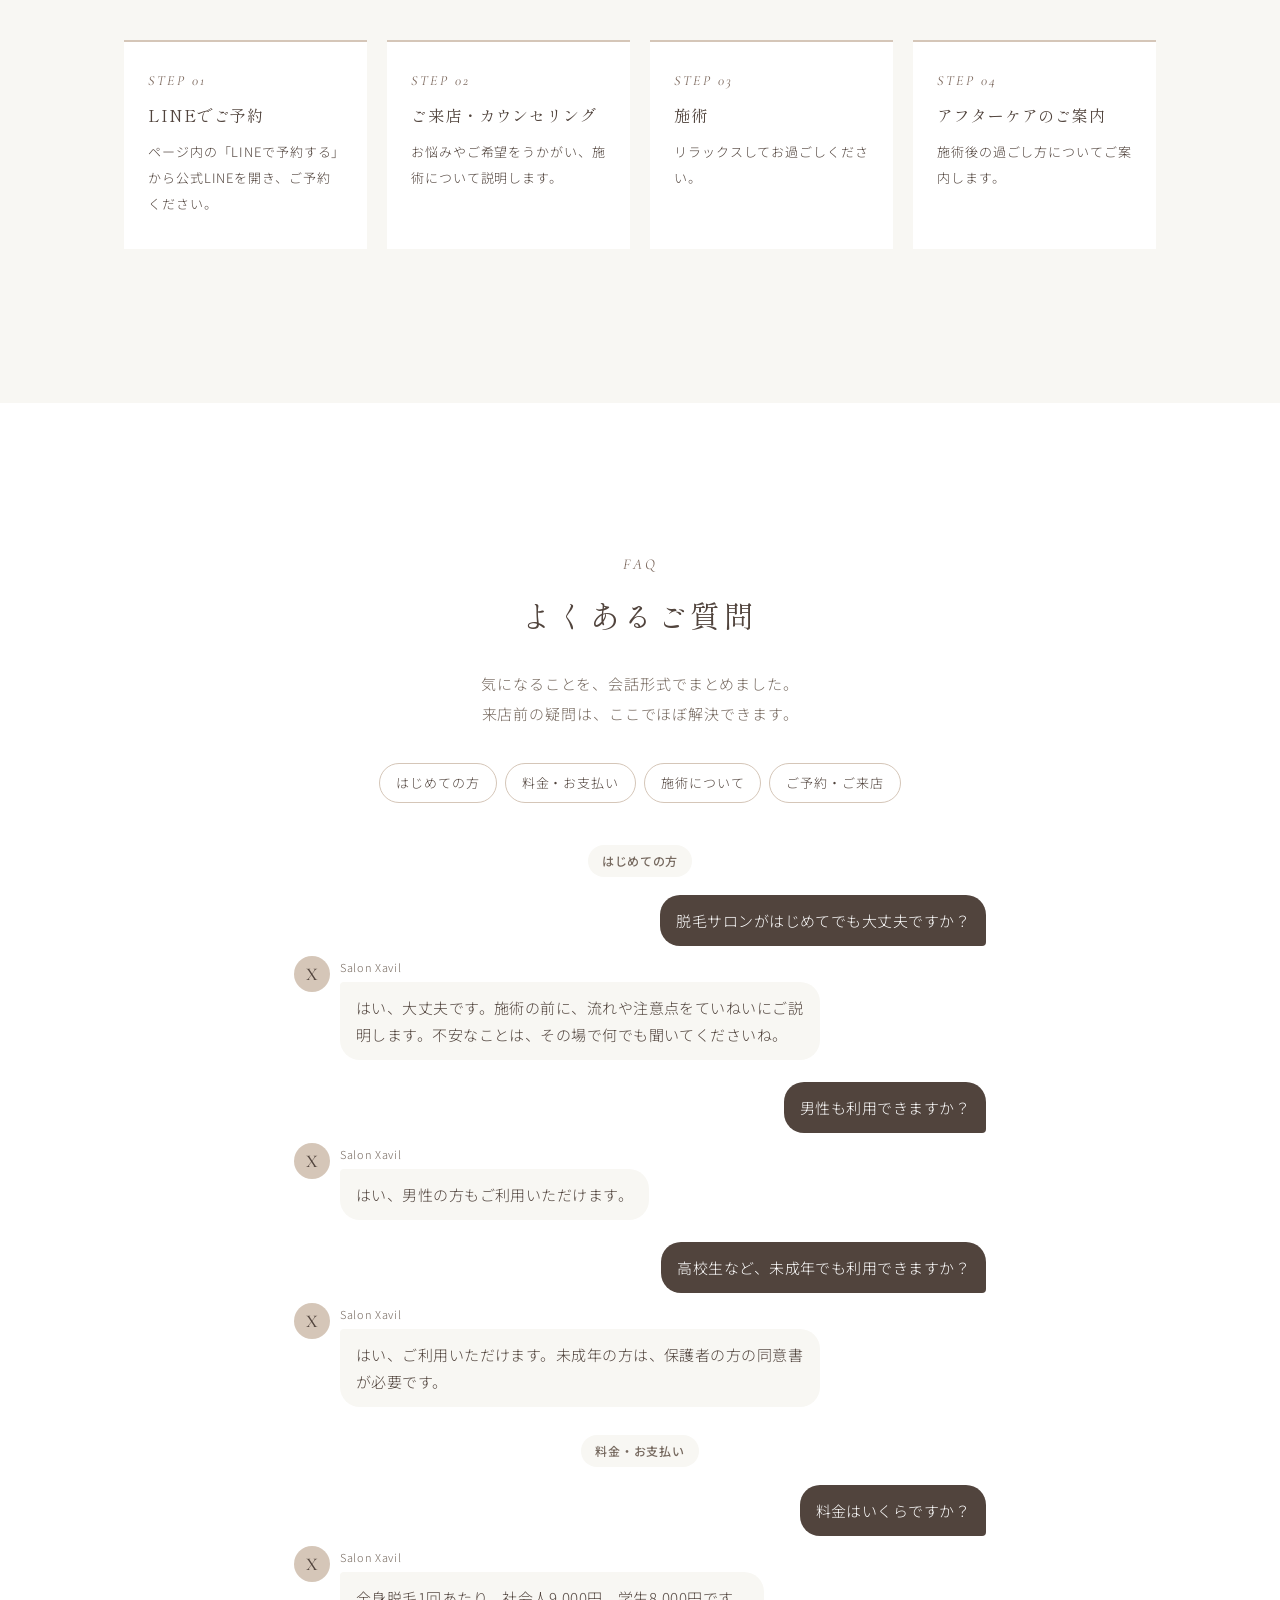
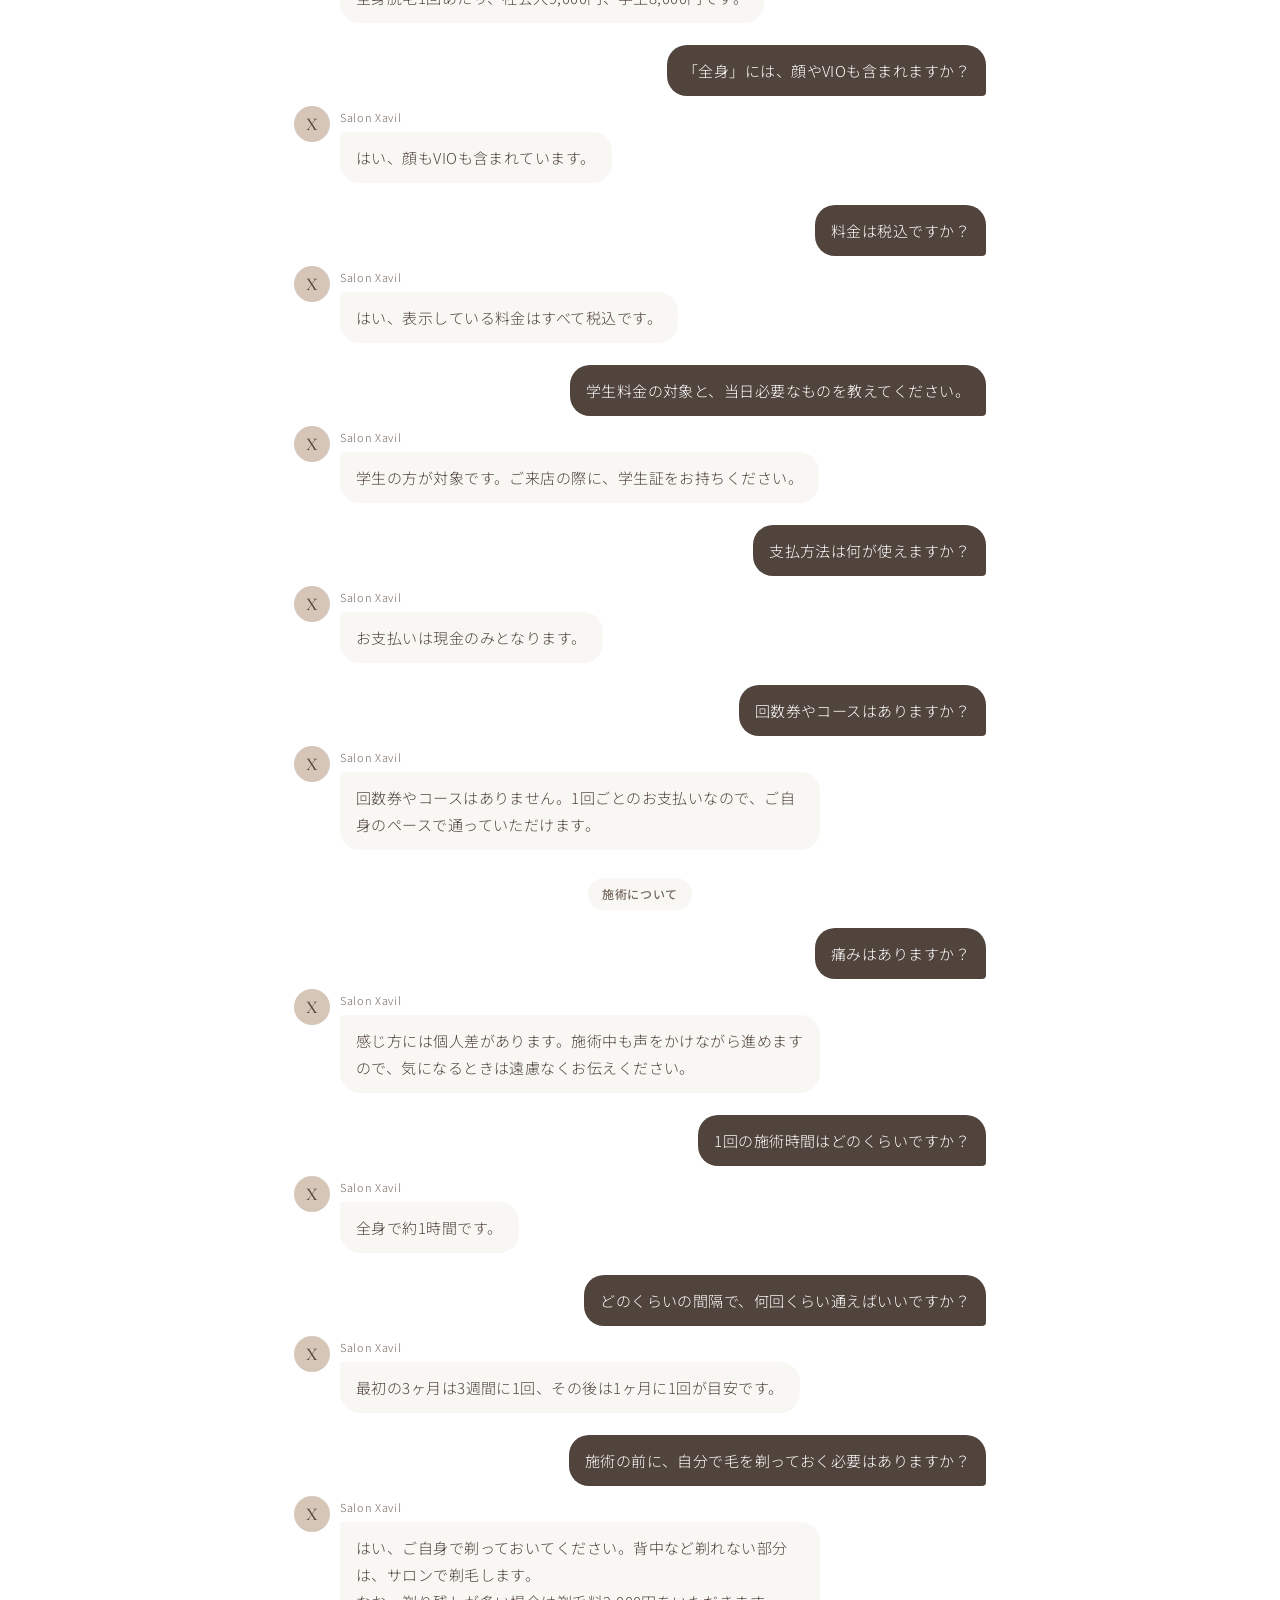
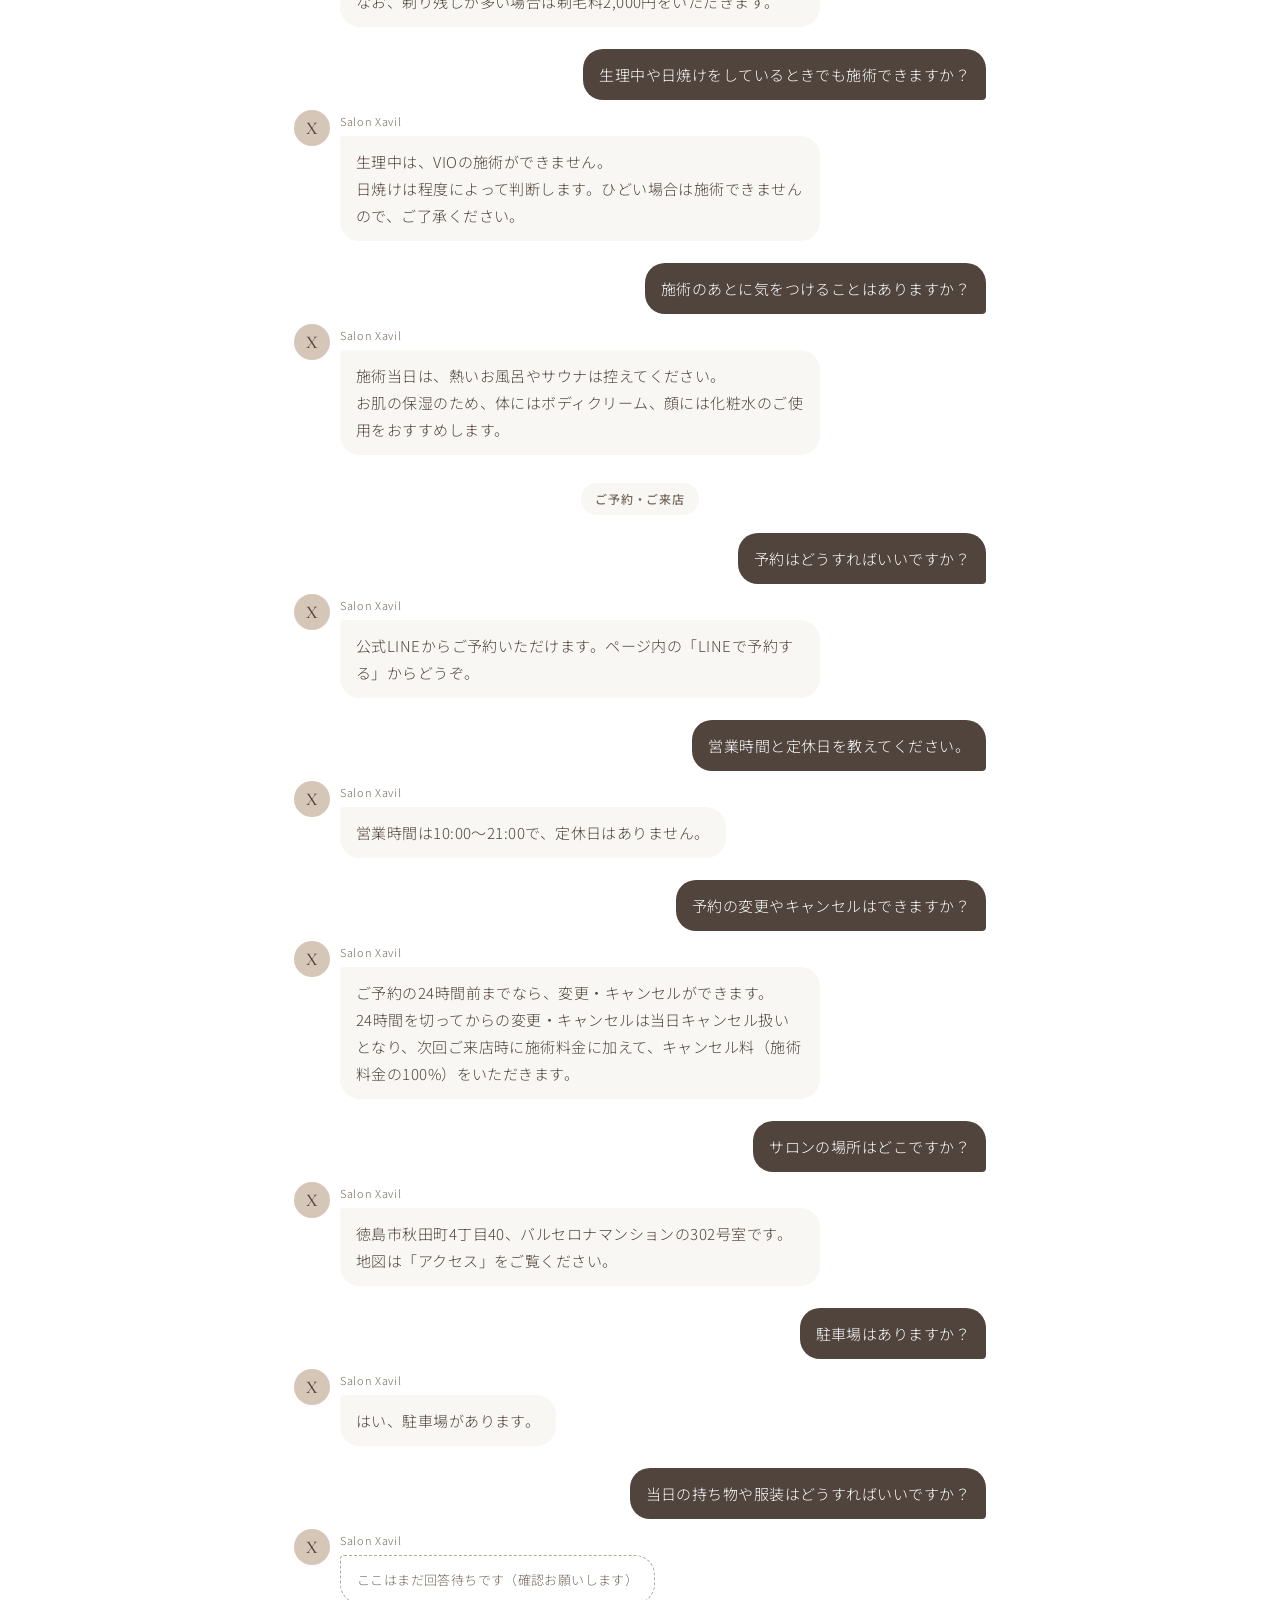
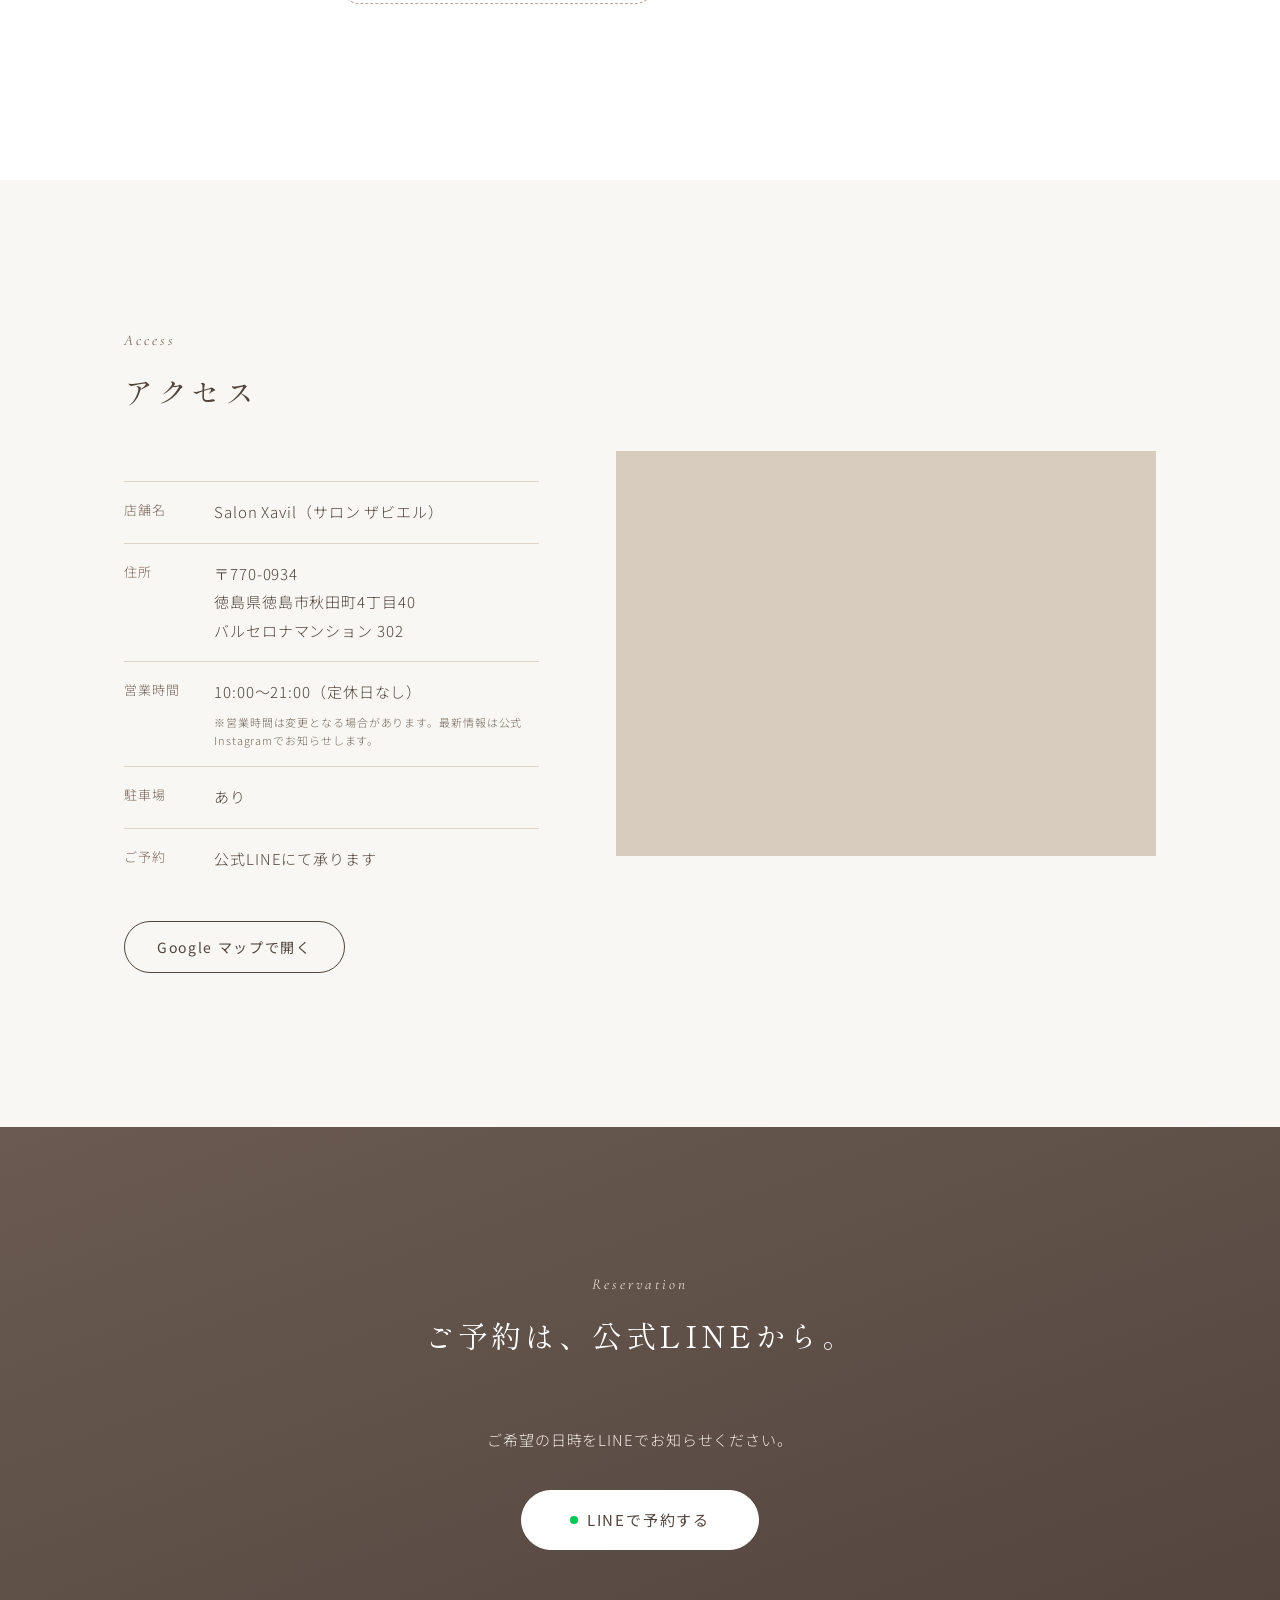
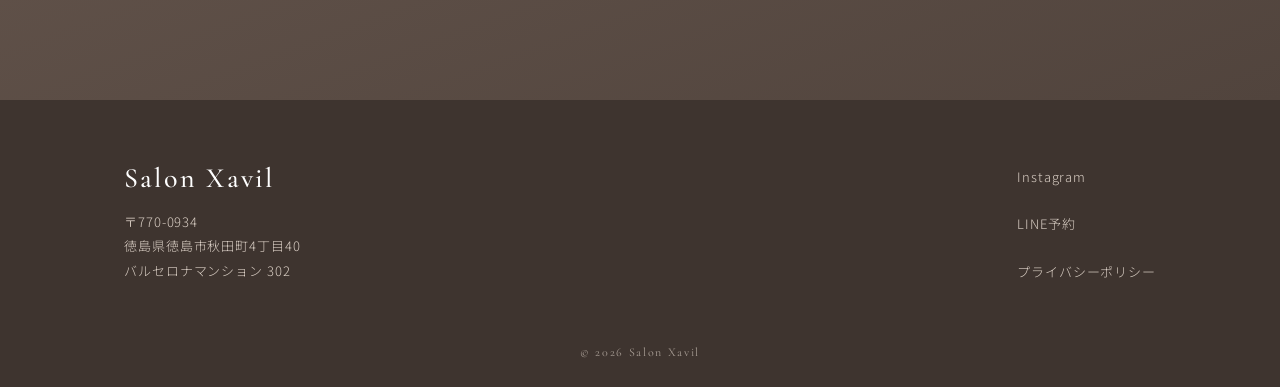
==== commit 1549e682: "スマホでのレビューを反映：料金カードに施術範囲・時間、駐車場、FAQへのリンクなど Co-Authored-By: Claude Opus 5.5 <noreply@anthropic.com>" ====
--- a/design-a/index.html
+++ b/design-a/index.html
@@ -158,6 +158,7 @@
           <dt>店舗名</dt><dd>Salon Xavil（サロン ザビエル）</dd>
           <dt>住所</dt><dd data-text="address.full"></dd>
           <dt>営業時間</dt><dd><span data-text="hours.text"></span><small data-text="hours.note"></small></dd>
+          <dt>駐車場</dt><dd>あり</dd>
           <dt>ご予約</dt><dd>公式LINEにて承ります</dd>
         </dl>
         <a class="btn btn--ghost" data-link="map" data-reveal>Google マップで開く</a>
